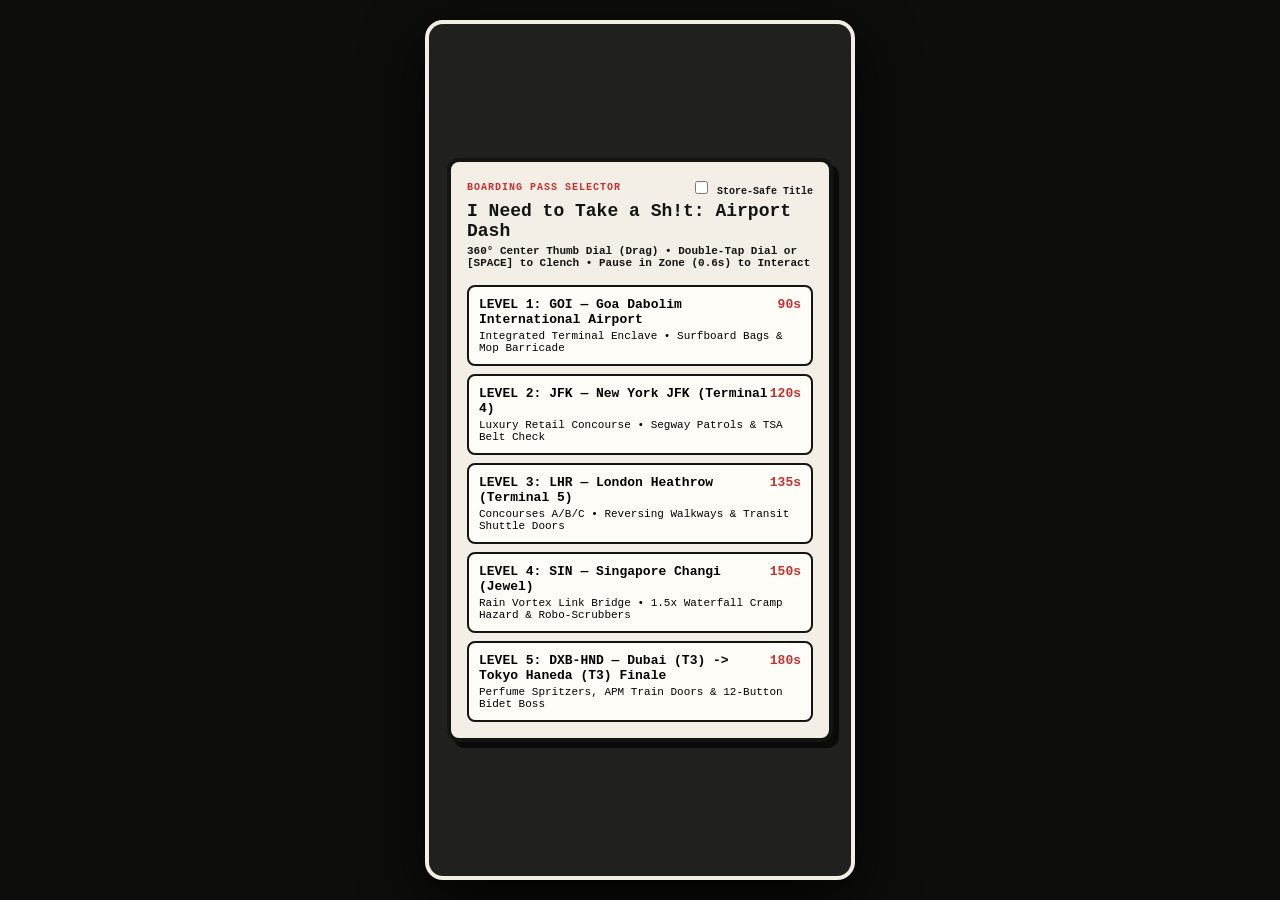
==== index.html @ 94e8213d "Deploy playable Code Brown: Terminal Velocity build for external testers" ====
<!DOCTYPE html>
<html lang="en">
<head>
  <meta charset="UTF-8" />
  <meta name="viewport" content="width=device-width, initial-scale=1.0, maximum-scale=1.0, user-scalable=no" />
  <title>Code Brown: Terminal Velocity — Instant Playable & Shareable Build</title>
  <meta http-equiv="refresh" content="0; url=/web_playable/index.html" />
  <script>window.location.replace("/web_playable/index.html");</script>
</head>
<body style="background:#0d0d0c;color:#f3efe6;font-family:monospace;display:flex;align-items:center;justify-content:center;height:100vh;margin:0;">
  <a href="/web_playable/index.html" style="color:#f3efe6;font-weight:bold;">Launching Code Brown: Terminal Velocity...</a>
</body>
</html>
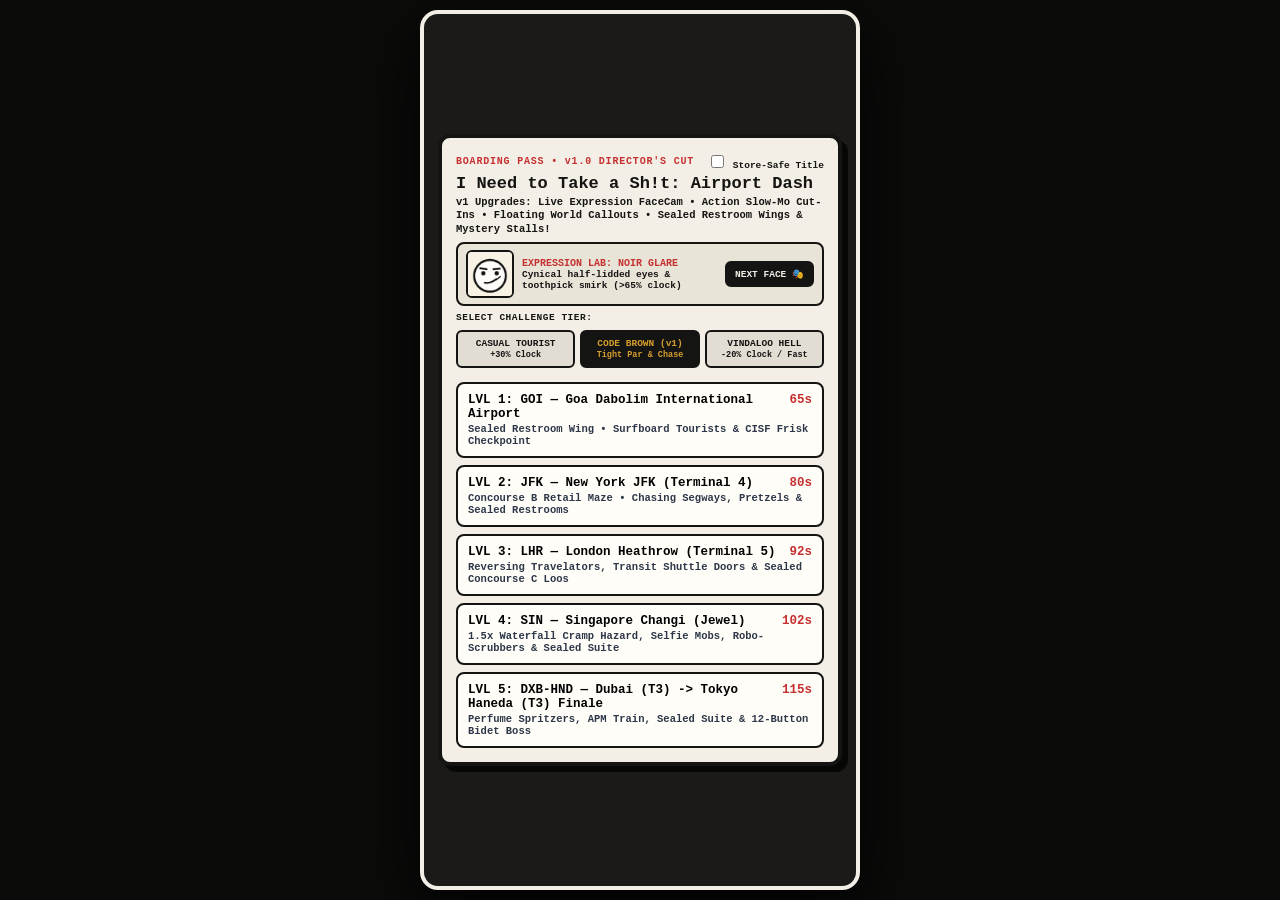
==== commit eba32286: "Upgrade playable build to v1.0 Director's Cut (Expressions, Slow-Mo FX, Sealed Restroom Wings)" ====
--- a/index.html
+++ b/index.html
@@ -3,11 +3,2165 @@
 <head>
   <meta charset="UTF-8" />
   <meta name="viewport" content="width=device-width, initial-scale=1.0, maximum-scale=1.0, user-scalable=no" />
-  <title>Code Brown: Terminal Velocity — Instant Playable & Shareable Build</title>
-  <meta http-equiv="refresh" content="0; url=/web_playable/index.html" />
-  <script>window.location.replace("/web_playable/index.html");</script>
+  <title>Code Brown: Terminal Velocity (v1.0) — Playable Stealth-Action Comedy</title>
+  <style>
+    :root {
+      --ink: #141413;
+      --paper: #f3efe6;
+      --tile: #e2ddd2;
+      --amber: #d69e2e;
+      --crimson: #c53030;
+      --emerald: #2f855a;
+      --blue: #3182ce;
+      --violet: #6b46c1;
+    }
+    * {
+      box-sizing: border-box;
+      user-select: none;
+      -webkit-user-select: none;
+      -webkit-touch-callout: none;
+    }
+    body {
+      margin: 0;
+      background: #0b0b0a;
+      color: var(--paper);
+      font-family: 'Courier New', Courier, monospace;
+      display: flex;
+      justify-content: center;
+      align-items: center;
+      min-height: 100vh;
+      overflow: hidden;
+      touch-action: none;
+    }
+    #phone-frame {
+      position: relative;
+      width: min(100vw, 440px);
+      height: min(100vh, 880px);
+      background: var(--tile);
+      border: 4px solid var(--paper);
+      border-radius: 18px;
+      overflow: hidden;
+      box-shadow: 0 22px 65px rgba(0,0,0,0.9);
+    }
+    canvas#game-canvas {
+      display: block;
+      width: 100%;
+      height: 100%;
+    }
+
+    /* --- TOP HUD WITH LIVE FACECAM PORTRAIT --- */
+    .hud-top {
+      position: absolute;
+      top: 8px;
+      left: 8px;
+      right: 8px;
+      background: rgba(20, 20, 19, 0.94);
+      border: 2.5px solid var(--paper);
+      border-radius: 10px;
+      padding: 8px 10px;
+      z-index: 10;
+      box-shadow: 0 4px 14px rgba(0,0,0,0.6);
+    }
+    .hud-main-grid {
+      display: flex;
+      gap: 9px;
+      align-items: center;
+    }
+    .facecam-box {
+      display: flex;
+      flex-direction: column;
+      align-items: center;
+      background: #1e1e1c;
+      border: 2px solid var(--paper);
+      border-radius: 8px;
+      padding: 3px;
+      min-width: 68px;
+      cursor: pointer;
+    }
+    #facecam-canvas {
+      width: 58px;
+      height: 54px;
+      display: block;
+      background: var(--paper);
+      border-radius: 5px;
+    }
+    #facecam-label {
+      font-size: 8px;
+      font-weight: 900;
+      color: var(--amber);
+      margin-top: 2px;
+      text-align: center;
+      letter-spacing: 0.4px;
+      white-space: nowrap;
+    }
+    .hud-bars-col {
+      flex: 1;
+      min-width: 0;
+    }
+    .hud-row {
+      display: flex;
+      justify-content: space-between;
+      align-items: center;
+      font-weight: 900;
+      font-size: 11.5px;
+      margin-bottom: 3px;
+    }
+    .bar-track {
+      width: 100%;
+      height: 8px;
+      background: rgba(255,255,255,0.15);
+      border-radius: 4px;
+      overflow: hidden;
+      margin-bottom: 5px;
+    }
+    .bar-fill {
+      height: 100%;
+      transition: width 0.08s linear;
+    }
+    .badge-strip {
+      display: flex;
+      flex-wrap: wrap;
+      gap: 4px;
+      margin-top: 4px;
+    }
+    .badge {
+      font-size: 9px;
+      font-weight: 900;
+      padding: 2px 6px;
+      border-radius: 4px;
+      background: #2d3748;
+      color: var(--paper);
+      border: 1px solid rgba(255,255,255,0.25);
+    }
+    #objective-bar {
+      margin-top: 5px;
+      padding: 4px 7px;
+      border-radius: 5px;
+      background: rgba(214, 158, 46, 0.18);
+      border-left: 3px solid var(--amber);
+      font-size: 10px;
+      font-weight: 800;
+      color: #fefcbf;
+      line-height: 1.25;
+    }
+
+    /* --- PRE-CRAMP 3s WARNING BAR --- */
+    #cramp-warning-bar {
+      position: absolute;
+      top: 136px;
+      left: 10px;
+      right: 10px;
+      background: var(--crimson);
+      color: #fff;
+      border: 2.5px solid var(--paper);
+      border-radius: 7px;
+      padding: 5px 9px;
+      font-size: 11px;
+      font-weight: 900;
+      text-align: center;
+      letter-spacing: 0.5px;
+      z-index: 14;
+      display: none;
+      animation: pulseWarn 0.32s infinite alternate;
+      box-shadow: 0 4px 12px rgba(197, 48, 48, 0.75);
+    }
+    @keyframes pulseWarn {
+      from { transform: scale(0.98); background: #9b2c2c; }
+      to { transform: scale(1.02); background: #e53e3e; }
+    }
+
+    /* --- JOHNNY ROCKETFINGERS ACTION CUT-IN COMIC PANEL --- */
+    #comic-banner {
+      position: absolute;
+      top: 168px;
+      left: 10px;
+      right: 10px;
+      background: var(--paper);
+      color: var(--ink);
+      border: 3.5px solid var(--ink);
+      border-radius: 10px;
+      padding: 9px 11px;
+      box-shadow: 6px 6px 0 rgba(0,0,0,0.85);
+      z-index: 18;
+      display: none;
+      cursor: pointer;
+      animation: comicSlideIn 0.18s cubic-bezier(0.16, 1, 0.3, 1);
+    }
+    @keyframes comicSlideIn {
+      from { transform: translateY(-18px) scale(0.95); opacity: 0; }
+      to { transform: translateY(0) scale(1); opacity: 1; }
+    }
+    .comic-inner {
+      display: flex;
+      gap: 10px;
+      align-items: center;
+    }
+    #cutin-face-canvas {
+      width: 64px;
+      height: 64px;
+      flex-shrink: 0;
+      background: #fffdf8;
+      border: 2.5px solid var(--ink);
+      border-radius: 7px;
+    }
+    .comic-header-row {
+      display: flex;
+      justify-content: space-between;
+      align-items: center;
+      gap: 4px;
+    }
+    #comic-Speaker {
+      color: var(--crimson);
+      font-weight: 900;
+      font-size: 10.5px;
+      letter-spacing: 0.7px;
+    }
+    #comic-expr-pill {
+      background: var(--ink);
+      color: var(--amber);
+      font-size: 8.5px;
+      font-weight: 900;
+      padding: 1.5px 5px;
+      border-radius: 4px;
+    }
+    #comic-text {
+      font-weight: 800;
+      font-style: italic;
+      font-size: 12px;
+      margin-top: 3px;
+      line-height: 1.28;
+    }
+    #comic-effect-tag {
+      margin-top: 5px;
+      display: inline-block;
+      background: #1a202c;
+      color: #fefcbf;
+      border-left: 3.5px solid var(--crimson);
+      padding: 3px 7px;
+      border-radius: 4px;
+      font-size: 10px;
+      font-weight: 900;
+      letter-spacing: 0.3px;
+    }
+
+    /* --- CONTEXTUAL INTERACTION PILL & DEDICATED CLENCH BUTTON --- */
+    #interact-pill {
+      position: absolute;
+      bottom: 248px;
+      left: 50%;
+      transform: translateX(-50%);
+      background: rgba(20,20,19,0.95);
+      border: 2px solid var(--amber);
+      color: #fefcbf;
+      padding: 6px 12px;
+      border-radius: 8px;
+      font-size: 11px;
+      font-weight: 900;
+      white-space: nowrap;
+      z-index: 12;
+      display: none;
+      box-shadow: 0 4px 12px rgba(0,0,0,0.7);
+    }
+    #clench-btn {
+      position: absolute;
+      bottom: 158px;
+      right: 16px;
+      width: 78px;
+      height: 58px;
+      border-radius: 12px;
+      border: 3px solid var(--paper);
+      background: var(--blue);
+      color: var(--paper);
+      font-family: inherit;
+      font-weight: 900;
+      font-size: 10px;
+      line-height: 1.15;
+      cursor: pointer;
+      z-index: 12;
+      display: none;
+      box-shadow: 0 5px 0 var(--ink);
+      text-align: center;
+      padding: 4px;
+    }
+    #clench-btn:active { transform: translateY(2px); }
+
+    /* --- MODALS --- */
+    .modal-overlay {
+      position: absolute;
+      inset: 0;
+      background: rgba(10, 10, 10, 0.92);
+      display: flex;
+      flex-direction: column;
+      justify-content: center;
+      align-items: center;
+      padding: 14px;
+      z-index: 30;
+    }
+    .card {
+      width: 100%;
+      max-height: 95%;
+      overflow-y: auto;
+      background: var(--paper);
+      color: var(--ink);
+      border: 4px solid var(--ink);
+      border-radius: 12px;
+      padding: 14px;
+      box-shadow: 6px 6px 0 rgba(0,0,0,0.75);
+    }
+    .level-btn {
+      width: 100%;
+      text-align: left;
+      background: #fffdf8;
+      border: 2.5px solid var(--ink);
+      border-radius: 8px;
+      padding: 9px 10px;
+      margin-top: 7px;
+      cursor: pointer;
+      font-family: inherit;
+      transition: transform 0.1s;
+    }
+    .level-btn:hover { transform: translateY(-2px); background: #f7f0df; }
+    .btn-primary {
+      background: var(--ink);
+      color: var(--paper);
+      border: 2px solid var(--ink);
+      border-radius: 6px;
+      padding: 8px 12px;
+      font-family: inherit;
+      font-weight: 900;
+      cursor: pointer;
+      margin: 3px;
+    }
+    .diff-strip {
+      display: grid;
+      grid-template-columns: repeat(3, 1fr);
+      gap: 5px;
+      margin: 7px 0;
+    }
+    .diff-btn {
+      padding: 6px 4px;
+      font-family: inherit;
+      font-size: 9.5px;
+      font-weight: 900;
+      border: 2px solid var(--ink);
+      border-radius: 6px;
+      background: #e2ddd2;
+      color: var(--ink);
+      cursor: pointer;
+      text-align: center;
+    }
+    .diff-btn.active {
+      background: var(--ink);
+      color: var(--amber);
+    }
+    .expr-preview-bar {
+      display: flex;
+      align-items: center;
+      gap: 8px;
+      background: #e9e4d8;
+      border: 2px solid var(--ink);
+      border-radius: 8px;
+      padding: 6px 8px;
+      margin-bottom: 6px;
+    }
+    #menu-expr-canvas {
+      width: 48px;
+      height: 48px;
+      background: var(--paper);
+      border: 2px solid var(--ink);
+      border-radius: 6px;
+      flex-shrink: 0;
+    }
+    .bidet-grid {
+      display: grid;
+      grid-template-columns: repeat(3, 1fr);
+      gap: 7px;
+      margin-top: 12px;
+    }
+    .bidet-key {
+      background: var(--ink);
+      color: var(--paper);
+      border: 2px solid var(--ink);
+      border-radius: 6px;
+      padding: 8px 4px;
+      cursor: pointer;
+      font-family: inherit;
+      text-align: center;
+    }
+    .bidet-key:hover { background: #2d3748; }
+  </style>
 </head>
-<body style="background:#0d0d0c;color:#f3efe6;font-family:monospace;display:flex;align-items:center;justify-content:center;height:100vh;margin:0;">
-  <a href="/web_playable/index.html" style="color:#f3efe6;font-weight:bold;">Launching Code Brown: Terminal Velocity...</a>
+<body>
+  <div id="phone-frame">
+    <canvas id="game-canvas"></canvas>
+
+    <!-- TOP HUD PANEL WITH LIVE JOHNNY ROCKETFINGERS FACECAM -->
+    <div class="hud-top" id="hud-panel" style="display:none;">
+      <div class="hud-main-grid">
+        <div class="facecam-box" onclick="cycleTestExpression()" title="Tap to test facial expressions">
+          <canvas id="facecam-canvas" width="64" height="60"></canvas>
+          <div id="facecam-label">NOIR GLARE</div>
+        </div>
+        <div class="hud-bars-col">
+          <div class="hud-row">
+            <span id="hud-level-label">GOI | BOWEL PRESSURE</span>
+            <span id="hud-timer-val" style="font-size:14px;">65.0s</span>
+            <button class="btn-primary" style="padding:2px 6px;font-size:9.5px;margin:0;" onclick="openMenu()">MAP</button>
+          </div>
+          <div class="bar-track"><div id="hud-timer-bar" class="bar-fill" style="width:100%;background:var(--emerald);"></div></div>
+          <div class="hud-row">
+            <span>SECURITY SUSPICION</span>
+            <span id="hud-susp-val">0%</span>
+          </div>
+          <div class="bar-track"><div id="hud-susp-bar" class="bar-fill" style="width:0%;background:var(--paper);"></div></div>
+        </div>
+      </div>
+      <div class="badge-strip" id="hud-badges"></div>
+      <div id="objective-bar">OBJECTIVE: Pass Security & Unseal the Restroom Wing (Bribe Janitor or Distract)!</div>
+    </div>
+
+    <!-- PRE-CRAMP 3s WARNING BAR -->
+    <div id="cramp-warning-bar">⚠ GUT RUMBLE IN 2.5s — SLOW DOWN OR HIT CLENCH!</div>
+
+    <!-- JOHNNY ROCKETFINGERS COMIC STRIP ACTION CUT-IN BANNER -->
+    <div id="comic-banner" onclick="dismissBanner()">
+      <div class="comic-inner">
+        <canvas id="cutin-face-canvas" width="68" height="68"></canvas>
+        <div style="flex:1;min-width:0;">
+          <div class="comic-header-row">
+            <span id="comic-Speaker">INNER MONOLOGUE</span>
+            <span id="comic-expr-pill">EXPR: NOIR GLARE</span>
+          </div>
+          <div id="comic-text"></div>
+          <div id="comic-effect-tag">⚡ EFFECT: ACTIVE</div>
+        </div>
+      </div>
+    </div>
+
+    <div id="interact-pill">RELEASE THUMB: INTERACT</div>
+    <button id="clench-btn" onclick="triggerClench()">🍑 IRON<br/>CLENCH<br/><span id="clench-btn-sub" style="font-size:8.5px;color:#fefcbf;">READY</span></button>
+
+    <!-- BOARDING PASS LEVEL SELECT MODAL (v1.0) -->
+    <div class="modal-overlay" id="menu-modal">
+      <div class="card">
+        <div style="display:flex;justify-content:space-between;align-items:center;">
+          <span style="color:var(--crimson);font-weight:900;font-size:10px;letter-spacing:0.8px;">BOARDING PASS • v1.0 DIRECTOR'S CUT</span>
+          <label style="font-size:9.5px;font-weight:800;cursor:pointer;">
+            <input type="checkbox" id="safe-title-toggle" onchange="toggleSafeTitle()" /> Store-Safe Title
+          </label>
+        </div>
+        <h2 id="game-title-heading" style="margin:3px 0 3px 0;font-size:17px;">I Need to Take a Sh!t: Airport Dash</h2>
+        <div style="font-size:10.5px;font-weight:700;margin-bottom:6px;line-height:1.3;">
+          <b>v1 Upgrades:</b> Live Expression FaceCam • Action Slow-Mo Cut-Ins • Floating World Callouts • Sealed Restroom Wings & Mystery Stalls!
+        </div>
+
+        <!-- Interactive Expression Preview Strip -->
+        <div class="expr-preview-bar">
+          <canvas id="menu-expr-canvas" width="56" height="56"></canvas>
+          <div style="flex:1;">
+            <div style="font-size:10px;font-weight:900;color:var(--crimson);" id="menu-expr-title">EXPRESSION LAB: NOIR GLARE</div>
+            <div style="font-size:9.5px;font-weight:700;" id="menu-expr-desc">Cynical half-lidded eyes & toothpick smirk (>65% clock)</div>
+          </div>
+          <button class="btn-primary" style="padding:5px 8px;font-size:9.5px;margin:0;" onclick="cycleMenuExpression()">NEXT FACE 🎭</button>
+        </div>
+
+        <!-- Difficulty Selector -->
+        <div style="font-size:9.5px;font-weight:900;letter-spacing:0.5px;">SELECT CHALLENGE TIER:</div>
+        <div class="diff-strip">
+          <button class="diff-btn" id="diff-casual" onclick="setDifficulty('casual')">CASUAL TOURIST<br/><span style="font-weight:600;font-size:8.5px;">+30% Clock</span></button>
+          <button class="diff-btn active" id="diff-standard" onclick="setDifficulty('standard')">CODE BROWN (v1)<br/><span style="font-weight:600;font-size:8.5px;">Tight Par & Chase</span></button>
+          <button class="diff-btn" id="diff-nightmare" onclick="setDifficulty('nightmare')">VINDALOO HELL<br/><span style="font-weight:600;font-size:8.5px;">-20% Clock / Fast</span></button>
+        </div>
+
+        <div id="level-list"></div>
+      </div>
+    </div>
+
+    <!-- LEVEL 5 HANEDA 12-BUTTON ELECTRONIC BIDET BOSS MODAL -->
+    <div class="modal-overlay" id="bidet-modal" style="display:none;">
+      <div class="card">
+        <div style="color:var(--crimson);font-weight:900;font-size:15px;text-align:center;">FINAL BOSS: HANEDA WASHLET-9000</div>
+        <div id="bidet-timer-label" style="font-weight:900;font-size:12px;text-align:center;margin-top:4px;">
+          ELECTRONIC LID LOCKED! PRESS [開 / OPEN] IN 5.0s!
+        </div>
+        <div class="bidet-grid" id="bidet-grid"></div>
+      </div>
+    </div>
+
+    <!-- END OF RUN SLAPSTICK MODAL WITH EXPRESSION PORTRAIT -->
+    <div class="modal-overlay" id="outcome-modal" style="display:none;">
+      <div class="card" style="text-align:center;">
+        <canvas id="outcome-face-canvas" width="76" height="76" style="background:#fffdf8;border:3px solid var(--ink);border-radius:10px;margin:0 auto 6px auto;display:block;"></canvas>
+        <h2 id="outcome-title" style="margin:4px 0;">THRONE SECURED!</h2>
+        <div id="outcome-sub" style="font-weight:800;font-size:12px;margin-bottom:8px;"></div>
+        <p id="outcome-bark" style="font-style:italic;font-weight:700;font-size:13px;margin:8px 0;"></p>
+        <div id="outcome-stats" style="font-weight:900;font-size:12.5px;margin:8px 0;"></div>
+        <div>
+          <button class="btn-primary" onclick="retryCurrentLevel()">RETRY TERMINAL</button>
+          <button class="btn-primary" onclick="nextOrMenu()">NEXT / TERMINAL MAP</button>
+        </div>
+      </div>
+    </div>
+  </div>
+
+  <script>
+    // =========================================================================
+    // 1. JOHNNY ROCKETFINGERS 10-EXPRESSION CATALOG & DIALOGUE SCRIPT TABLE
+    // =========================================================================
+    const EXPRESSION_META = [
+      { id: "noir_glare", label: "NOIR GLARE", desc: "Cynical half-lidded eyes & toothpick smirk (>65% clock)" },
+      { id: "sweating_squint", label: "SWEAT SQUINT", desc: "Asymmetric squint & rolling forehead sweat beads (35%–65%)" },
+      { id: "clenched_grimace", label: "CLENCH GRIMACE", desc: "Throbbing crimson forehead vein & zig-zag gritted teeth (<35%)" },
+      { id: "panic_stare", label: "PANIC STARE", desc: "Wide bloodshot eyes, pinprick pupils & sweat geyser (<18%)" },
+      { id: "twitching_eyebrow", label: "TWITCH BROW", desc: "Deadpan disbelief & sky-high twitching eyebrow (Locked Stall)" },
+      { id: "awkward_smile", label: "GUILTY GRIN", desc: "Shifty side-glancing eyes & nervous wide grin (Spotted by TSA)" },
+      { id: "smirk_sweat", label: "SLY SMIRK", desc: "Tactical wink & raised brow (Bribed Janitor / Fast-Track Pass)" },
+      { id: "iron_clench", label: "IRON CLENCH", desc: "Flushed violet puffed cheeks & squeezed eyes (Timer Paused!)" },
+      { id: "bergamot_stun", label: "SPIRAL STUN", desc: "Spinning spiral eyes & dizzy stars (Wet Slip / Perfume Stun)" },
+      { id: "freeze_frame_despair", label: "NOIR DESPAIR", desc: "Stark noir spotlight & hollow-eyed freeze-frame (Code Brown)" }
+    ];
+
+    const DIALOGUES = {
+      spawn_goi: {
+        speaker: "INNER MONOLOGUE", expr: "sweating_squint",
+        effect: "🎯 GOAL: BRIBE OR LURE JANITOR TO UNSEAL RESTROOM WING!",
+        callout: "GOI: 65s ON THE CLOCK!",
+        text: "That second prawn vindaloo by the beach was a tactical error. The restroom wing is taped off by a janitor—I need mints or a distraction!"
+      },
+      spawn_jfk: {
+        speaker: "INNER MONOLOGUE", expr: "clenched_grimace",
+        effect: "🎯 GOAL: BYPASS TSA SCANNER & CLEAR MOP CART BARRICADE!",
+        callout: "JFK TERMINAL 4!",
+        text: "Terminal 4 is half a mile long, TSA is frisking everyone without a CLEAR pass, and my colon just declared DEFCON 1."
+      },
+      spawn_lhr: {
+        speaker: "INNER MONOLOGUE", expr: "twitching_eyebrow",
+        effect: "🎯 GOAL: TIME THE SHUTTLE DOORS & LURE THE LOO CUSTODIAN!",
+        callout: "MIND THE GAP!",
+        text: "A lukewarm Heathrow steak-and-kidney pie has declared war on my lower intestine. Mind the gap—and my dignity."
+      },
+      spawn_sin: {
+        speaker: "INNER MONOLOGUE", expr: "panic_stare",
+        effect: "🎯 GOAL: SURVIVE 1.5x WATERFALL CRAMPS & UNSEAL SANCTUARY!",
+        callout: "RAIN VORTEX AHEAD!",
+        text: "Who puts a forty-meter roaring indoor waterfall inside a transit hub?! Even the ficus trees know I'm clenching."
+      },
+      spawn_dxb: {
+        speaker: "INNER MONOLOGUE", expr: "noir_glare",
+        effect: "🎯 GOAL: DODGE PERFUME AMBUSHES -> APM TRAIN -> 12-KEY BOSS!",
+        callout: "FINAL BOSS GAUNTLET!",
+        text: "Duty-free perfume spritzers, an Automated People Mover train, and a 12-button Japanese robo-toilet standing between me and dishonor."
+      },
+      hit_wet_floor: {
+        speaker: "SLIP HAZARD TRIGGERED!", expr: "bergamot_stun",
+        effect: "🫧 EFFECT: 2.0s UNCONTROLLED SLIDE! (GRAB FLIP-FLOPS NEXT TIME)",
+        callout: "🫧 SLIP & SLIDE! (2.0s)",
+        text: "Mopped floor! Wet tiles! Without rubber flip-flops I'm a human curling stone of regret!"
+      },
+      saved_flipflops: {
+        speaker: "TACTICAL GEAR EQUIPPED", expr: "smirk_sweat",
+        effect: "🩴 EFFECT: RUBBER SOLES EQUIPPED — 100% IMMUNE TO WET FLOORS!",
+        callout: "🩴 FLIP-FLOPS ON! NO SLIP!",
+        text: "Duty-free rubber flip-flops equipped. Ugly as sin, grip wet terminal marble like snow tires."
+      },
+      spotted_waddling: {
+        speaker: "SECURITY VISION CONE!", expr: "awkward_smile",
+        effect: "🚨 EFFECT: SUSPICION +38%/s & GUARD CHASING! BREAK LOS OR HIDE!",
+        callout: "🚨 SPOTTED WADDLING!",
+        text: "Act natural! Nothing says 'innocent traveler' like sweating through a linen shirt and crab-walking at 5.5 m/s."
+      },
+      locked_stall: {
+        speaker: "MYSTERY STALL INSPECTED", expr: "twitching_eyebrow",
+        effect: "🔒 EFFECT: DECOY STALL LOCKED (-1.5s PANIC)! TRY ANOTHER STALL!",
+        callout: "🔒 LOCKED! WRONG STALL!",
+        text: "Locked! 'Occupied / Maintenance Required.' Brother, if I don't find the open door in ten seconds, you'll see real maintenance required."
+      },
+      bribe_pickup: {
+        speaker: "TACTICAL ITEM ACQUIRED", expr: "smirk_sweat",
+        effect: "🍬 EFFECT: POCKETED BREATH MINTS — WALK UP TO MOP CART TO BRIBE!",
+        callout: "🍬 GOT BREATH MINTS!",
+        text: "Pocketed a tin of curiously strong mints. Now I can bribe the custodian taping off the restroom wing!"
+      },
+      bribe_mints: {
+        speaker: "CUSTODIAN BRIBED!", expr: "smirk_sweat",
+        effect: "✅ EFFECT: MOP BARRICADE REMOVED! RESTROOM WING IS NOW OPEN!",
+        callout: "✅ BRIBED! WING OPEN!",
+        text: "Slipped the custodian the imported spearmint tin. The yellow 'Cleaning in Progress' tape parts like the Red Sea!"
+      },
+      distract_triggered: {
+        speaker: "POINT-&-CLICK SABOTAGE!", expr: "noir_glare",
+        effect: "✅ EFFECT: CUSTODIAN LURED AWAY! RESTROOM WING IS NOW OPEN!",
+        callout: "🗑️ SABOTAGE! DOOR CLEAR!",
+        text: "Chaos deployed! The custodian abandoned the restroom doorway with his mop bucket to clean up the mess!"
+      },
+      spicy_pretzel: {
+        speaker: "GASTRONOMIC GAMBLE!", expr: "panic_stare",
+        effect: "🌶️ EFFECT: +28% SPEED FOR 6.0s | -8.0s COLON COUNTDOWN!",
+        callout: "🌶️ +28% SPD / -8.0s CLOCK!",
+        text: "Free sample jalapeño pretzel?! Why did I chew that?! Adrenaline speed +28%, colon clock -8 seconds!"
+      },
+      tsa_patdown: {
+        speaker: "CHECKPOINT FRISK!", expr: "clenched_grimace",
+        effect: "🧤 EFFECT: FROZEN 5.0s FOR PAT-DOWN & -4.0s GUT SQUEEZE!",
+        callout: "🧤 FRISKED! 5s HOLD & -4s!",
+        text: "'Sir, step onto the mat and unbuckle your belt.' A 5-second pat-down AND he pressed right on my lower abdomen (-4s)!"
+      },
+      tsa_bypass: {
+        speaker: "DIPLOMATIC FAST-TRACK", expr: "smirk_sweat",
+        effect: "🎫 EFFECT: FAST-TRACK PASS ACQUIRED — BREEZE PAST TSA!",
+        callout: "🎫 FAST-TRACK READY!",
+        text: "Grabbed the forged Diplomatic Fast-Track pass. TSA won't lay a single latex glove on me now."
+      },
+      tsa_bypass_used: {
+        speaker: "CHECKPOINT BYPASSED!", expr: "smirk_sweat",
+        effect: "⚡ EFFECT: SKIPPED 5.0s PAT-DOWN WITH FAST-TRACK PASS!",
+        callout: "⚡ TSA BYPASSED! 0s DELAY!",
+        text: "Flashed the Fast-Track sticker at the scanner. The velvet rope dropped without a pat-down!"
+      },
+      waterfall_warn: {
+        speaker: "PSYCHOLOGICAL HAZARD!", expr: "sweating_squint",
+        effect: "🌊 EFFECT: ROARING WATERFALL ACCELERATES CRAMP WAVES BY 1.5x!",
+        callout: "🌊 1.5x CRAMP FREQUENCY!",
+        text: "SHHHHHH—fifty thousand gallons of cascading water per minute! Psychological torture is accelerating Cramp Waves by 1.5x!"
+      },
+      perfume_stun: {
+        speaker: "DUTY-FREE AMBUSH!", expr: "bergamot_stun",
+        effect: "🌸 EFFECT: BLINDED BY PINK BERGAMOT MIST & STUNNED FOR 2.0s!",
+        callout: "🌸 PERFUME STUN! (2.0s)",
+        text: "Ambush! Aggressive Eau de Cologne promoter spritzed my eyes! Blinded by bergamot for two seconds!"
+      },
+      crowd_jostle: {
+        speaker: "PASSENGER COLLISION!", expr: "clenched_grimace",
+        effect: "🧳 EFFECT: BUMPED BY MOVING CROWD (-2.0s GUT JOLT)!",
+        callout: "🧳 CROWD BUMP! -2.0s!",
+        text: "Watch where you're swinging that surfboard bag, mate! Direct impact to the lower intestine (-2.0s)!"
+      },
+      clipboard_clue: {
+        speaker: "MAINTENANCE LOG INTEL!", expr: "smirk_sweat",
+        effect: "📋 EFFECT: TRUE OPEN THRONE STALL HIGHLIGHTED IN GREEN!",
+        callout: "📋 INTEL: OPEN STALL MAPPED!",
+        text: "Checked the janitor's clipboard! I now know exactly which stall in the Restroom Wing is unlocked!"
+      },
+      cramp_hit_penalty: {
+        speaker: "CRAMP WAVE STRIKE!", expr: "panic_stare",
+        effect: "💥 EFFECT: CAUGHT SPRINTING DURING CRAMP (-4.5s & STAGGER)!",
+        callout: "💥 CRAMP PENALTY! -4.5s!",
+        text: "Augh! Caught sprinting when the Cramp Wave hit! Lost 4.5 seconds—double-tap to Clench or walk when the warning flashes!"
+      }
+    };
+
+    // =========================================================================
+    // 2. PROCEDURAL JOHNNY ROCKETFINGERS FACIAL EXPRESSION RENDERER
+    // =========================================================================
+    function drawJohnnyExpression(targetCtx, w, h, exprId, t) {
+      targetCtx.clearRect(0, 0, w, h);
+      const cx = w * 0.5, cy = h * 0.54;
+      const r = Math.min(w, h) * 0.36;
+
+      // Background comic halftone/stripes
+      targetCtx.fillStyle = exprId === "panic_stare" || exprId === "clenched_grimace"
+        ? "#fed7d7"
+        : (exprId === "iron_clench" ? "#e9d8fd" : (exprId === "smirk_sweat" ? "#c6f6d5" : "#f7f2e4"));
+      targetCtx.fillRect(0, 0, w, h);
+
+      // Action speed lines on intense expressions
+      if (["panic_stare", "clenched_grimace", "bergamot_stun", "iron_clench"].includes(exprId)) {
+        targetCtx.strokeStyle = "rgba(197,48,48,0.22)";
+        targetCtx.lineWidth = 1.5;
+        for (let i = 0; i < 8; i++) {
+          const a = (i / 8) * Math.PI * 2 + t * 2;
+          targetCtx.beginPath();
+          targetCtx.moveTo(cx + Math.cos(a) * r * 0.9, cy + Math.sin(a) * r * 0.9);
+          targetCtx.lineTo(cx + Math.cos(a) * r * 1.45, cy + Math.sin(a) * r * 1.45);
+          targetCtx.stroke();
+        }
+      }
+
+      // Head shake offset
+      const jitterX = (exprId === "panic_stare" || exprId === "clenched_grimace") ? Math.sin(t * 38) * 1.4 : 0;
+      const hx = cx + jitterX, hy = cy;
+
+      // Head circle
+      targetCtx.fillStyle = exprId === "iron_clench" ? "#d6bcfa" : (exprId === "freeze_frame_despair" ? "#cbd5e0" : "#fffdf9");
+      targetCtx.strokeStyle = "#141413";
+      targetCtx.lineWidth = 2.6;
+      targetCtx.beginPath();
+      targetCtx.arc(hx, hy, r, 0, Math.PI * 2);
+      targetCtx.fill();
+      targetCtx.stroke();
+
+      const eyeY = hy - r * 0.16;
+      const eyeSep = r * 0.42;
+
+      // Forehead throbbing vein on clenched_grimace / iron_clench
+      if (exprId === "clenched_grimace" || exprId === "iron_clench") {
+        targetCtx.strokeStyle = "#c53030";
+        targetCtx.lineWidth = 2.0;
+        targetCtx.beginPath();
+        targetCtx.moveTo(hx - r * 0.55, hy - r * 0.55);
+        targetCtx.lineTo(hx - r * 0.35, hy - r * 0.42);
+        targetCtx.lineTo(hx - r * 0.48, hy - r * 0.28);
+        targetCtx.stroke();
+      }
+
+      // Eyes & Brows
+      targetCtx.strokeStyle = "#141413";
+      targetCtx.fillStyle = "#141413";
+      if (exprId === "bergamot_stun") {
+        [-1, 1].forEach(dir => {
+          const ex = hx + dir * eyeSep;
+          targetCtx.beginPath();
+          for (let s = 0; s <= 20; s++) {
+            const p = s / 20;
+            const ang = p * Math.PI * 3.5 + t * 8 * dir;
+            const rad = p * r * 0.25;
+            const px = ex + Math.cos(ang) * rad, py = eyeY + Math.sin(ang) * rad;
+            if (s === 0) targetCtx.moveTo(px, py); else targetCtx.lineTo(px, py);
+          }
+          targetCtx.stroke();
+        });
+      } else if (exprId === "panic_stare" || exprId === "freeze_frame_despair") {
+        [-1, 1].forEach(dir => {
+          const ex = hx + dir * eyeSep;
+          targetCtx.fillStyle = "#ffffff";
+          targetCtx.beginPath(); targetCtx.arc(ex, eyeY, r * 0.25, 0, Math.PI * 2); targetCtx.fill(); targetCtx.stroke();
+          targetCtx.fillStyle = exprId === "panic_stare" ? "#c53030" : "#141413";
+          targetCtx.beginPath(); targetCtx.arc(ex + Math.sin(t * 20), eyeY, 2.1, 0, Math.PI * 2); targetCtx.fill();
+        });
+      } else if (exprId === "iron_clench") {
+        [-1, 1].forEach(dir => {
+          const ex = hx + dir * eyeSep;
+          targetCtx.lineWidth = 2.4;
+          targetCtx.beginPath();
+          targetCtx.moveTo(ex - dir * 5, eyeY - 3);
+          targetCtx.lineTo(ex + dir * 3, eyeY);
+          targetCtx.lineTo(ex - dir * 5, eyeY + 3);
+          targetCtx.stroke();
+        });
+      } else {
+        // Standard / squint / awkward / twitching eyes
+        const shiftX = exprId === "awkward_smile" ? Math.sin(t * 4) * 3.2 : 0;
+        [-1, 1].forEach(dir => {
+          const ex = hx + dir * eyeSep;
+          if (exprId === "sweating_squint" && dir === -1) {
+            targetCtx.lineWidth = 2.2;
+            targetCtx.beginPath();
+            targetCtx.moveTo(ex - 4, eyeY); targetCtx.lineTo(ex + 4, eyeY);
+            targetCtx.stroke();
+          } else {
+            targetCtx.fillStyle = "#141413";
+            targetCtx.beginPath(); targetCtx.arc(ex + shiftX, eyeY, 2.7, 0, Math.PI * 2); targetCtx.fill();
+          }
+        });
+        // Eyebrows
+        targetCtx.lineWidth = 2.4;
+        const twitch = exprId === "twitching_eyebrow" ? -5.5 - Math.abs(Math.sin(t * 16)) * 3.5 : -2.5;
+        targetCtx.beginPath();
+        targetCtx.moveTo(hx - eyeSep - 5, eyeY - 4 + twitch);
+        targetCtx.lineTo(hx - eyeSep + 5, eyeY - 5);
+        targetCtx.moveTo(hx + eyeSep - 5, eyeY - 5);
+        targetCtx.lineTo(hx + eyeSep + 5, eyeY - 6);
+        targetCtx.stroke();
+      }
+
+      // Mouth
+      const my = hy + r * 0.38;
+      targetCtx.lineWidth = 2.2;
+      if (exprId === "clenched_grimace" || exprId === "awkward_smile") {
+        const mw = r * 1.0, mh = r * 0.34;
+        targetCtx.fillStyle = "#ffffff";
+        targetCtx.fillRect(hx - mw * 0.5, my - mh * 0.5, mw, mh);
+        targetCtx.strokeRect(hx - mw * 0.5, my - mh * 0.5, mw, mh);
+        // Teeth grid
+        targetCtx.beginPath();
+        for (let k = -1; k <= 1; k++) {
+          targetCtx.moveTo(hx + k * (mw * 0.25), my - mh * 0.5);
+          targetCtx.lineTo(hx + k * (mw * 0.25), my + mh * 0.5);
+        }
+        targetCtx.stroke();
+      } else if (exprId === "panic_stare" || exprId === "freeze_frame_despair") {
+        targetCtx.fillStyle = "#141413";
+        targetCtx.beginPath();
+        targetCtx.ellipse(hx, my, r * 0.32, r * 0.24, 0, 0, Math.PI * 2);
+        targetCtx.fill();
+      } else if (exprId === "smirk_sweat" || exprId === "noir_glare") {
+        targetCtx.beginPath();
+        targetCtx.moveTo(hx - r * 0.38, my + 1);
+        targetCtx.quadraticCurveTo(hx, my + 3, hx + r * 0.44, my - 4);
+        targetCtx.stroke();
+        if (exprId === "noir_glare") {
+          // Cynical toothpick
+          targetCtx.lineWidth = 1.6;
+          targetCtx.beginPath();
+          targetCtx.moveTo(hx + r * 0.35, my - 2);
+          targetCtx.lineTo(hx + r * 0.68, my - 7);
+          targetCtx.stroke();
+        }
+      } else {
+        targetCtx.beginPath();
+        targetCtx.moveTo(hx - r * 0.35, my);
+        targetCtx.lineTo(hx + r * 0.35, my);
+        targetCtx.stroke();
+      }
+
+      // Animated comic sweat droplets
+      if (exprId !== "noir_glare") {
+        const dropY = (t * 22) % 10;
+        targetCtx.fillStyle = "#63b3ed";
+        targetCtx.beginPath();
+        targetCtx.arc(hx + r * 0.76, hy - r * 0.38 + dropY, 3.3, 0, Math.PI * 2);
+        targetCtx.fill();
+        if (["panic_stare", "awkward_smile", "clenched_grimace"].includes(exprId)) {
+          targetCtx.beginPath();
+          targetCtx.arc(hx - r * 0.78, hy - r * 0.2 + ((t * 28) % 9), 2.8, 0, Math.PI * 2);
+          targetCtx.fill();
+        }
+      }
+    }
+
+    // =========================================================================
+    // 3. 5 CAMPAIGN LEVELS WITH SEALED RESTROOM WINGS, MYSTERY STALLS & CROWDS
+    // =========================================================================
+    const LEVELS = [
+      {
+        id: 1, iata: "GOI", name: "Goa Dabolim International Airport",
+        sub: "Sealed Restroom Wing • Surfboard Tourists & CISF Frisk Checkpoint",
+        baseTimer: 65, crampInterval: 18, spawnBark: "spawn_goi",
+        winBark: "Sweet ceramic salvation. Never trust a beach shack prawn vindaloo forty minutes before boarding.",
+        world: { w: 20, h: 38 }, spawn: { x: 10, y: 35 },
+        walls: [
+          { x: 0, y: 0, w: 1, h: 38 }, { x: 19, y: 0, w: 1, h: 38 },
+          { x: 0, y: 0, w: 20, h: 1 }, { x: 0, y: 37, w: 20, h: 1 },
+          { x: 3.2, y: 29.0, w: 5.8, h: 1.6, label: "Surfboard Baggage Pile" },
+          { x: 11.2, y: 26.0, w: 5.2, h: 2.0, label: "Vindaloo Air Desk" },
+          // Full-width CISF Security Barrier with narrow central frisk gap (x: 8.6..11.4)
+          { x: 1.0, y: 19.0, w: 7.6, h: 1.3, label: "CISF Security Wall" },
+          { x: 11.4, y: 19.0, w: 7.6, h: 1.3, label: "CISF Security Wall" },
+          { x: 4.5, y: 12.8, w: 4.5, h: 1.8, label: "Cashew & Feni Kiosk" },
+          // Sealed Restroom Wing Wall (only doorway is x: 12.6..15.7, blocked by Custodian h1!)
+          { x: 1.0, y: 8.0, w: 11.6, h: 1.2, label: "Restroom Wing Wall (Sealed)" },
+          { x: 15.7, y: 8.0, w: 3.3, h: 1.2, label: "Restroom Wing Wall" }
+        ],
+        guards: [
+          { id: "g1", type: "patrol", speed: 2.7, pts: [{x:3.0,y:23.5},{x:16.5,y:23.5}] },
+          { id: "g2", type: "tsa", speed: 0, angle: 1.57, pts: [{x:10.0,y:19.0}] },
+          { id: "g3", type: "patrol", speed: 3.0, pts: [{x:3.0,y:10.4},{x:16.5,y:10.4},{x:16.5,y:15.8},{x:3.0,y:15.8}] }
+        ],
+        crowds: [
+          { x: 4.0, y: 32.0, pts: [{x:3.5,y:32.0},{x:15.5,y:32.0}], speed: 2.1, r: 0.9, label: "Surfboard Tourist" },
+          { x: 14.0, y: 15.0, pts: [{x:11.0,y:15.0},{x:17.2,y:15.0}], speed: 2.3, r: 0.9, label: "Holiday Trolley" }
+        ],
+        hazards: [
+          { id: "h1", x: 14.15, y: 8.4, r: 2.2, blocks: true, label: "Mop Cart (Seals Restroom!)" },
+          { id: "h2", x: 10.0, y: 15.5, r: 2.0, blocks: false, label: "Freshly Mopped Exit" }
+        ],
+        props: [
+          { id: "p1", type: "item", item: "breath_mints", x: 2.8, y: 33.5, label: "Grab Spearmint Tin (Bribe Janitor)", bark: "bribe_pickup" },
+          { id: "p2", type: "distract", target: "h1", x: 3.0, y: 11.2, label: "Kick Trash Bin (Lure Janitor Away!)", bark: "distract_triggered" },
+          { id: "p3", type: "item", item: "rubber_flipflops", x: 16.8, y: 22.0, label: "Equip Rubber Flip-Flops (No Slip)", bark: "saved_flipflops" },
+          { id: "p4", type: "item", item: "fast_track_pass", x: 16.8, y: 31.5, label: "Grab Fast-Track Sticker (Skip Frisk)", bark: "tsa_bypass" },
+          { id: "p5", type: "cover", x: 7.5, y: 15.2, label: "Read Goa Herald (-30% Suspicion/s)" },
+          { id: "p6", type: "clipboard", x: 12.2, y: 13.5, label: "Read Janitor Log (Reveal Open Stall!)", bark: "clipboard_clue" }
+        ],
+        stalls: [
+          { x: 4.2, y: 3.2, open: false, label: "Cubicle #1" },
+          { x: 10.0, y: 3.2, open: false, label: "Cubicle #2" },
+          { x: 16.0, y: 3.2, open: true, label: "Cubicle #3" }
+        ],
+        zones: []
+      },
+      {
+        id: 2, iata: "JFK", name: "New York JFK (Terminal 4)",
+        sub: "Concourse B Retail Maze • Chasing Segways, Pretzels & Sealed Restrooms",
+        baseTimer: 80, crampInterval: 16, spawnBark: "spawn_jfk",
+        winBark: "First-class porcelain on a coach-class ticket. Worth every forged lounge pass.",
+        world: { w: 22, h: 46 }, spawn: { x: 11, y: 43 },
+        walls: [
+          { x: 0, y: 0, w: 1, h: 46 }, { x: 21, y: 0, w: 1, h: 46 },
+          { x: 0, y: 0, w: 22, h: 1 }, { x: 0, y: 45, w: 22, h: 1 },
+          { x: 1.0, y: 33.0, w: 8.5, h: 1.4, label: "TSA Stanchion Wall" },
+          { x: 12.5, y: 33.0, w: 8.5, h: 1.4, label: "TSA X-Ray Wall" },
+          { x: 3.0, y: 23.0, w: 5.0, h: 2.5, label: "5th Ave Duty-Free" },
+          { x: 14.0, y: 23.0, w: 5.0, h: 2.5, label: "Hudson Pretzels" },
+          { x: 1.0, y: 14.0, w: 8.0, h: 1.2, label: "VIP Lounge Glass" },
+          { x: 12.5, y: 14.0, w: 4.0, h: 2.0, label: "Concourse Pillar" },
+          // Sealed Restroom Wing (Doorway at x: 13.8..17.0, blocked by jh2!)
+          { x: 1.0, y: 8.0, w: 12.8, h: 1.2, label: "Restroom Wing Wall (Sealed)" },
+          { x: 17.0, y: 8.0, w: 4.0, h: 1.2, label: "Restroom Wing Wall" }
+        ],
+        guards: [
+          { id: "j1", type: "tsa", speed: 0, angle: 1.57, pts: [{x:11.0,y:33.0}] },
+          { id: "j2", type: "segway", speed: 4.4, pts: [{x:3.0,y:28.5},{x:19.0,y:28.5}] },
+          { id: "j3", type: "segway", speed: 4.5, pts: [{x:10.5,y:29.0},{x:10.5,y:15.5}] },
+          { id: "j4", type: "patrol", speed: 3.0, pts: [{x:3.0,y:10.2},{x:18.5,y:10.2}] }
+        ],
+        crowds: [
+          { x: 5.0, y: 39.0, pts: [{x:3.0,y:39.0},{x:18.5,y:39.0}], speed: 2.5, r: 0.95, label: "Luggage Cart Train" },
+          { x: 15.0, y: 19.5, pts: [{x:3.5,y:19.5},{x:18.5,y:19.5}], speed: 2.4, r: 0.95, label: "Slow Tour Group" }
+        ],
+        hazards: [
+          { id: "jh1", x: 11.0, y: 29.0, r: 2.1, blocks: false, label: "Iced Latte Spill" },
+          { id: "jh2", x: 15.4, y: 8.4, r: 2.3, blocks: true, label: "Concourse B Mop Barricade" }
+        ],
+        props: [
+          { id: "jp1", type: "item", item: "fast_track_pass", x: 18.2, y: 40.5, label: "Grab CLEAR Fast-Track Pass", bark: "tsa_bypass" },
+          { id: "jp2", type: "pretzel", x: 16.5, y: 26.8, label: "Spicy Jalapeño Pretzel (+28% Spd, -8s)", bark: "spicy_pretzel" },
+          { id: "jp3", type: "item", item: "rubber_flipflops", x: 4.5, y: 26.8, label: "I-Heart-NY Rubber Slides", bark: "saved_flipflops" },
+          { id: "jp4", type: "distract", target: "jh2", x: 3.5, y: 11.2, label: "Toss 80%-Off Coupon (Lure Mop Cart!)", bark: "toss_duty_free_coupon" },
+          { id: "jp5", type: "cover", x: 4.0, y: 16.5, label: "Hide at Newsstand (-30% Suspicion/s)" },
+          { id: "jp6", type: "clipboard", x: 18.2, y: 15.5, label: "Check Custodial Tablet (Map Open Stall)", bark: "clipboard_clue" }
+        ],
+        stalls: [
+          { x: 4.0, y: 3.2, open: false, label: "VIP Suite #1" },
+          { x: 11.0, y: 3.2, open: false, label: "Gate B42 Stall #2" },
+          { x: 18.0, y: 3.2, open: true, label: "Gate B42 Stall #3" }
+        ],
+        zones: []
+      },
+      {
+        id: 3, iata: "LHR", name: "London Heathrow (Terminal 5)",
+        sub: "Reversing Travelators, Transit Shuttle Doors & Sealed Concourse C Loos",
+        baseTimer: 92, crampInterval: 16, spawnBark: "spawn_lhr",
+        winBark: "God save the King, and God save whoever left a spare roll in Concourse C.",
+        world: { w: 22, h: 52 }, spawn: { x: 11, y: 49 },
+        walls: [
+          { x: 0, y: 0, w: 1, h: 52 }, { x: 21, y: 0, w: 1, h: 52 },
+          { x: 0, y: 0, w: 22, h: 1 }, { x: 0, y: 51, w: 22, h: 1 },
+          { x: 2.5, y: 42.0, w: 9.5, h: 1.5, label: "Polite British Queue" },
+          { x: 1.0, y: 33.5, w: 8.5, h: 1.4, label: "100ml Baggie Desk" },
+          { x: 12.5, y: 33.5, w: 8.5, h: 1.4, label: "Border Stanchion" },
+          { x: 1.0, y: 17.5, w: 7.5, h: 1.5, label: "Shuttle Platform" },
+          { x: 13.5, y: 17.5, w: 7.5, h: 1.5, label: "Shuttle Platform" },
+          // Sealed Restroom Wing (Doorway at x: 14.8..18.0, blocked by lh2!)
+          { x: 1.0, y: 8.2, w: 13.8, h: 1.2, label: "Concourse C Loo Wall (Sealed)" },
+          { x: 18.0, y: 8.2, w: 3.0, h: 1.2, label: "Concourse C Loo Wall" }
+        ],
+        guards: [
+          { id: "l1", type: "tsa", speed: 0, angle: 1.57, pts: [{x:11.0,y:33.5}] },
+          { id: "l2", type: "segway", speed: 4.4, pts: [{x:11.0,y:29.5},{x:11.0,y:20.0}] },
+          { id: "l3", type: "patrol", speed: 3.0, pts: [{x:3.0,y:13.5},{x:19.0,y:13.5}] },
+          { id: "l4", type: "patrol", speed: 2.9, pts: [{x:3.5,y:10.2},{x:18.5,y:10.2}] }
+        ],
+        crowds: [
+          { x: 15.0, y: 38.0, pts: [{x:3.0,y:38.0},{x:18.5,y:38.0}], speed: 2.4, r: 0.95, label: "Tea Trolley Cart" }
+        ],
+        hazards: [
+          { id: "lh1", x: 11.0, y: 26.0, r: 2.2, blocks: false, label: "Spilled Earl Grey" },
+          { id: "lh2", x: 16.4, y: 8.6, r: 2.3, blocks: true, label: "Concourse C Mop Barricade" }
+        ],
+        props: [
+          { id: "lp1", type: "item", item: "fast_track_pass", x: 18.5, y: 46.5, label: "Royal Fast-Track Badge", bark: "tsa_bypass" },
+          { id: "lp2", type: "item", item: "rubber_flipflops", x: 3.0, y: 30.0, label: "Union Jack Rubber Wellies", bark: "saved_flipflops" },
+          { id: "lp3", type: "distract", target: "lh2", x: 3.5, y: 11.2, label: "Tip Tabloid Rack (Lure Loo Janitor!)", bark: "distract_triggered" },
+          { id: "lp4", type: "clipboard", x: 18.5, y: 14.8, label: "Loo Maintenance Roster (Map Open Stall)", bark: "clipboard_clue" }
+        ],
+        stalls: [
+          { x: 4.0, y: 3.2, open: false, label: "Cubicle #1" },
+          { x: 11.0, y: 3.2, open: false, label: "Cubicle #2" },
+          { x: 18.0, y: 3.2, open: true, label: "Cubicle #3" }
+        ],
+        zones: [
+          { type: "walkway", x: 15.0, y: 21.5, w: 3.2, h: 9.0, dy: -2.8, label: "Reversing Travelator" },
+          { type: "shuttle", x: 8.5, y: 17.5, w: 5.0, h: 1.5, openSec: 4.5, closedSec: 3.2, label: "T5 Transit Shuttle Gate" }
+        ]
+      },
+      {
+        id: 4, iata: "SIN", name: "Singapore Changi (Jewel)",
+        sub: "1.5x Waterfall Cramp Hazard, Selfie Mobs, Robo-Scrubbers & Sealed Suite",
+        baseTimer: 102, crampInterval: 15, spawnBark: "spawn_sin",
+        winBark: "Cleanest restroom in Asia, and I made it with seconds of structural integrity left.",
+        world: { w: 24, h: 54 }, spawn: { x: 12, y: 51 },
+        walls: [
+          { x: 0, y: 0, w: 1, h: 54 }, { x: 23, y: 0, w: 1, h: 54 },
+          { x: 0, y: 0, w: 24, h: 1 }, { x: 0, y: 53, w: 24, h: 1 },
+          { x: 3.5, y: 43.0, w: 7.0, h: 1.6, label: "Selfie Stick Mob" },
+          { x: 9.5, y: 24.5, w: 5.0, h: 5.0, label: "Rain Vortex Basin" },
+          { x: 13.5, y: 16.0, w: 6.5, h: 1.6, label: "Tripod Blockade" },
+          // Sealed Sanctuary Restroom Wing (Doorway at x: 15.8..19.0, blocked by sh2!)
+          { x: 1.0, y: 8.0, w: 14.8, h: 1.2, label: "Jewel Sanctuary Wall (Sealed)" },
+          { x: 19.0, y: 8.0, w: 4.0, h: 1.2, label: "Jewel Sanctuary Wall" }
+        ],
+        guards: [
+          { id: "s1", type: "segway", speed: 4.5, pts: [{x:3.0,y:38.0},{x:20.0,y:38.0}] },
+          { id: "s2", type: "patrol", speed: 2.9, pts: [{x:4.0,y:32.0},{x:4.0,y:20.0}] },
+          { id: "s3", type: "patrol", speed: 2.9, pts: [{x:20.0,y:20.0},{x:20.0,y:32.0}] },
+          { id: "s4", type: "patrol", speed: 3.1, pts: [{x:3.5,y:10.5},{x:20.0,y:10.5}] }
+        ],
+        crowds: [
+          { x: 12.0, y: 34.5, pts: [{x:3.5,y:34.5},{x:20.5,y:34.5}], speed: 2.6, r: 1.0, label: "InfluencerLivestream Crew" }
+        ],
+        hazards: [
+          { id: "sh1", x: 14.0, y: 46.0, r: 2.2, blocks: false, robo: true, label: "Robo-Scrubber #A1" },
+          { id: "sh2", x: 17.4, y: 8.4, r: 2.3, blocks: true, label: "Jewel Restroom Custodian" }
+        ],
+        props: [
+          { id: "sp1", type: "item", item: "rubber_flipflops", x: 19.5, y: 48.0, label: "Botanical Non-Slip Sandals", bark: "saved_flipflops" },
+          { id: "sp2", type: "item", item: "breath_mints", x: 20.5, y: 26.5, label: "Pandan Breath Mints (Bribe Janitor)", bark: "bribe_pickup" },
+          { id: "sp3", type: "distract", target: "sh2", x: 4.0, y: 11.5, label: "Drop Kaya Toast Voucher (Lure Janitor!)", bark: "toss_duty_free_coupon" },
+          { id: "sp4", type: "cover", x: 11.5, y: 19.0, label: "Bamboo Fern Alcove (-30% Suspicion/s)" },
+          { id: "sp5", type: "clipboard", x: 4.0, y: 16.5, label: "Smart-Loo Sensor Screen (Map Open Stall)", bark: "clipboard_clue" }
+        ],
+        stalls: [
+          { x: 4.5, y: 3.2, open: false, label: "Sanctuary Stall #1" },
+          { x: 12.0, y: 3.2, open: false, label: "Sanctuary Stall #2" },
+          { x: 19.5, y: 3.2, open: true, label: "Sanctuary Stall #3" }
+        ],
+        zones: [
+          { type: "waterfall", x: 12.0, y: 27.0, r: 7.5, label: "Rain Vortex 1.5x Cramp Zone" }
+        ]
+      },
+      {
+        id: 5, iata: "DXB-HND", name: "Dubai (T3) -> Tokyo Haneda (T3) Finale",
+        sub: "Perfume Spritzers, APM Train, Sealed Suite & 12-Button Bidet Boss",
+        baseTimer: 115, crampInterval: 14, spawnBark: "spawn_dxb",
+        winBark: "Heated seat. Warm cedar mist. Gentle birdsong chime. Porcelain nirvana achieved.",
+        world: { w: 24, h: 60 }, spawn: { x: 12, y: 57 },
+        walls: [
+          { x: 0, y: 0, w: 1, h: 60 }, { x: 23, y: 0, w: 1, h: 60 },
+          { x: 0, y: 0, w: 24, h: 1 }, { x: 0, y: 59, w: 24, h: 1 },
+          { x: 4.0, y: 49.0, w: 6.5, h: 1.8, label: "Gold Bullion Kiosk" },
+          { x: 1.0, y: 29.0, w: 8.0, h: 1.6, label: "APM Platform" },
+          { x: 15.0, y: 29.0, w: 8.0, h: 1.6, label: "APM Platform" },
+          { x: 1.0, y: 18.0, w: 9.5, h: 1.4, label: "HND Customs Wall" },
+          { x: 13.5, y: 18.0, w: 9.5, h: 1.4, label: "HND Customs Wall" },
+          // Sealed Washlet Wing (Doorway at x: 16.0..19.4, blocked by dh2!)
+          { x: 1.0, y: 8.0, w: 15.0, h: 1.2, label: "Washlet Wing Wall (Sealed)" },
+          { x: 19.4, y: 8.0, w: 3.6, h: 1.2, label: "Washlet Wing Wall" }
+        ],
+        guards: [
+          { id: "d1", type: "segway", speed: 4.7, pts: [{x:3.0,y:53.0},{x:20.5,y:53.0}] },
+          { id: "d2", type: "patrol", speed: 3.1, pts: [{x:3.0,y:38.0},{x:20.5,y:38.0}] },
+          { id: "d3", type: "tsa", speed: 0, angle: 1.57, pts: [{x:12.0,y:18.0}] },
+          { id: "d4", type: "segway", speed: 4.6, pts: [{x:3.5,y:10.5},{x:20.5,y:10.5}] }
+        ],
+        crowds: [
+          { x: 12.0, y: 41.0, pts: [{x:3.5,y:41.0},{x:20.0,y:41.0}], speed: 2.7, r: 1.0, label: "Duty-Free Shopper Crowd" },
+          { x: 12.0, y: 23.0, pts: [{x:3.5,y:23.0},{x:20.0,y:23.0}], speed: 2.8, r: 1.0, label: "Haneda Tour Group" }
+        ],
+        hazards: [
+          { id: "dh1", x: 12.0, y: 46.0, r: 2.2, blocks: false, label: "Polished Marble Slip" },
+          { id: "dh2", x: 17.7, y: 8.4, r: 2.3, blocks: true, label: "Haneda VIP Attendant" }
+        ],
+        props: [
+          { id: "dp1", type: "item", item: "rubber_flipflops", x: 20.0, y: 55.0, label: "Gold Hotel Slippers (No Slip)", bark: "saved_flipflops" },
+          { id: "dp2", type: "item", item: "fast_track_pass", x: 3.0, y: 35.0, label: "APEC Fast-Track Card", bark: "tsa_bypass" },
+          { id: "dp3", type: "item", item: "breath_mints", x: 20.0, y: 24.0, label: "Matcha Mints (Bribe Attendant)", bark: "bribe_pickup" },
+          { id: "dp4", type: "distract", target: "dh2", x: 4.0, y: 11.5, label: "Shout 'Tokyo Banana Restock!' (Lure)", bark: "toss_duty_free_coupon" },
+          { id: "dp5", type: "clipboard", x: 19.5, y: 14.0, label: "Washlet Control Map (Reveal Open Suite)", bark: "clipboard_clue" }
+        ],
+        stalls: [
+          { x: 4.5, y: 3.2, open: false, label: "HND Suite #1" },
+          { x: 12.0, y: 3.2, open: false, label: "HND Suite #2" },
+          { x: 19.5, y: 3.2, open: true, bidetBoss: true, label: "WASHLET-9000 Master Suite" }
+        ],
+        zones: [
+          { type: "perfume", x: 7.5, y: 43.0, r: 2.4, cd: 0, label: "Oud Perfume Spritzer (2s Stun)" },
+          { type: "perfume", x: 16.5, y: 36.0, r: 2.4, cd: 0, label: "Cologne Spritzer (2s Stun)" },
+          { type: "shuttle", x: 9.0, y: 29.0, w: 6.0, h: 1.6, openSec: 4.2, closedSec: 3.2, label: "DXB-HND APM Train Doors" }
+        ]
+      }
+    ];
+
+    const BIDET_BUTTONS = [
+      { k: "警報", s: "NURSE ALARM", ok: false },
+      { k: "強洗", s: "TURBO JET", ok: false },
+      { k: "音姫", s: "OTOHIME", ok: false },
+      { k: "乾燥", s: "WARM DRY", ok: false },
+      { k: "脱臭", s: "DEODORIZE", ok: false },
+      { k: "便座", s: "SEAT 45°C", ok: false },
+      { k: "脈動", s: "PULSATE", ok: false },
+      { k: "開 / OPEN", s: "UNLOCK LID", ok: true },
+      { k: "ビデ", s: "LADY MIST", ok: false },
+      { k: "水勢+", s: "MAX PSI", ok: false },
+      { k: "洗浄", s: "NOZZLE", ok: false },
+      { k: "非常", s: "SECURITY", ok: false }
+    ];
+
+    // =========================================================================
+    // 4. PROCEDURAL WEBAUDIO SYNTHESIZER & GRAVELLY VOICE CADENCE
+    // =========================================================================
+    let audioCtx = null;
+    function playTone(freq, dur, type = "sawtooth", gainVal = 0.08) {
+      try {
+        if (!audioCtx) audioCtx = new (window.AudioContext || window.webkitAudioContext)();
+        const osc = audioCtx.createOscillator();
+        const gain = audioCtx.createGain();
+        osc.type = type;
+        osc.frequency.setValueAtTime(freq, audioCtx.currentTime);
+        gain.gain.setValueAtTime(gainVal, audioCtx.currentTime);
+        gain.gain.exponentialRampToValueAtTime(0.001, audioCtx.currentTime + dur);
+        osc.connect(gain);
+        gain.connect(audioCtx.destination);
+        osc.start();
+        osc.stop(audioCtx.currentTime + dur);
+      } catch (_) {}
+    }
+
+    function playComicStinger(kind) {
+      if (kind === "good") {
+        playTone(440, 0.1, "triangle", 0.09);
+        setTimeout(() => playTone(660, 0.18, "triangle", 0.09), 80);
+      } else if (kind === "bad") {
+        playTone(130, 0.22, "sawtooth", 0.11);
+        setTimeout(() => playTone(88, 0.30, "sawtooth", 0.12), 110);
+      } else {
+        playTone(210, 0.14, "square", 0.07);
+      }
+    }
+
+    // =========================================================================
+    // 5. RUNTIME STATE, DIFFICULTY TUNING & FLOATING CALLOUTS
+    // =========================================================================
+    const canvas = document.getElementById("game-canvas");
+    const ctx = canvas.getContext("2d");
+    const facecamCanvas = document.getElementById("facecam-canvas");
+    const facecamCtx = facecamCanvas.getContext("2d");
+    const cutinCanvas = document.getElementById("cutin-face-canvas");
+    const cutinCtx = cutinCanvas.getContext("2d");
+    const menuExprCanvas = document.getElementById("menu-expr-canvas");
+    const menuExprCtx = menuExprCanvas.getContext("2d");
+
+    const PPM = 34;
+    let state = "menu"; // menu | playing | bidet | over
+    let difficulty = "standard"; // casual | standard | nightmare
+    let activeLvl = null;
+    let player = null;
+    let timerSec = 65, crampSec = 18, clenchSec = 0, clenchCd = 0, suspicion = 0;
+    let worldClock = 0, bannerClock = 0, slowMoSec = 0, bidetClock = 5.0;
+    let screenShakeSec = 0, pinkMistSec = 0;
+    let activeExpression = "noir_glare", bannerExpression = "sweating_squint", overrideExprSec = 0;
+    let menuExprIdx = 0;
+    let floatingCallouts = [];
+    let dial = { active: false, dx: 0, dy: 0, mag: 0, angle: -1.57, tier: "idle", lastTapMs: 0 };
+    let bestRecords = {};
+
+    function resizeCanvas() {
+      const rect = document.getElementById("phone-frame").getBoundingClientRect();
+      canvas.width = rect.width;
+      canvas.height = rect.height;
+    }
+    window.addEventListener("resize", resizeCanvas);
+    resizeCanvas();
+
+    function setDifficulty(mode) {
+      difficulty = mode;
+      ["casual", "standard", "nightmare"].forEach(m => {
+        document.getElementById(`diff-${m}`).classList.toggle("active", m === mode);
+      });
+      renderLevelMenu();
+    }
+
+    function getDiffMultipliers() {
+      if (difficulty === "casual") return { time: 1.32, guardSpd: 0.85, suspRate: 0.75 };
+      if (difficulty === "nightmare") return { time: 0.82, guardSpd: 1.18, suspRate: 1.30 };
+      return { time: 1.0, guardSpd: 1.0, suspRate: 1.0 };
+    }
+
+    function cycleMenuExpression() {
+      menuExprIdx = (menuExprIdx + 1) % EXPRESSION_META.length;
+      const m = EXPRESSION_META[menuExprIdx];
+      document.getElementById("menu-expr-title").textContent = `EXPRESSION LAB: ${m.label}`;
+      document.getElementById("menu-expr-desc").textContent = m.desc;
+      playTone(300 + menuExprIdx * 35, 0.1, "triangle", 0.06);
+    }
+
+    function cycleTestExpression() {
+      menuExprIdx = (menuExprIdx + 1) % EXPRESSION_META.length;
+      activeExpression = EXPRESSION_META[menuExprIdx].id;
+      overrideExprSec = 3.0;
+      spawnCallout(player.x, player.y - 0.8, `FACE: ${EXPRESSION_META[menuExprIdx].label}`, "#d69e2e");
+    }
+
+    function toggleSafeTitle() {
+      const safe = document.getElementById("safe-title-toggle").checked;
+      document.getElementById("game-title-heading").textContent =
+        safe ? "Code Brown: Terminal Velocity" : "I Need to Take a Sh!t: Airport Dash";
+    }
+
+    function renderLevelMenu() {
+      const container = document.getElementById("level-list");
+      container.innerHTML = "";
+      const mult = getDiffMultipliers();
+      LEVELS.forEach(lvl => {
+        const adjTime = Math.round(lvl.baseTimer * mult.time);
+        const best = bestRecords[lvl.id] ? ` • ★ Best: ${bestRecords[lvl.id].toFixed(1)}s` : "";
+        const btn = document.createElement("button");
+        btn.className = "level-btn";
+        btn.innerHTML = `
+          <div style="display:flex;justify-content:space-between;font-weight:900;font-size:12.5px;">
+            <span>LVL ${lvl.id}: ${lvl.iata} — ${lvl.name}</span>
+            <span style="color:var(--crimson);">${adjTime}s</span>
+          </div>
+          <div style="font-size:10.5px;margin-top:2px;color:#2d3748;font-weight:700;">${lvl.sub}${best}</div>
+        `;
+        btn.onclick = () => startLevel(lvl.id);
+        container.appendChild(btn);
+      });
+    }
+
+    function openMenu() {
+      state = "menu";
+      document.getElementById("menu-modal").style.display = "flex";
+      document.getElementById("hud-panel").style.display = "none";
+      document.getElementById("clench-btn").style.display = "none";
+      document.getElementById("cramp-warning-bar").style.display = "none";
+      document.getElementById("comic-banner").style.display = "none";
+      document.getElementById("bidet-modal").style.display = "none";
+      document.getElementById("outcome-modal").style.display = "none";
+      renderLevelMenu();
+    }
+
+    function startLevel(id) {
+      const template = LEVELS.find(l => l.id === id) || LEVELS[0];
+      const mult = getDiffMultipliers();
+      activeLvl = JSON.parse(JSON.stringify(template));
+      activeLvl.baseTimer = Math.round(template.baseTimer * mult.time);
+
+      // Shuffle which stall in the Restroom Wing is the Open Throne!
+      const openIdx = Math.floor(Math.random() * activeLvl.stalls.length);
+      activeLvl.stalls.forEach((s, idx) => {
+        s.open = (idx === openIdx);
+        if (template.id === 5 && s.open) s.bidetBoss = true;
+        s.prog = 0;
+        s.inspected = false;
+        s.revealed = false;
+      });
+
+      activeLvl.guards.forEach(g => {
+        g.x = g.pts[0].x;
+        g.y = g.pts[0].y;
+        g.speed *= mult.guardSpd;
+        g.wpIdx = g.pts.length > 1 ? 1 : 0;
+        g.angle = g.angle || 0;
+        g.patCd = 0;
+      });
+      (activeLvl.crowds || []).forEach(c => {
+        c.x = c.pts[0].x;
+        c.y = c.pts[0].y;
+        c.wpIdx = 1;
+        c.bumpCd = 0;
+      });
+      activeLvl.props.forEach(p => { p.prog = 0; p.done = false; });
+
+      player = {
+        x: activeLvl.spawn.x,
+        y: activeLvl.spawn.y,
+        r: 0.42,
+        flipflops: false,
+        items: [],
+        slipSec: 0, slipVx: 0, slipVy: 0,
+        stunSec: 0, patSec: 0, boostSec: 0,
+        inCover: false,
+        sweat: [],
+        walkPhase: 0
+      };
+      timerSec = activeLvl.baseTimer;
+      crampSec = activeLvl.crampInterval;
+      clenchSec = 0;
+      clenchCd = 0;
+      suspicion = 0;
+      worldClock = 0;
+      slowMoSec = 0;
+      screenShakeSec = 0;
+      pinkMistSec = 0;
+      floatingCallouts = [];
+      state = "playing";
+
+      document.getElementById("menu-modal").style.display = "none";
+      document.getElementById("outcome-modal").style.display = "none";
+      document.getElementById("bidet-modal").style.display = "none";
+      document.getElementById("hud-panel").style.display = "block";
+      document.getElementById("clench-btn").style.display = "block";
+      showBanner(activeLvl.spawnBark, false);
+      playComicStinger("neutral");
+    }
+
+    function spawnCallout(wx, wy, text, bg = "#c53030") {
+      floatingCallouts.push({ x: wx, y: wy, text, bg, life: 2.2, maxLife: 2.2 });
+    }
+
+    function showBanner(key, withSlowMo = true) {
+      const entry = DIALOGUES[key];
+      if (!entry) return;
+      bannerExpression = entry.expr || "sweating_squint";
+      activeExpression = bannerExpression;
+      overrideExprSec = 3.2;
+
+      document.getElementById("comic-Speaker").textContent = entry.speaker;
+      const meta = EXPRESSION_META.find(m => m.id === bannerExpression);
+      document.getElementById("comic-expr-pill").textContent = `FACE: ${meta ? meta.label : bannerExpression.toUpperCase()}`;
+      document.getElementById("comic-text").textContent = `"${entry.text}"`;
+      document.getElementById("comic-effect-tag").textContent = entry.effect || "";
+      document.getElementById("comic-banner").style.display = "block";
+      bannerClock = 4.2;
+
+      if (withSlowMo) {
+        slowMoSec = 1.45; // Tactical comedy slow-mo so player can read & savor the effect!
+      }
+      if (entry.callout && player) {
+        const isGood = ["saved_flipflops", "bribe_mints", "bribe_pickup", "distract_triggered", "tsa_bypass", "tsa_bypass_used", "clipboard_clue"].includes(key);
+        spawnCallout(player.x, player.y - 0.9, entry.callout, isGood ? "#2f855a" : "#c53030");
+      }
+    }
+
+    function dismissBanner() {
+      bannerClock = 0;
+      slowMoSec = 0;
+      document.getElementById("comic-banner").style.display = "none";
+    }
+
+    function triggerClench() {
+      if (state !== "playing" || clenchSec > 0 || clenchCd > 0) return;
+      clenchSec = 1.6;
+      clenchCd = 11.0;
+      crampSec += 5.0;
+      activeExpression = "iron_clench";
+      overrideExprSec = 1.6;
+      spawnCallout(player.x, player.y - 0.9, "🍑 IRON CLENCH! (+5s CRAMP DELAY)", "#3182ce");
+      playComicStinger("good");
+    }
+
+    // =========================================================================
+    // 6. CENTER THUMB DIAL INPUT
+    // =========================================================================
+    function getDialCenter() {
+      return { x: canvas.width * 0.5, y: canvas.height * 0.80, maxR: 68 };
+    }
+
+    function updateDialVector(clientX, clientY) {
+      const rect = canvas.getBoundingClientRect();
+      const px = clientX - rect.left;
+      const py = clientY - rect.top;
+      const c = getDialCenter();
+      const rawDx = px - c.x;
+      const rawDy = py - c.y;
+      const dist = Math.hypot(rawDx, rawDy);
+      const clamped = Math.min(dist, c.maxR);
+      const mag = clamped / c.maxR;
+      const angle = Math.atan2(rawDy, rawDx);
+
+      dial.dx = Math.cos(angle) * clamped;
+      dial.dy = Math.sin(angle) * clamped;
+      if (mag < 0.15) {
+        dial.mag = 0;
+        dial.tier = "idle";
+      } else if (mag < 0.65) {
+        dial.mag = mag;
+        dial.angle = angle;
+        dial.tier = "walk";
+      } else {
+        dial.mag = mag;
+        dial.angle = angle;
+        dial.tier = "sprint";
+      }
+    }
+
+    canvas.addEventListener("pointerdown", e => {
+      const now = performance.now();
+      if (now - dial.lastTapMs < 320) {
+        triggerClench();
+        dial.lastTapMs = 0;
+      } else {
+        dial.lastTapMs = now;
+      }
+      dial.active = true;
+      updateDialVector(e.clientX, e.clientY);
+    });
+    window.addEventListener("pointermove", e => {
+      if (dial.active) updateDialVector(e.clientX, e.clientY);
+    });
+    window.addEventListener("pointerup", () => {
+      dial.active = false;
+      dial.dx = 0; dial.dy = 0; dial.mag = 0; dial.tier = "idle";
+    });
+    window.addEventListener("keydown", e => {
+      if (e.code === "Space") triggerClench();
+    });
+
+    function segmentHitsRect(x0, y0, x1, y1, rx, ry, rw, rh) {
+      let t0 = 0, t1 = 1;
+      const dx = x1 - x0, dy = y1 - y0;
+      const p = [-dx, dx, -dy, dy];
+      const q = [x0 - rx, (rx + rw) - x0, y0 - ry, (ry + rh) - y0];
+      for (let i = 0; i < 4; i++) {
+        if (Math.abs(p[i]) < 1e-8) {
+          if (q[i] < 0) return false;
+        } else {
+          const t = q[i] / p[i];
+          if (p[i] < 0) { if (t > t1) return false; if (t > t0) t0 = t; }
+          else { if (t < t0) return false; if (t < t1) t1 = t; }
+        }
+      }
+      return t0 <= t1;
+    }
+
+    function openBidetModal() {
+      state = "bidet";
+      bidetClock = 5.0;
+      const grid = document.getElementById("bidet-grid");
+      grid.innerHTML = "";
+      BIDET_BUTTONS.forEach(b => {
+        const btn = document.createElement("button");
+        btn.className = "bidet-key";
+        btn.innerHTML = `<div style="font-weight:900;font-size:13px;">${b.k}</div><div style="font-size:8.5px;color:#ccc;">${b.s}</div>`;
+        btn.onclick = () => {
+          document.getElementById("bidet-modal").style.display = "none";
+          if (b.ok) finishLevel(true);
+          else finishLevel(false, "WRONG BUTTON: EMERGENCY SIREN & TURBO GEYSER!", "That wasn't 'Open Lid'—that was 'Medical Alert & Max Pressure Ceiling Jet.'", "bergamot_stun");
+        };
+        grid.appendChild(btn);
+      });
+      document.getElementById("bidet-modal").style.display = "flex";
+    }
+
+    function finishLevel(won, failTitle = "", failBark = "", endExpr = null) {
+      state = "over";
+      document.getElementById("outcome-modal").style.display = "flex";
+      document.getElementById("cramp-warning-bar").style.display = "none";
+      const outCanvas = document.getElementById("outcome-face-canvas");
+      drawJohnnyExpression(outCanvas.getContext("2d"), 76, 76, endExpr || (won ? "smirk_sweat" : "freeze_frame_despair"), worldClock);
+
+      const tEl = document.getElementById("outcome-title");
+      tEl.textContent = won ? "THRONE SECURED!" : failTitle;
+      tEl.style.color = won ? "var(--emerald)" : "var(--crimson)";
+      document.getElementById("outcome-sub").textContent = `${activeLvl.iata} — ${activeLvl.name}`;
+      document.getElementById("outcome-bark").textContent = `"${won ? activeLvl.winBark : failBark}"`;
+      document.getElementById("outcome-stats").textContent = won
+        ? `Bowel Clock Remaining: ${timerSec.toFixed(1)}s (${difficulty.toUpperCase()})`
+        : `Remaining Clock at Incident: ${timerSec.toFixed(1)}s`;
+      if (won) {
+        bestRecords[activeLvl.id] = Math.max(bestRecords[activeLvl.id] || 0, timerSec);
+        playComicStinger("good");
+      } else {
+        playComicStinger("bad");
+      }
+    }
+
+    function retryCurrentLevel() {
+      if (activeLvl) startLevel(activeLvl.id);
+    }
+
+    function nextOrMenu() {
+      if (activeLvl && activeLvl.id < LEVELS.length && document.getElementById("outcome-title").textContent === "THRONE SECURED!") {
+        startLevel(activeLvl.id + 1);
+      } else {
+        openMenu();
+      }
+    }
+
+    // =========================================================================
+    // 7. MAIN SIMULATION LOOP & MULTI-GATE STEALTH PUZZLE ENGINE
+    // =========================================================================
+    let lastTime = performance.now();
+    function loop(now) {
+      const rawDt = Math.min(0.05, (now - lastTime) / 1000);
+      lastTime = now;
+
+      if (state === "menu") {
+        worldClock += rawDt;
+        drawJohnnyExpression(menuExprCtx, 56, 56, EXPRESSION_META[menuExprIdx].id, worldClock);
+      } else if (state === "bidet") {
+        bidetClock -= rawDt;
+        document.getElementById("bidet-timer-label").textContent =
+          `ELECTRONIC LID LOCKED! PRESS [開 / OPEN] IN ${Math.max(0, bidetClock).toFixed(1)}s!`;
+        if (bidetClock <= 0) {
+          document.getElementById("bidet-modal").style.display = "none";
+          finishLevel(false, "CODE BROWN AT THE FINISH LINE", "Five seconds expired staring at kanji buttons while the lid stayed locked.", "freeze_frame_despair");
+        }
+      } else if (state === "playing" && activeLvl) {
+        if (slowMoSec > 0) slowMoSec = Math.max(0, slowMoSec - rawDt);
+        const dt = slowMoSec > 0 ? rawDt * 0.22 : rawDt;
+        updateSimulation(dt, rawDt);
+        renderWorld();
+      }
+      requestAnimationFrame(loop);
+    }
+
+    function updateSimulation(dt, rawDt) {
+      worldClock += rawDt;
+      if (bannerClock > 0) {
+        bannerClock -= rawDt;
+        drawJohnnyExpression(cutinCtx, 68, 68, bannerExpression, worldClock);
+        if (bannerClock <= 0) document.getElementById("comic-banner").style.display = "none";
+      }
+      if (overrideExprSec > 0) overrideExprSec = Math.max(0, overrideExprSec - rawDt);
+      if (screenShakeSec > 0) screenShakeSec = Math.max(0, screenShakeSec - rawDt);
+      if (pinkMistSec > 0) pinkMistSec = Math.max(0, pinkMistSec - rawDt);
+
+      if (clenchCd > 0) clenchCd = Math.max(0, clenchCd - dt);
+      if (player.boostSec > 0) player.boostSec = Math.max(0, player.boostSec - dt);
+      if (player.stunSec > 0) player.stunSec = Math.max(0, player.stunSec - dt);
+      if (player.patSec > 0) player.patSec = Math.max(0, player.patSec - dt);
+
+      // Update floating world callouts
+      for (let i = floatingCallouts.length - 1; i >= 0; i--) {
+        floatingCallouts[i].life -= rawDt;
+        floatingCallouts[i].y -= rawDt * 0.85;
+        if (floatingCallouts[i].life <= 0) floatingCallouts.splice(i, 1);
+      }
+
+      // Build dynamic colliders (walls + active mop barricades + closed shuttle doors)
+      const colliders = activeLvl.walls.slice();
+      let barricadeActive = false;
+      activeLvl.hazards.forEach(h => {
+        if (h.robo) {
+          h.baseX = h.baseX || h.x;
+          h.x = h.baseX + Math.sin(worldClock * 1.6) * 2.6;
+        }
+        if (h.luredTo) {
+          const dx = h.luredTo.x - h.x, dy = h.luredTo.y - h.y;
+          const d = Math.hypot(dx, dy);
+          if (d > 0.2) { h.x += (dx / d) * 3.8 * dt; h.y += (dy / d) * 3.8 * dt; }
+        }
+        if (h.blocks && !h.cleared) {
+          barricadeActive = true;
+          if (Math.hypot(player.x - h.x, player.y - h.y) <= h.r + 0.8 && player.items.includes("breath_mints")) {
+            player.items = player.items.filter(i => i !== "breath_mints");
+            h.cleared = true;
+            h.luredTo = { x: h.x - 3.5, y: h.y + 1.5 };
+            showBanner("bribe_mints", true);
+            playComicStinger("good");
+          } else {
+            colliders.push({ x: h.x - h.r * 0.78, y: h.y - h.r * 0.65, w: h.r * 1.56, h: h.r * 1.3 });
+          }
+        }
+      });
+
+      let conveyorVy = 0;
+      let inWaterfall = false;
+      activeLvl.zones.forEach(z => {
+        if (z.type === "shuttle") {
+          const cycle = z.openSec + z.closedSec;
+          z.closed = (worldClock % cycle) >= z.openSec;
+          if (z.closed) colliders.push({ x: z.x, y: z.y, w: z.w, h: z.h });
+        } else if (z.type === "walkway") {
+          const sign = Math.floor(worldClock / 6) % 2 === 0 ? 1 : -1;
+          z.curDy = z.dy * sign;
+          if (player.x >= z.x && player.x <= z.x + z.w && player.y >= z.y && player.y <= z.y + z.h) {
+            conveyorVy = z.curDy;
+          }
+        } else if (z.type === "waterfall") {
+          if (Math.hypot(player.x - z.x, player.y - z.y) <= z.r) {
+            if (!player.warnedWater) { showBanner("waterfall_warn", true); player.warnedWater = true; }
+            inWaterfall = true;
+          }
+        } else if (z.type === "perfume") {
+          z.cd = Math.max(0, (z.cd || 0) - dt);
+          if (z.cd <= 0 && Math.hypot(player.x - z.x, player.y - z.y) <= z.r) {
+            z.cd = 6.5;
+            player.stunSec = 2.0;
+            pinkMistSec = 2.0;
+            screenShakeSec = 0.4;
+            showBanner("perfume_stun", true);
+            playComicStinger("bad");
+          }
+        }
+      });
+
+      // Moving Passenger Crowds (Tourists / Trolleys / Selfie Mobs)
+      (activeLvl.crowds || []).forEach(c => {
+        c.bumpCd = Math.max(0, (c.bumpCd || 0) - dt);
+        const tgt = c.pts[c.wpIdx];
+        const dx = tgt.x - c.x, dy = tgt.y - c.y;
+        const d = Math.hypot(dx, dy);
+        if (d <= c.speed * dt) {
+          c.x = tgt.x; c.y = tgt.y;
+          c.wpIdx = (c.wpIdx + 1) % c.pts.length;
+        } else {
+          c.x += (dx / d) * c.speed * dt;
+          c.y += (dy / d) * c.speed * dt;
+        }
+        if (c.bumpCd <= 0 && Math.hypot(player.x - c.x, player.y - c.y) <= c.r + player.r) {
+          c.bumpCd = 3.5;
+          timerSec = Math.max(0, timerSec - 2.0);
+          screenShakeSec = 0.35;
+          showBanner("crowd_jostle", false);
+          playComicStinger("bad");
+        }
+      });
+
+      // Player velocity
+      let vx = 0, vy = 0;
+      if (player.slipSec > 0) {
+        player.slipSec = Math.max(0, player.slipSec - dt);
+        vx = player.slipVx; vy = player.slipVy;
+      } else if (clenchSec > 0 || player.stunSec > 0 || player.patSec > 0) {
+        vx = 0; vy = 0;
+      } else if (dial.tier !== "idle") {
+        let spd = dial.tier === "sprint" ? 5.5 : 3.2;
+        if (player.boostSec > 0) spd *= 1.28;
+        vx = Math.cos(dial.angle) * spd;
+        vy = Math.sin(dial.angle) * spd;
+        player.walkPhase += dt * (dial.tier === "sprint" ? 15 : 8);
+      }
+      vy += conveyorVy;
+
+      if (Math.hypot(vx, vy) > 0.01) {
+        player.inCover = false;
+        const nx = player.x + vx * dt;
+        if (!hitsAny(nx, player.y, player.r, colliders)) player.x = nx;
+        const ny = player.y + vy * dt;
+        if (!hitsAny(player.x, ny, player.r, colliders)) player.y = ny;
+      }
+
+      // Wet floor slip check
+      activeLvl.hazards.forEach(h => {
+        if (!h.cleared && Math.hypot(player.x - h.x, player.y - h.y) <= h.r) {
+          if (!player.flipflops && player.slipSec <= 0 && Math.hypot(vx, vy) > 0.2) {
+            player.slipSec = 2.0;
+            screenShakeSec = 0.45;
+            const a = dial.angle || -1.57;
+            player.slipVx = Math.cos(a) * 6.2;
+            player.slipVy = Math.sin(a) * 6.2;
+            showBanner("hit_wet_floor", true);
+            playComicStinger("bad");
+          }
+        }
+      });
+
+      // Bowel Timer & Pre-Cramp Warning + Cramp Wave Strike
+      const crampWarnEl = document.getElementById("cramp-warning-bar");
+      if (clenchSec > 0) {
+        clenchSec = Math.max(0, clenchSec - dt);
+        crampWarnEl.style.display = "none";
+      } else {
+        const drain = dial.tier === "sprint" ? 1.25 : 1.0;
+        timerSec = Math.max(0, timerSec - dt * drain);
+        crampSec -= dt * (inWaterfall ? 1.5 : 1.0);
+
+        if (crampSec <= 3.0 && crampSec > 0) {
+          crampWarnEl.style.display = "block";
+          crampWarnEl.textContent = `⚠ GUT RUMBLE IN ${crampSec.toFixed(1)}s — STOP SPRINTING OR HIT CLENCH!`;
+        } else {
+          crampWarnEl.style.display = "none";
+        }
+
+        if (crampSec <= 0) {
+          crampSec = activeLvl.crampInterval;
+          screenShakeSec = 0.5;
+          if (dial.tier === "sprint") {
+            timerSec = Math.max(0, timerSec - 4.5);
+            showBanner("cramp_hit_penalty", true);
+            playComicStinger("bad");
+          } else {
+            spawnCallout(player.x, player.y - 0.8, "CRAMP SURVIVED (0s LOST)", "#2f855a");
+            playTone(110, 0.2, "triangle", 0.06);
+          }
+        }
+      }
+      if (timerSec <= 0) {
+        finishLevel(false, "CODE BROWN: TIMER EXPIRED", "Zero point zero seconds. The noir spotlight hits. A custodian lowers his mop and shakes his head.", "freeze_frame_despair");
+        return;
+      }
+
+      // Guards, TSA Pat-Down & Active Chase AI
+      let spotted = false;
+      const mult = getDiffMultipliers();
+      activeLvl.guards.forEach(g => {
+        g.patCd = Math.max(0, g.patCd - dt);
+        if (g.type === "tsa" && g.patCd <= 0 && Math.hypot(player.x - g.x, player.y - g.y) <= 2.3) {
+          g.patCd = 11.0;
+          if (player.items.includes("fast_track_pass")) {
+            player.items = player.items.filter(i => i !== "fast_track_pass");
+            showBanner("tsa_bypass_used", true);
+            playComicStinger("good");
+          } else {
+            player.patSec = 5.0;
+            timerSec = Math.max(0, timerSec - 4.0);
+            screenShakeSec = 0.5;
+            showBanner("tsa_patdown", true);
+            playComicStinger("bad");
+          }
+        }
+
+        // Cone check (48 deg, 7.2m range)
+        const dx = player.x - g.x, dy = player.y - g.y;
+        const dist = Math.hypot(dx, dy);
+        g.seeing = false;
+        if (!player.inCover && dist <= 7.2) {
+          let diff = (Math.atan2(dy, dx) - g.angle) % (Math.PI * 2);
+          if (diff > Math.PI) diff -= Math.PI * 2;
+          if (diff < -Math.PI) diff += Math.PI * 2;
+          if (Math.abs(diff) <= 0.42) {
+            const blocked = colliders.some(c => segmentHitsRect(g.x, g.y, player.x, player.y, c.x, c.y, c.w, c.h));
+            if (!blocked) {
+              g.seeing = true;
+              spotted = true;
+            }
+          }
+        }
+
+        // Guard Movement: Active Chase if seeing & suspicion >= 35%, otherwise patrol waypoints
+        if (g.seeing && suspicion >= 35 && g.speed > 0) {
+          const chaseSpd = g.speed * 1.22;
+          g.x += (dx / Math.max(0.1, dist)) * chaseSpd * dt;
+          g.y += (dy / Math.max(0.1, dist)) * chaseSpd * dt;
+          g.angle = Math.atan2(dy, dx);
+        } else if (g.pts.length > 1 && g.speed > 0) {
+          const tgt = g.pts[g.wpIdx];
+          const wdx = tgt.x - g.x, wdy = tgt.y - g.y;
+          const wd = Math.hypot(wdx, wdy);
+          if (wd <= g.speed * dt) {
+            g.x = tgt.x; g.y = tgt.y;
+            g.wpIdx = (g.wpIdx + 1) % g.pts.length;
+          } else {
+            g.x += (wdx / wd) * g.speed * dt;
+            g.y += (wdy / wd) * g.speed * dt;
+            g.angle = Math.atan2(wdy, wdx);
+          }
+        }
+      });
+
+      if (player.inCover) {
+        suspicion = Math.max(0, suspicion - 30 * dt);
+      } else if (spotted) {
+        const rate = (dial.tier === "sprint" ? 38 : (dial.tier === "walk" ? 8 : 2)) * mult.suspRate;
+        suspicion = Math.min(100, suspicion + rate * dt);
+        if (dial.tier === "sprint" && suspicion > 28 && bannerClock <= 0) {
+          showBanner("spotted_waddling", true);
+          playComicStinger("bad");
+        }
+      } else {
+        suspicion = Math.max(0, suspicion - 11 * dt);
+      }
+      if (suspicion >= 100) {
+        finishLevel(false, "BUSTED: RANDOM SECONDARY SCREENING", "Dragged into a windowless room by two men in blue latex gloves while the bowel clock runs out.", "awkward_smile");
+        return;
+      }
+
+      // Evaluate dynamic protagonist facial expression for Live FaceCam
+      if (overrideExprSec <= 0) {
+        const frac = timerSec / activeLvl.baseTimer;
+        if (clenchSec > 0) activeExpression = "iron_clench";
+        else if (player.slipSec > 0 || player.stunSec > 0) activeExpression = "bergamot_stun";
+        else if (spotted && dial.tier === "sprint") activeExpression = "awkward_smile";
+        else if (frac < 0.18 || suspicion >= 75) activeExpression = "panic_stare";
+        else if (frac < 0.38 || crampSec <= 3.0 || player.patSec > 0) activeExpression = "clenched_grimace";
+        else if (frac < 0.65) activeExpression = "sweating_squint";
+        else activeExpression = "noir_glare";
+      }
+
+      // Release-to-interact (1.6m radius, 0.55s fill when idle)
+      let nearObj = null;
+      const allInteractables = [...activeLvl.props.filter(p => !p.done), ...activeLvl.stalls];
+      allInteractables.forEach(obj => {
+        const d = Math.hypot(player.x - obj.x, player.y - obj.y);
+        if (d <= 1.65) nearObj = obj;
+        else obj.prog = 0;
+      });
+
+      const pill = document.getElementById("interact-pill");
+      if (nearObj) {
+        pill.style.display = "block";
+        const isMysteryStall = nearObj.open !== undefined && !nearObj.inspected && !nearObj.revealed;
+        pill.textContent = `PAUSE TO INTERACT: ${isMysteryStall ? nearObj.label + " [MYSTERY DOOR ?]" : nearObj.label}`;
+        if (dial.tier === "idle" && player.slipSec <= 0 && player.patSec <= 0) {
+          nearObj.prog = (nearObj.prog || 0) + dt / 0.55;
+          if (nearObj.prog >= 1.0) {
+            nearObj.prog = 0;
+            triggerInteractable(nearObj);
+          }
+        }
+      } else {
+        pill.style.display = "none";
+      }
+
+      updateHudDom(barricadeActive);
+    }
+
+    function triggerInteractable(obj) {
+      if (obj.type === "item") {
+        if (obj.item === "rubber_flipflops") player.flipflops = true;
+        else player.items.push(obj.item);
+        obj.done = true;
+        showBanner(obj.bark || "saved_flipflops", true);
+        playComicStinger("good");
+      } else if (obj.type === "distract") {
+        const h = activeLvl.hazards.find(hz => hz.id === obj.target);
+        if (h) {
+          h.cleared = true;
+          h.luredTo = { x: obj.x, y: obj.y };
+        }
+        obj.done = true;
+        showBanner(obj.bark || "distract_triggered", true);
+        playComicStinger("good");
+      } else if (obj.type === "clipboard") {
+        activeLvl.stalls.forEach(s => { s.revealed = true; });
+        obj.done = true;
+        showBanner("clipboard_clue", true);
+        playComicStinger("good");
+      } else if (obj.type === "pretzel") {
+        player.boostSec = 6.0;
+        timerSec = Math.max(0, timerSec - 8.0);
+        screenShakeSec = 0.35;
+        obj.done = true;
+        showBanner("spicy_pretzel", true);
+        playComicStinger("bad");
+      } else if (obj.type === "cover") {
+        player.inCover = true;
+        spawnCallout(player.x, player.y - 0.8, "📰 BLENDING IN COVER (-30% SUSP/s)", "#2f855a");
+        playComicStinger("good");
+      } else if (obj.open !== undefined) {
+        obj.inspected = true;
+        if (!obj.open) {
+          timerSec = Math.max(0, timerSec - 1.5);
+          screenShakeSec = 0.3;
+          showBanner("locked_stall", true);
+          playComicStinger("bad");
+        } else if (obj.bidetBoss) {
+          openBidetModal();
+        } else {
+          finishLevel(true);
+        }
+      }
+    }
+
+    function hitsAny(cx, cy, r, rects) {
+      return rects.some(w => cx + r > w.x && cx - r < w.x + w.w && cy + r > w.y && cy - r < w.y + w.h);
+    }
+
+    function updateHudDom(barricadeActive) {
+      // Draw Live FaceCam Portrait
+      drawJohnnyExpression(facecamCtx, 64, 60, activeExpression, worldClock);
+      const exprMeta = EXPRESSION_META.find(m => m.id === activeExpression);
+      document.getElementById("facecam-label").textContent = exprMeta ? exprMeta.label : "NOIR GLARE";
+
+      const frac = timerSec / activeLvl.baseTimer;
+      document.getElementById("hud-level-label").textContent = `${activeLvl.iata} | BOWEL PRESSURE`;
+      document.getElementById("hud-timer-val").textContent = `${timerSec.toFixed(1)}s`;
+      const tBar = document.getElementById("hud-timer-bar");
+      tBar.style.width = `${(frac * 100).toFixed(1)}%`;
+      tBar.style.background = frac < 0.3 ? "var(--crimson)" : (frac < 0.6 ? "var(--amber)" : "var(--emerald)");
+
+      document.getElementById("hud-susp-val").textContent = `${suspicion.toFixed(0)}%`;
+      const sBar = document.getElementById("hud-susp-bar");
+      sBar.style.width = `${suspicion.toFixed(0)}%`;
+      sBar.style.background = suspicion >= 75 ? "var(--crimson)" : (suspicion >= 35 ? "var(--amber)" : "var(--paper)");
+
+      // Dedicated Clench Button status
+      const cSub = document.getElementById("clench-btn-sub");
+      const cBtn = document.getElementById("clench-btn");
+      if (clenchSec > 0) {
+        cSub.textContent = "ACTIVE!";
+        cBtn.style.background = "#805ad5";
+      } else if (clenchCd > 0) {
+        cSub.textContent = `${clenchCd.toFixed(0)}s CD`;
+        cBtn.style.background = "#4a5568";
+      } else {
+        cSub.textContent = "READY!";
+        cBtn.style.background = "var(--blue)";
+      }
+
+      // Live Stage Objective Guide
+      const objEl = document.getElementById("objective-bar");
+      if (player.y > 20 && activeLvl.guards.some(g => g.type === "tsa")) {
+        objEl.textContent = player.items.includes("fast_track_pass")
+          ? "✅ FAST-TRACK READY: Breeze through TSA & head north to the Restroom Wing!"
+          : "STAGE 1/3: Cross Check-In & Pass TSA (Find Fast-Track Pass or suffer 5s Frisk + -4s)!";
+      } else if (barricadeActive) {
+        objEl.textContent = player.items.includes("breath_mints")
+          ? "🍬 MINTS READY: Walk up to the Custodian's Mop Cart at the Restroom Door to bribe!"
+          : "STAGE 2/3: Restroom Wing SEALED by Mop Cart! Grab Breath Mints OR trigger Distraction Prop!";
+      } else {
+        objEl.textContent = "STAGE 3/3: Restroom Wing OPEN! Inspect the Mystery Stalls [?] to find the Open Throne!";
+      }
+
+      const badges = [];
+      if (slowMoSec > 0) badges.push("🎬 ACTION SLOW-MO");
+      if (player.flipflops) badges.push("🩴 FLIP-FLOPS (NO SLIP)");
+      if (player.patSec > 0) badges.push(`🧤 TSA FRISK: ${player.patSec.toFixed(1)}s`);
+      if (player.stunSec > 0) badges.push(`🌸 PERFUME STUN: ${player.stunSec.toFixed(1)}s`);
+      if (player.boostSec > 0) badges.push(`🌶️ +28% SPEED: ${player.boostSec.toFixed(1)}s`);
+      player.items.forEach(i => badges.push("🎒 " + i.toUpperCase().replace(/_/g, " ")));
+      document.getElementById("hud-badges").innerHTML = badges.map(b => `<span class="badge">${b}</span>`).join("");
+    }
+
+    // =========================================================================
+    // 8. EXPRESSIVE STICKMAN NOIR WORLD & CALLOUT RENDERER
+    // =========================================================================
+    function renderWorld() {
+      ctx.clearRect(0, 0, canvas.width, canvas.height);
+
+      const shakeX = screenShakeSec > 0 ? (Math.random() - 0.5) * 11 : 0;
+      const shakeY = screenShakeSec > 0 ? (Math.random() - 0.5) * 11 : 0;
+      const camX = canvas.width * 0.5 - player.x * PPM + shakeX;
+      const camY = canvas.height * 0.58 - player.y * PPM + shakeY;
+
+      ctx.save();
+      ctx.translate(camX, camY);
+
+      // Floor grid
+      ctx.fillStyle = "#e2ddd2";
+      ctx.fillRect(0, 0, activeLvl.world.w * PPM, activeLvl.world.h * PPM);
+      ctx.strokeStyle = "#cfc7b4";
+      ctx.lineWidth = 1;
+      for (let x = 0; x <= activeLvl.world.w; x += 2) {
+        ctx.beginPath(); ctx.moveTo(x * PPM, 0); ctx.lineTo(x * PPM, activeLvl.world.h * PPM); ctx.stroke();
+      }
+      for (let y = 0; y <= activeLvl.world.h; y += 2) {
+        ctx.beginPath(); ctx.moveTo(0, y * PPM); ctx.lineTo(activeLvl.world.w * PPM, y * PPM); ctx.stroke();
+      }
+
+      // Restroom Wing Sanctuary Floor Tint
+      ctx.fillStyle = "rgba(47, 133, 90, 0.12)";
+      ctx.fillRect(1 * PPM, 1 * PPM, (activeLvl.world.w - 2) * PPM, 7.0 * PPM);
+
+      // Special zones (Waterfall acoustic rings, Perfume clouds, Walkways, Shuttle gates)
+      activeLvl.zones.forEach(z => {
+        if (z.type === "waterfall") {
+          ctx.fillStyle = "rgba(49,130,206,0.20)";
+          ctx.beginPath(); ctx.arc(z.x * PPM, z.y * PPM, z.r * PPM, 0, Math.PI * 2); ctx.fill();
+          // Animated acoustic sound rings
+          ctx.strokeStyle = "rgba(49,130,206,0.55)";
+          ctx.lineWidth = 2;
+          for (let r = 1; r <= 3; r++) {
+            const rad = (((worldClock * 2.2 + r * 2.5) % 7.5)) * PPM;
+            ctx.beginPath(); ctx.arc(z.x * PPM, z.y * PPM, rad, 0, Math.PI * 2); ctx.stroke();
+          }
+          ctx.fillStyle = "#2b6cb0";
+          ctx.font = "bold 10px Courier New";
+          ctx.fillText("🌊 1.5x CRAMP WATERFALL", (z.x - 2.4) * PPM, (z.y - z.r + 0.8) * PPM);
+        } else if (z.type === "perfume") {
+          ctx.fillStyle = "rgba(213,63,140,0.28)";
+          ctx.beginPath(); ctx.arc(z.x * PPM, z.y * PPM, z.r * PPM, 0, Math.PI * 2); ctx.fill();
+          ctx.fillStyle = "#97266d";
+          ctx.font = "bold 9.5px Courier New";
+          ctx.fillText("🌸 PERFUME AMBUSH", (z.x - 1.7) * PPM, z.y * PPM);
+        } else {
+          ctx.fillStyle = z.closed ? "#c53030" : "rgba(113,128,150,0.40)";
+          ctx.fillRect(z.x * PPM, z.y * PPM, z.w * PPM, z.h * PPM);
+          ctx.fillStyle = "#ffffff";
+          ctx.font = "bold 9.5px Courier New";
+          ctx.fillText(z.label, (z.x + 0.2) * PPM, (z.y + 0.8) * PPM);
+        }
+      });
+
+      // Walls
+      activeLvl.walls.forEach(w => {
+        ctx.fillStyle = "#1c1c1b";
+        ctx.fillRect(w.x * PPM, w.y * PPM, w.w * PPM, w.h * PPM);
+        if (w.label) {
+          ctx.fillStyle = "#f3efe6";
+          ctx.font = "bold 9px Courier New";
+          ctx.fillText(w.label, (w.x + 0.2) * PPM, (w.y + 0.85) * PPM);
+        }
+      });
+
+      // Cleaning Hazards & Yellow Caution Tape Barricades
+      activeLvl.hazards.forEach(h => {
+        ctx.fillStyle = "rgba(66, 153, 225, 0.35)";
+        ctx.beginPath(); ctx.arc(h.x * PPM, h.y * PPM, h.r * PPM, 0, Math.PI * 2); ctx.fill();
+
+        if (h.blocks && !h.cleared) {
+          // Draw physical Yellow/Black Caution Tape across the Restroom Wing Doorway!
+          ctx.fillStyle = "#f6e05e";
+          ctx.fillRect((h.x - 1.65) * PPM, (h.y - 0.35) * PPM, 3.3 * PPM, 16);
+          ctx.strokeStyle = "#141413"; ctx.lineWidth = 2;
+          ctx.strokeRect((h.x - 1.65) * PPM, (h.y - 0.35) * PPM, 3.3 * PPM, 16);
+          ctx.fillStyle = "#141413";
+          ctx.font = "bold 9px Courier New";
+          ctx.fillText("⚠ CLEANING: DO NOT ENTER", (h.x - 1.55) * PPM, (h.y - 0.02) * PPM);
+        }
+
+        // Custodian / Mop Bucket Icon
+        ctx.fillStyle = h.cleared ? "#68d391" : "#f6e05e";
+        ctx.beginPath();
+        ctx.moveTo(h.x * PPM, h.y * PPM - 12);
+        ctx.lineTo(h.x * PPM - 11, h.y * PPM + 9);
+        ctx.lineTo(h.x * PPM + 11, h.y * PPM + 9);
+        ctx.closePath();
+        ctx.fill();
+        ctx.strokeStyle = "#141413"; ctx.lineWidth = 2; ctx.stroke();
+        ctx.fillStyle = "#141413";
+        ctx.font = "bold 9px Courier New";
+        ctx.fillText(h.cleared ? "LURED AWAY!" : h.label, (h.x - 1.4) * PPM, (h.y + 0.75) * PPM);
+      });
+
+      // Moving Passenger Crowds
+      (activeLvl.crowds || []).forEach(c => {
+        ctx.fillStyle = "#dd6b20";
+        ctx.beginPath(); ctx.arc(c.x * PPM, c.y * PPM, c.r * PPM, 0, Math.PI * 2); ctx.fill();
+        ctx.strokeStyle = "#141413"; ctx.lineWidth = 2.2; ctx.stroke();
+        ctx.fillStyle = "#fff";
+        ctx.font = "bold 8.5px Courier New";
+        ctx.fillText("🧳 " + c.label, (c.x - 1.1) * PPM, (c.y - c.r - 0.25) * PPM);
+      });
+
+      // Props & Mystery Stalls ("Fog of Porcelain")
+      [...activeLvl.props.filter(p => !p.done), ...activeLvl.stalls].forEach(p => {
+        const isStall = p.open !== undefined;
+        let boxColor = "#d69e2e";
+        let tagText = p.label;
+
+        if (isStall) {
+          if (p.inspected) {
+            boxColor = p.open ? "#2f855a" : "#c53030";
+            tagText = p.open ? "OPEN THRONE!" : "LOCKED DECOY!";
+          } else if (p.revealed) {
+            boxColor = p.open ? "#2f855a" : "#742a2a";
+            tagText = p.open ? "★ OPEN THRONE!" : "LOCKED (INTEL)";
+          } else {
+            // Uninspected Mystery Stall!
+            boxColor = "#553c9a";
+            tagText = "🚽 MYSTERY [?]";
+          }
+        } else if (p.type === "distract") {
+          boxColor = "#e53e3e";
+        } else if (p.type === "clipboard") {
+          boxColor = "#3182ce";
+        }
+
+        ctx.fillStyle = boxColor;
+        ctx.fillRect(p.x * PPM - 13, p.y * PPM - 13, 26, 26);
+        ctx.strokeStyle = "#141413"; ctx.lineWidth = 2.5;
+        ctx.strokeRect(p.x * PPM - 13, p.y * PPM - 13, 26, 26);
+
+        // Radial progress ring when pausing to interact
+        if (p.prog > 0) {
+          ctx.strokeStyle = "#fefcbf";
+          ctx.lineWidth = 4;
+          ctx.beginPath();
+          ctx.arc(p.x * PPM, p.y * PPM, 19, -Math.PI / 2, -Math.PI / 2 + p.prog * Math.PI * 2);
+          ctx.stroke();
+        }
+
+        ctx.fillStyle = "#141413";
+        ctx.font = "bold 8.5px Courier New";
+        ctx.fillText(tagText.slice(0, 20), p.x * PPM - 32, p.y * PPM - 16);
+      });
+
+      // Guards & Vision Cones
+      activeLvl.guards.forEach(g => {
+        ctx.fillStyle = g.seeing
+          ? (suspicion >= 70 ? "rgba(229,62,62,0.58)" : "rgba(237,137,54,0.52)")
+          : "rgba(255,255,255,0.34)";
+        ctx.beginPath();
+        ctx.moveTo(g.x * PPM, g.y * PPM);
+        ctx.arc(g.x * PPM, g.y * PPM, 7.2 * PPM, g.angle - 0.42, g.angle + 0.42);
+        ctx.closePath();
+        ctx.fill();
+
+        ctx.fillStyle = g.type === "segway" ? "#2b6cb0" : (g.type === "tsa" ? "#742a2a" : "#1a202c");
+        ctx.beginPath(); ctx.arc(g.x * PPM, g.y * PPM, 10, 0, Math.PI * 2); ctx.fill();
+        ctx.strokeStyle = "#f3efe6"; ctx.lineWidth = 2; ctx.stroke();
+
+        if (g.seeing) {
+          ctx.fillStyle = "#c53030";
+          ctx.font = "bold 14px Courier New";
+          ctx.fillText(suspicion >= 35 ? "!! CHASING !!" : "!?", g.x * PPM - 14, g.y * PPM - 14);
+        } else if (g.type === "tsa") {
+          ctx.fillStyle = "#742a2a";
+          ctx.font = "bold 9px Courier New";
+          ctx.fillText("TSA FRISK", g.x * PPM - 24, g.y * PPM - 13);
+        }
+      });
+
+      // --- EXPRESSIVE PROTAGONIST STICKMAN IN WORLD ---
+      const px = player.x * PPM, py = player.y * PPM;
+      const frac = timerSec / activeLvl.baseTimer;
+      const skew = Math.sin(player.walkPhase) * (dial.tier === "sprint" ? 5.5 : 2.8);
+
+      // Urgency gut-cramp aura ring when <35% timer or clenching
+      if (clenchSec > 0) {
+        ctx.strokeStyle = "#63b3ed";
+        ctx.lineWidth = 3;
+        ctx.beginPath(); ctx.arc(px, py, 19 + Math.sin(worldClock * 18) * 3, 0, Math.PI * 2); ctx.stroke();
+      } else if (frac < 0.35 || crampSec <= 3.0) {
+        ctx.strokeStyle = "rgba(197, 48, 48, 0.65)";
+        ctx.lineWidth = 2.5;
+        ctx.beginPath(); ctx.arc(px, py + 2, 15 + Math.sin(worldClock * 22) * 3, 0, Math.PI * 2); ctx.stroke();
+      }
+
+      // Flying comic sweat droplets around head
+      if (frac < 0.75 || dial.tier === "sprint") {
+        ctx.fillStyle = "#63b3ed";
+        for (let s = 0; s < 3; s++) {
+          const sa = worldClock * 7 + s * 2.1;
+          ctx.beginPath();
+          ctx.arc(px + Math.cos(sa) * 14, py - 12 + Math.sin(sa) * 6, 2.5, 0, Math.PI * 2);
+          ctx.fill();
+        }
+      }
+
+      // Stickman body & clenched knees
+      ctx.strokeStyle = player.inCover ? "rgba(20,20,19,0.42)" : "#141413";
+      ctx.lineWidth = 3.6;
+      ctx.beginPath();
+      ctx.moveTo(px + skew * 0.4, py - 1); ctx.lineTo(px, py + 6);
+      ctx.moveTo(px, py + 6); ctx.lineTo(px - 5 + skew, py + 14);
+      ctx.moveTo(px, py + 6); ctx.lineTo(px + 5 - skew, py + 14);
+      ctx.stroke();
+
+      // Visible Equipped Rubber Flip-Flops on feet!
+      if (player.flipflops) {
+        ctx.fillStyle = "#ecc94b";
+        ctx.fillRect(px - 8 + skew, py + 12, 6, 4);
+        ctx.fillRect(px + 2 - skew, py + 12, 6, 4);
+      }
+
+      // Stickman Expressive Head in World
+      ctx.fillStyle = clenchSec > 0 ? "#d6bcfa" : "#fffdf9";
+      ctx.beginPath(); ctx.arc(px + skew * 0.4, py - 10, 9.5, 0, Math.PI * 2); ctx.fill(); ctx.stroke();
+
+      // Mini facial expression on stickman head
+      ctx.fillStyle = "#141413";
+      ctx.beginPath();
+      ctx.arc(px + skew * 0.4 - 3, py - 11, 1.5, 0, Math.PI * 2);
+      ctx.arc(px + skew * 0.4 + 3, py - 11, 1.5, 0, Math.PI * 2);
+      ctx.fill();
+      ctx.lineWidth = 1.6;
+      ctx.beginPath();
+      if (activeExpression === "panic_stare") {
+        ctx.arc(px + skew * 0.4, py - 6.5, 2.5, 0, Math.PI * 2);
+      } else {
+        ctx.moveTo(px + skew * 0.4 - 3, py - 6.5);
+        ctx.lineTo(px + skew * 0.4 + 3, py - 6.5);
+      }
+      ctx.stroke();
+
+      // --- WORLD-SPACE FLOATING COMIC CALLOUT BUBBLES ---
+      floatingCallouts.forEach(fc => {
+        const fx = fc.x * PPM, fy = fc.y * PPM;
+        ctx.font = "900 10.5px Courier New";
+        const tw = ctx.measureText(fc.text).width + 14;
+        ctx.fillStyle = fc.bg;
+        ctx.fillRect(fx - tw * 0.5, fy - 11, tw, 20);
+        ctx.strokeStyle = "#fffdf9";
+        ctx.lineWidth = 2;
+        ctx.strokeRect(fx - tw * 0.5, fy - 11, tw, 20);
+        ctx.fillStyle = "#ffffff";
+        ctx.fillText(fc.text, fx - tw * 0.5 + 7, fy + 2.5);
+      });
+
+      ctx.restore();
+
+      // Pink Bergamot Mist Screen Overlay when Perfume Stunned
+      if (pinkMistSec > 0) {
+        ctx.fillStyle = `rgba(213, 63, 140, ${Math.min(0.42, pinkMistSec * 0.25)})`;
+        ctx.fillRect(0, 0, canvas.width, canvas.height);
+      }
+
+      // Render Center-Anchored Virtual Thumb Dial (HUD space)
+      const c = getDialCenter();
+      ctx.fillStyle = "rgba(20, 20, 19, 0.58)";
+      ctx.beginPath(); ctx.arc(c.x, c.y, c.maxR, 0, Math.PI * 2); ctx.fill();
+
+      ctx.strokeStyle = "rgba(243, 239, 230, 0.28)";
+      ctx.lineWidth = 1.5;
+      ctx.beginPath(); ctx.arc(c.x, c.y, c.maxR * 0.65, 0, Math.PI * 2); ctx.stroke();
+      ctx.beginPath(); ctx.arc(c.x, c.y, c.maxR * 0.15, 0, Math.PI * 2); ctx.stroke();
+
+      ctx.strokeStyle = clenchSec > 0 ? "#63b3ed" : (dial.tier === "sprint" ? "#c53030" : (dial.tier === "walk" ? "#2f855a" : "#f3efe6"));
+      ctx.lineWidth = 3;
+      ctx.beginPath(); ctx.arc(c.x, c.y, c.maxR, 0, Math.PI * 2); ctx.stroke();
+
+      ctx.fillStyle = ctx.strokeStyle;
+      ctx.beginPath(); ctx.arc(c.x + dial.dx, c.y + dial.dy, 18, 0, Math.PI * 2); ctx.fill();
+      ctx.strokeStyle = "#141413"; ctx.lineWidth = 2.5; ctx.stroke();
+    }
+
+    renderLevelMenu();
+    requestAnimationFrame(loop);
+  </script>
 </body>
 </html>
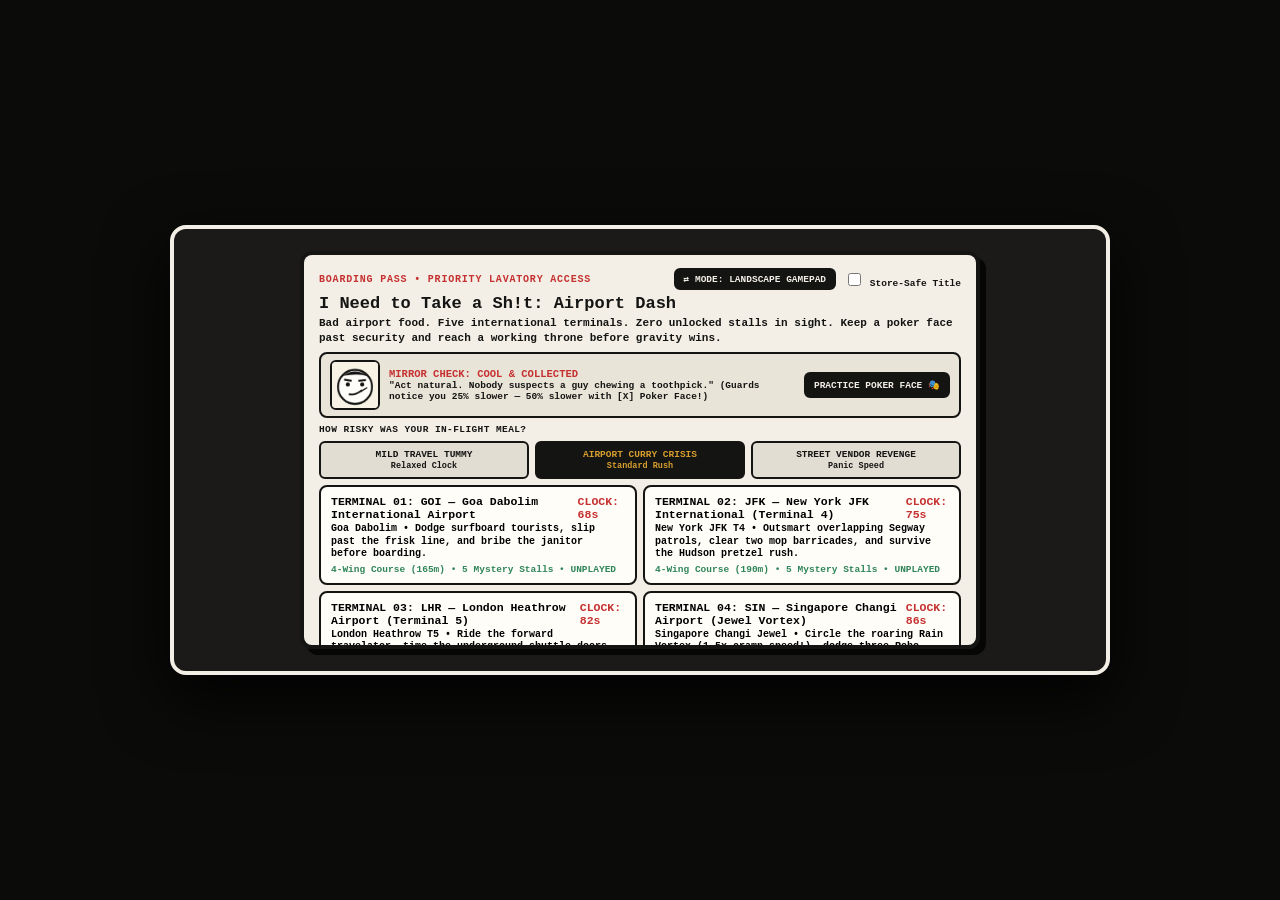
==== commit 44f316bf: "Release v2.0.0 playable build (5 ES modules, Landscape Gamepad, 4-Wing Maps, 36px Head, + /v1/ archi" ====
--- a/index.html
+++ b/index.html
@@ -3,410 +3,28 @@
 <head>
   <meta charset="UTF-8" />
   <meta name="viewport" content="width=device-width, initial-scale=1.0, maximum-scale=1.0, user-scalable=no" />
-  <title>Code Brown: Terminal Velocity (v1.0) — Playable Stealth-Action Comedy</title>
-  <style>
-    :root {
-      --ink: #141413;
-      --paper: #f3efe6;
-      --tile: #e2ddd2;
-      --amber: #d69e2e;
-      --crimson: #c53030;
-      --emerald: #2f855a;
-      --blue: #3182ce;
-      --violet: #6b46c1;
-    }
-    * {
-      box-sizing: border-box;
-      user-select: none;
-      -webkit-user-select: none;
-      -webkit-touch-callout: none;
-    }
-    body {
-      margin: 0;
-      background: #0b0b0a;
-      color: var(--paper);
-      font-family: 'Courier New', Courier, monospace;
-      display: flex;
-      justify-content: center;
-      align-items: center;
-      min-height: 100vh;
-      overflow: hidden;
-      touch-action: none;
-    }
-    #phone-frame {
-      position: relative;
-      width: min(100vw, 440px);
-      height: min(100vh, 880px);
-      background: var(--tile);
-      border: 4px solid var(--paper);
-      border-radius: 18px;
-      overflow: hidden;
-      box-shadow: 0 22px 65px rgba(0,0,0,0.9);
-    }
-    canvas#game-canvas {
-      display: block;
-      width: 100%;
-      height: 100%;
-    }
-
-    /* --- TOP HUD WITH LIVE FACECAM PORTRAIT --- */
-    .hud-top {
-      position: absolute;
-      top: 8px;
-      left: 8px;
-      right: 8px;
-      background: rgba(20, 20, 19, 0.94);
-      border: 2.5px solid var(--paper);
-      border-radius: 10px;
-      padding: 8px 10px;
-      z-index: 10;
-      box-shadow: 0 4px 14px rgba(0,0,0,0.6);
-    }
-    .hud-main-grid {
-      display: flex;
-      gap: 9px;
-      align-items: center;
-    }
-    .facecam-box {
-      display: flex;
-      flex-direction: column;
-      align-items: center;
-      background: #1e1e1c;
-      border: 2px solid var(--paper);
-      border-radius: 8px;
-      padding: 3px;
-      min-width: 68px;
-      cursor: pointer;
-    }
-    #facecam-canvas {
-      width: 58px;
-      height: 54px;
-      display: block;
-      background: var(--paper);
-      border-radius: 5px;
-    }
-    #facecam-label {
-      font-size: 8px;
-      font-weight: 900;
-      color: var(--amber);
-      margin-top: 2px;
-      text-align: center;
-      letter-spacing: 0.4px;
-      white-space: nowrap;
-    }
-    .hud-bars-col {
-      flex: 1;
-      min-width: 0;
-    }
-    .hud-row {
-      display: flex;
-      justify-content: space-between;
-      align-items: center;
-      font-weight: 900;
-      font-size: 11.5px;
-      margin-bottom: 3px;
-    }
-    .bar-track {
-      width: 100%;
-      height: 8px;
-      background: rgba(255,255,255,0.15);
-      border-radius: 4px;
-      overflow: hidden;
-      margin-bottom: 5px;
-    }
-    .bar-fill {
-      height: 100%;
-      transition: width 0.08s linear;
-    }
-    .badge-strip {
-      display: flex;
-      flex-wrap: wrap;
-      gap: 4px;
-      margin-top: 4px;
-    }
-    .badge {
-      font-size: 9px;
-      font-weight: 900;
-      padding: 2px 6px;
-      border-radius: 4px;
-      background: #2d3748;
-      color: var(--paper);
-      border: 1px solid rgba(255,255,255,0.25);
-    }
-    #objective-bar {
-      margin-top: 5px;
-      padding: 4px 7px;
-      border-radius: 5px;
-      background: rgba(214, 158, 46, 0.18);
-      border-left: 3px solid var(--amber);
-      font-size: 10px;
-      font-weight: 800;
-      color: #fefcbf;
-      line-height: 1.25;
-    }
-
-    /* --- PRE-CRAMP 3s WARNING BAR --- */
-    #cramp-warning-bar {
-      position: absolute;
-      top: 136px;
-      left: 10px;
-      right: 10px;
-      background: var(--crimson);
-      color: #fff;
-      border: 2.5px solid var(--paper);
-      border-radius: 7px;
-      padding: 5px 9px;
-      font-size: 11px;
-      font-weight: 900;
-      text-align: center;
-      letter-spacing: 0.5px;
-      z-index: 14;
-      display: none;
-      animation: pulseWarn 0.32s infinite alternate;
-      box-shadow: 0 4px 12px rgba(197, 48, 48, 0.75);
-    }
-    @keyframes pulseWarn {
-      from { transform: scale(0.98); background: #9b2c2c; }
-      to { transform: scale(1.02); background: #e53e3e; }
-    }
-
-    /* --- JOHNNY ROCKETFINGERS ACTION CUT-IN COMIC PANEL --- */
-    #comic-banner {
-      position: absolute;
-      top: 168px;
-      left: 10px;
-      right: 10px;
-      background: var(--paper);
-      color: var(--ink);
-      border: 3.5px solid var(--ink);
-      border-radius: 10px;
-      padding: 9px 11px;
-      box-shadow: 6px 6px 0 rgba(0,0,0,0.85);
-      z-index: 18;
-      display: none;
-      cursor: pointer;
-      animation: comicSlideIn 0.18s cubic-bezier(0.16, 1, 0.3, 1);
-    }
-    @keyframes comicSlideIn {
-      from { transform: translateY(-18px) scale(0.95); opacity: 0; }
-      to { transform: translateY(0) scale(1); opacity: 1; }
-    }
-    .comic-inner {
-      display: flex;
-      gap: 10px;
-      align-items: center;
-    }
-    #cutin-face-canvas {
-      width: 64px;
-      height: 64px;
-      flex-shrink: 0;
-      background: #fffdf8;
-      border: 2.5px solid var(--ink);
-      border-radius: 7px;
-    }
-    .comic-header-row {
-      display: flex;
-      justify-content: space-between;
-      align-items: center;
-      gap: 4px;
-    }
-    #comic-Speaker {
-      color: var(--crimson);
-      font-weight: 900;
-      font-size: 10.5px;
-      letter-spacing: 0.7px;
-    }
-    #comic-expr-pill {
-      background: var(--ink);
-      color: var(--amber);
-      font-size: 8.5px;
-      font-weight: 900;
-      padding: 1.5px 5px;
-      border-radius: 4px;
-    }
-    #comic-text {
-      font-weight: 800;
-      font-style: italic;
-      font-size: 12px;
-      margin-top: 3px;
-      line-height: 1.28;
-    }
-    #comic-effect-tag {
-      margin-top: 5px;
-      display: inline-block;
-      background: #1a202c;
-      color: #fefcbf;
-      border-left: 3.5px solid var(--crimson);
-      padding: 3px 7px;
-      border-radius: 4px;
-      font-size: 10px;
-      font-weight: 900;
-      letter-spacing: 0.3px;
-    }
-
-    /* --- CONTEXTUAL INTERACTION PILL & DEDICATED CLENCH BUTTON --- */
-    #interact-pill {
-      position: absolute;
-      bottom: 248px;
-      left: 50%;
-      transform: translateX(-50%);
-      background: rgba(20,20,19,0.95);
-      border: 2px solid var(--amber);
-      color: #fefcbf;
-      padding: 6px 12px;
-      border-radius: 8px;
-      font-size: 11px;
-      font-weight: 900;
-      white-space: nowrap;
-      z-index: 12;
-      display: none;
-      box-shadow: 0 4px 12px rgba(0,0,0,0.7);
-    }
-    #clench-btn {
-      position: absolute;
-      bottom: 158px;
-      right: 16px;
-      width: 78px;
-      height: 58px;
-      border-radius: 12px;
-      border: 3px solid var(--paper);
-      background: var(--blue);
-      color: var(--paper);
-      font-family: inherit;
-      font-weight: 900;
-      font-size: 10px;
-      line-height: 1.15;
-      cursor: pointer;
-      z-index: 12;
-      display: none;
-      box-shadow: 0 5px 0 var(--ink);
-      text-align: center;
-      padding: 4px;
-    }
-    #clench-btn:active { transform: translateY(2px); }
-
-    /* --- MODALS --- */
-    .modal-overlay {
-      position: absolute;
-      inset: 0;
-      background: rgba(10, 10, 10, 0.92);
-      display: flex;
-      flex-direction: column;
-      justify-content: center;
-      align-items: center;
-      padding: 14px;
-      z-index: 30;
-    }
-    .card {
-      width: 100%;
-      max-height: 95%;
-      overflow-y: auto;
-      background: var(--paper);
-      color: var(--ink);
-      border: 4px solid var(--ink);
-      border-radius: 12px;
-      padding: 14px;
-      box-shadow: 6px 6px 0 rgba(0,0,0,0.75);
-    }
-    .level-btn {
-      width: 100%;
-      text-align: left;
-      background: #fffdf8;
-      border: 2.5px solid var(--ink);
-      border-radius: 8px;
-      padding: 9px 10px;
-      margin-top: 7px;
-      cursor: pointer;
-      font-family: inherit;
-      transition: transform 0.1s;
-    }
-    .level-btn:hover { transform: translateY(-2px); background: #f7f0df; }
-    .btn-primary {
-      background: var(--ink);
-      color: var(--paper);
-      border: 2px solid var(--ink);
-      border-radius: 6px;
-      padding: 8px 12px;
-      font-family: inherit;
-      font-weight: 900;
-      cursor: pointer;
-      margin: 3px;
-    }
-    .diff-strip {
-      display: grid;
-      grid-template-columns: repeat(3, 1fr);
-      gap: 5px;
-      margin: 7px 0;
-    }
-    .diff-btn {
-      padding: 6px 4px;
-      font-family: inherit;
-      font-size: 9.5px;
-      font-weight: 900;
-      border: 2px solid var(--ink);
-      border-radius: 6px;
-      background: #e2ddd2;
-      color: var(--ink);
-      cursor: pointer;
-      text-align: center;
-    }
-    .diff-btn.active {
-      background: var(--ink);
-      color: var(--amber);
-    }
-    .expr-preview-bar {
-      display: flex;
-      align-items: center;
-      gap: 8px;
-      background: #e9e4d8;
-      border: 2px solid var(--ink);
-      border-radius: 8px;
-      padding: 6px 8px;
-      margin-bottom: 6px;
-    }
-    #menu-expr-canvas {
-      width: 48px;
-      height: 48px;
-      background: var(--paper);
-      border: 2px solid var(--ink);
-      border-radius: 6px;
-      flex-shrink: 0;
-    }
-    .bidet-grid {
-      display: grid;
-      grid-template-columns: repeat(3, 1fr);
-      gap: 7px;
-      margin-top: 12px;
-    }
-    .bidet-key {
-      background: var(--ink);
-      color: var(--paper);
-      border: 2px solid var(--ink);
-      border-radius: 6px;
-      padding: 8px 4px;
-      cursor: pointer;
-      font-family: inherit;
-      text-align: center;
-    }
-    .bidet-key:hover { background: #2d3748; }
-  </style>
+  <title>Code Brown: Terminal Velocity (v2.0) — Playable Stealth-Action Comedy</title>
+  <link rel="stylesheet" href="./css/styles_v2.css" />
 </head>
 <body>
-  <div id="phone-frame">
+  <div id="phone-frame" class="landscape-mode">
     <canvas id="game-canvas"></canvas>
 
-    <!-- TOP HUD PANEL WITH LIVE JOHNNY ROCKETFINGERS FACECAM -->
+    <!-- TOP HUD PANEL WITH LIVE JOHNNY ROCKETFINGERS FACECAM & ORIENTATION TOGGLE -->
     <div class="hud-top" id="hud-panel" style="display:none;">
       <div class="hud-main-grid">
-        <div class="facecam-box" onclick="cycleTestExpression()" title="Tap to test facial expressions">
-          <canvas id="facecam-canvas" width="64" height="60"></canvas>
-          <div id="facecam-label">NOIR GLARE</div>
+        <div class="facecam-box" onclick="window.cycleTestExpression()" title="Tap to test facial expressions">
+          <canvas id="facecam-canvas" width="60" height="56"></canvas>
+          <div id="facecam-label">COOL &amp; COLLECTED</div>
         </div>
         <div class="hud-bars-col">
           <div class="hud-row">
-            <span id="hud-level-label">GOI | BOWEL PRESSURE</span>
-            <span id="hud-timer-val" style="font-size:14px;">65.0s</span>
-            <button class="btn-primary" style="padding:2px 6px;font-size:9.5px;margin:0;" onclick="openMenu()">MAP</button>
+            <span id="hud-level-label">GOI | BOWEL CLOCK</span>
+            <span id="hud-timer-val" style="font-size:14px;">68.0s</span>
+            <div class="hud-btn-group">
+              <button class="btn-primary" id="hud-orient-btn" style="padding:2px 6px;font-size:9px;margin:0;" onclick="window.toggleOrientationMode()">⇄ VIEW</button>
+              <button class="btn-primary" style="padding:2px 6px;font-size:9px;margin:0;" onclick="window.openMenu()">MAP</button>
+            </div>
           </div>
           <div class="bar-track"><div id="hud-timer-bar" class="bar-fill" style="width:100%;background:var(--emerald);"></div></div>
           <div class="hud-row">
@@ -417,70 +35,125 @@
         </div>
       </div>
       <div class="badge-strip" id="hud-badges"></div>
-      <div id="objective-bar">OBJECTIVE: Pass Security & Unseal the Restroom Wing (Bribe Janitor or Distract)!</div>
+      <div id="objective-bar">💡 Tip: Get past the Security Checkpoint! (Grab a Fast-Track Pass to skip the pat-down)</div>
     </div>
 
     <!-- PRE-CRAMP 3s WARNING BAR -->
-    <div id="cramp-warning-bar">⚠ GUT RUMBLE IN 2.5s — SLOW DOWN OR HIT CLENCH!</div>
-
-    <!-- JOHNNY ROCKETFINGERS COMIC STRIP ACTION CUT-IN BANNER -->
-    <div id="comic-banner" onclick="dismissBanner()">
+    <div id="cramp-warning-bar">⚠ GUT RUMBLE IN 2.5s — SLOW TO A WALK OR HIT [B] CLENCH!</div>
+
+    <!-- JOHNNY ROCKETFINGERS COMIC STRIP ACTION CUT-IN BANNER (HUMAN-FIRST COPY) -->
+    <div id="comic-banner" onclick="window.dismissBanner()">
       <div class="comic-inner">
         <canvas id="cutin-face-canvas" width="68" height="68"></canvas>
         <div style="flex:1;min-width:0;">
           <div class="comic-header-row">
             <span id="comic-Speaker">INNER MONOLOGUE</span>
-            <span id="comic-expr-pill">EXPR: NOIR GLARE</span>
+            <span id="comic-expr-pill">COOL &amp; COLLECTED</span>
           </div>
           <div id="comic-text"></div>
-          <div id="comic-effect-tag">⚡ EFFECT: ACTIVE</div>
+          <div id="comic-effect-tag">💡 TIP: Stay cool past security!</div>
         </div>
       </div>
     </div>
 
-    <div id="interact-pill">RELEASE THUMB: INTERACT</div>
-    <button id="clench-btn" onclick="triggerClench()">🍑 IRON<br/>CLENCH<br/><span id="clench-btn-sub" style="font-size:8.5px;color:#fefcbf;">READY</span></button>
-
-    <!-- BOARDING PASS LEVEL SELECT MODAL (v1.0) -->
+    <!-- CONTEXTUAL INTERACTION PROMPT -->
+    <div id="interact-pill">TAP [A] OR RELEASE STICK: INTERACT</div>
+
+    <!-- DUAL-ORIENTATION GAMEPAD LAYER: (L) VIRTUAL STICK + (R) 4-BUTTON ARCADE DIAMOND -->
+    <div id="gamepad-layer">
+      <div id="left-stick-zone"></div>
+      <div id="right-diamond-cluster">
+        <button class="arcade-btn btn-y" id="btn-arcade-y" title="[Y] Elbow Dash (F key)">
+          <span class="btn-key-badge">[Y]</span>
+          <span>ELBOW<br/>DASH</span>
+          <span class="btn-sub-status" id="sub-btn-y">READY</span>
+        </button>
+        <button class="arcade-btn btn-x" id="btn-arcade-x" title="[X] Poker Face (Q key)">
+          <span class="btn-key-badge">[X]</span>
+          <span>POKER<br/>FACE</span>
+          <span class="btn-sub-status" id="sub-btn-x">READY</span>
+        </button>
+        <button class="arcade-btn btn-b" id="btn-arcade-b" title="[B] Iron Clench (Spacebar)">
+          <span class="btn-key-badge">[B]</span>
+          <span>IRON<br/>CLENCH</span>
+          <span class="btn-sub-status" id="sub-btn-b">READY</span>
+        </button>
+        <button class="arcade-btn btn-a" id="btn-arcade-a" title="[A] Instant Action / Inspect (E key)">
+          <span class="btn-key-badge">[A]</span>
+          <span id="label-btn-a">ACTION<br/>INSPECT</span>
+          <span class="btn-sub-status" id="sub-btn-a">TAP</span>
+        </button>
+      </div>
+    </div>
+
+    <!-- BOARDING PASS LEVEL SELECT MODAL (v2.0 HUMAN-FIRST COPY) -->
     <div class="modal-overlay" id="menu-modal">
       <div class="card">
-        <div style="display:flex;justify-content:space-between;align-items:center;">
-          <span style="color:var(--crimson);font-weight:900;font-size:10px;letter-spacing:0.8px;">BOARDING PASS • v1.0 DIRECTOR'S CUT</span>
-          <label style="font-size:9.5px;font-weight:800;cursor:pointer;">
-            <input type="checkbox" id="safe-title-toggle" onchange="toggleSafeTitle()" /> Store-Safe Title
-          </label>
-        </div>
-        <h2 id="game-title-heading" style="margin:3px 0 3px 0;font-size:17px;">I Need to Take a Sh!t: Airport Dash</h2>
-        <div style="font-size:10.5px;font-weight:700;margin-bottom:6px;line-height:1.3;">
-          <b>v1 Upgrades:</b> Live Expression FaceCam • Action Slow-Mo Cut-Ins • Floating World Callouts • Sealed Restroom Wings & Mystery Stalls!
-        </div>
-
-        <!-- Interactive Expression Preview Strip -->
+        <div style="display:flex;justify-content:space-between;align-items:center;flex-wrap:wrap;gap:6px;">
+          <span id="menu-top-tag" style="color:var(--crimson);font-weight:900;font-size:10px;letter-spacing:0.8px;">
+            BOARDING PASS • PRIORITY LAVATORY ACCESS
+          </span>
+          <div style="display:flex;align-items:center;gap:8px;">
+            <button class="btn-primary" id="menu-orient-btn" style="padding:3px 8px;font-size:9.5px;margin:0;" onclick="window.toggleOrientationMode()">
+              ⇄ MODE: LANDSCAPE GAMEPAD
+            </button>
+            <label style="font-size:9.5px;font-weight:800;cursor:pointer;">
+              <input type="checkbox" id="safe-title-toggle" onchange="window.toggleSafeTitle()" /> Store-Safe Title
+            </label>
+          </div>
+        </div>
+
+        <h2 id="game-title-heading" style="margin:4px 0 3px 0;font-size:17px;">I Need to Take a Sh!t: Airport Dash</h2>
+        <div id="menu-subtitle" style="font-size:11px;font-weight:700;margin-bottom:7px;line-height:1.32;">
+          Bad airport food. Five international terminals. Zero unlocked stalls in sight. Keep a poker face past security and reach a working throne before gravity wins.
+        </div>
+
+        <!-- Mirror Check Expression Preview Strip (In-Universe Player Copy) -->
         <div class="expr-preview-bar">
           <canvas id="menu-expr-canvas" width="56" height="56"></canvas>
           <div style="flex:1;">
-            <div style="font-size:10px;font-weight:900;color:var(--crimson);" id="menu-expr-title">EXPRESSION LAB: NOIR GLARE</div>
-            <div style="font-size:9.5px;font-weight:700;" id="menu-expr-desc">Cynical half-lidded eyes & toothpick smirk (>65% clock)</div>
+            <div style="font-size:10.5px;font-weight:900;color:var(--crimson);" id="menu-expr-title">
+              MIRROR CHECK: COOL &amp; COLLECTED
+            </div>
+            <div style="font-size:9.5px;font-weight:700;line-height:1.25;" id="menu-expr-desc">
+              "Act natural. Nobody suspects a guy chewing a toothpick." (Guards notice you 25% slower — 50% slower with [X] Poker Face!)
+            </div>
           </div>
-          <button class="btn-primary" style="padding:5px 8px;font-size:9.5px;margin:0;" onclick="cycleMenuExpression()">NEXT FACE 🎭</button>
-        </div>
-
-        <!-- Difficulty Selector -->
-        <div style="font-size:9.5px;font-weight:900;letter-spacing:0.5px;">SELECT CHALLENGE TIER:</div>
+          <button class="btn-primary" style="padding:5px 8px;font-size:9.5px;margin:0;" onclick="window.cycleMenuExpression()">
+            PRACTICE POKER FACE 🎭
+          </button>
+        </div>
+
+        <!-- In-Universe Difficulty Selector -->
+        <div style="font-size:9.5px;font-weight:900;letter-spacing:0.4px;">HOW RISKY WAS YOUR IN-FLIGHT MEAL?</div>
         <div class="diff-strip">
-          <button class="diff-btn" id="diff-casual" onclick="setDifficulty('casual')">CASUAL TOURIST<br/><span style="font-weight:600;font-size:8.5px;">+30% Clock</span></button>
-          <button class="diff-btn active" id="diff-standard" onclick="setDifficulty('standard')">CODE BROWN (v1)<br/><span style="font-weight:600;font-size:8.5px;">Tight Par & Chase</span></button>
-          <button class="diff-btn" id="diff-nightmare" onclick="setDifficulty('nightmare')">VINDALOO HELL<br/><span style="font-weight:600;font-size:8.5px;">-20% Clock / Fast</span></button>
-        </div>
-
-        <div id="level-list"></div>
+          <button class="diff-btn" id="diff-casual" onclick="window.setDifficulty('casual')">
+            MILD TRAVEL TUMMY<br/><span style="font-weight:600;font-size:8.5px;">Relaxed Clock</span>
+          </button>
+          <button class="diff-btn active" id="diff-standard" onclick="window.setDifficulty('standard')">
+            AIRPORT CURRY CRISIS<br/><span style="font-weight:600;font-size:8.5px;">Standard Rush</span>
+          </button>
+          <button class="diff-btn" id="diff-nightmare" onclick="window.setDifficulty('nightmare')">
+            STREET VENDOR REVENGE<br/><span style="font-weight:600;font-size:8.5px;">Panic Speed</span>
+          </button>
+        </div>
+
+        <div class="level-grid" id="level-list"></div>
+
+        <!-- Classic v1.0 Archive Link & Controls Summary -->
+        <div class="archive-bar">
+          <span>🎮 Controls: <b>(L) Stick / WASD</b> Move • <b>[A]/E</b> Action • <b>[B]/Space</b> Clench • <b>[X]/Q</b> Poker Face • <b>[Y]/F</b> Elbow Dash</span>
+          <a class="v1-archive-link" href="./v1/index.html">🕹️ Play Classic v1.0 (Portrait Archive)</a>
+        </div>
       </div>
     </div>
 
     <!-- LEVEL 5 HANEDA 12-BUTTON ELECTRONIC BIDET BOSS MODAL -->
     <div class="modal-overlay" id="bidet-modal" style="display:none;">
       <div class="card">
-        <div style="color:var(--crimson);font-weight:900;font-size:15px;text-align:center;">FINAL BOSS: HANEDA WASHLET-9000</div>
+        <div style="color:var(--crimson);font-weight:900;font-size:15px;text-align:center;">
+          FINAL BOSS: HANEDA WASHLET-9000
+        </div>
         <div id="bidet-timer-label" style="font-weight:900;font-size:12px;text-align:center;margin-top:4px;">
           ELECTRONIC LID LOCKED! PRESS [開 / OPEN] IN 5.0s!
         </div>
@@ -490,1678 +163,470 @@
 
     <!-- END OF RUN SLAPSTICK MODAL WITH EXPRESSION PORTRAIT -->
     <div class="modal-overlay" id="outcome-modal" style="display:none;">
-      <div class="card" style="text-align:center;">
+      <div class="card" style="text-align:center;max-width:460px;">
         <canvas id="outcome-face-canvas" width="76" height="76" style="background:#fffdf8;border:3px solid var(--ink);border-radius:10px;margin:0 auto 6px auto;display:block;"></canvas>
         <h2 id="outcome-title" style="margin:4px 0;">THRONE SECURED!</h2>
         <div id="outcome-sub" style="font-weight:800;font-size:12px;margin-bottom:8px;"></div>
         <p id="outcome-bark" style="font-style:italic;font-weight:700;font-size:13px;margin:8px 0;"></p>
         <div id="outcome-stats" style="font-weight:900;font-size:12.5px;margin:8px 0;"></div>
         <div>
-          <button class="btn-primary" onclick="retryCurrentLevel()">RETRY TERMINAL</button>
-          <button class="btn-primary" onclick="nextOrMenu()">NEXT / TERMINAL MAP</button>
+          <button class="btn-primary" onclick="window.retryCurrentLevel()">RETRY TERMINAL</button>
+          <button class="btn-primary" onclick="window.nextOrMenu()">NEXT / TERMINAL MAP</button>
         </div>
       </div>
     </div>
   </div>
 
-  <script>
-    // =========================================================================
-    // 1. JOHNNY ROCKETFINGERS 10-EXPRESSION CATALOG & DIALOGUE SCRIPT TABLE
-    // =========================================================================
-    const EXPRESSION_META = [
-      { id: "noir_glare", label: "NOIR GLARE", desc: "Cynical half-lidded eyes & toothpick smirk (>65% clock)" },
-      { id: "sweating_squint", label: "SWEAT SQUINT", desc: "Asymmetric squint & rolling forehead sweat beads (35%–65%)" },
-      { id: "clenched_grimace", label: "CLENCH GRIMACE", desc: "Throbbing crimson forehead vein & zig-zag gritted teeth (<35%)" },
-      { id: "panic_stare", label: "PANIC STARE", desc: "Wide bloodshot eyes, pinprick pupils & sweat geyser (<18%)" },
-      { id: "twitching_eyebrow", label: "TWITCH BROW", desc: "Deadpan disbelief & sky-high twitching eyebrow (Locked Stall)" },
-      { id: "awkward_smile", label: "GUILTY GRIN", desc: "Shifty side-glancing eyes & nervous wide grin (Spotted by TSA)" },
-      { id: "smirk_sweat", label: "SLY SMIRK", desc: "Tactical wink & raised brow (Bribed Janitor / Fast-Track Pass)" },
-      { id: "iron_clench", label: "IRON CLENCH", desc: "Flushed violet puffed cheeks & squeezed eyes (Timer Paused!)" },
-      { id: "bergamot_stun", label: "SPIRAL STUN", desc: "Spinning spiral eyes & dizzy stars (Wet Slip / Perfume Stun)" },
-      { id: "freeze_frame_despair", label: "NOIR DESPAIR", desc: "Stark noir spotlight & hollow-eyed freeze-frame (Code Brown)" }
-    ];
-
-    const DIALOGUES = {
-      spawn_goi: {
-        speaker: "INNER MONOLOGUE", expr: "sweating_squint",
-        effect: "🎯 GOAL: BRIBE OR LURE JANITOR TO UNSEAL RESTROOM WING!",
-        callout: "GOI: 65s ON THE CLOCK!",
-        text: "That second prawn vindaloo by the beach was a tactical error. The restroom wing is taped off by a janitor—I need mints or a distraction!"
-      },
-      spawn_jfk: {
-        speaker: "INNER MONOLOGUE", expr: "clenched_grimace",
-        effect: "🎯 GOAL: BYPASS TSA SCANNER & CLEAR MOP CART BARRICADE!",
-        callout: "JFK TERMINAL 4!",
-        text: "Terminal 4 is half a mile long, TSA is frisking everyone without a CLEAR pass, and my colon just declared DEFCON 1."
-      },
-      spawn_lhr: {
-        speaker: "INNER MONOLOGUE", expr: "twitching_eyebrow",
-        effect: "🎯 GOAL: TIME THE SHUTTLE DOORS & LURE THE LOO CUSTODIAN!",
-        callout: "MIND THE GAP!",
-        text: "A lukewarm Heathrow steak-and-kidney pie has declared war on my lower intestine. Mind the gap—and my dignity."
-      },
-      spawn_sin: {
-        speaker: "INNER MONOLOGUE", expr: "panic_stare",
-        effect: "🎯 GOAL: SURVIVE 1.5x WATERFALL CRAMPS & UNSEAL SANCTUARY!",
-        callout: "RAIN VORTEX AHEAD!",
-        text: "Who puts a forty-meter roaring indoor waterfall inside a transit hub?! Even the ficus trees know I'm clenching."
-      },
-      spawn_dxb: {
-        speaker: "INNER MONOLOGUE", expr: "noir_glare",
-        effect: "🎯 GOAL: DODGE PERFUME AMBUSHES -> APM TRAIN -> 12-KEY BOSS!",
-        callout: "FINAL BOSS GAUNTLET!",
-        text: "Duty-free perfume spritzers, an Automated People Mover train, and a 12-button Japanese robo-toilet standing between me and dishonor."
-      },
-      hit_wet_floor: {
-        speaker: "SLIP HAZARD TRIGGERED!", expr: "bergamot_stun",
-        effect: "🫧 EFFECT: 2.0s UNCONTROLLED SLIDE! (GRAB FLIP-FLOPS NEXT TIME)",
-        callout: "🫧 SLIP & SLIDE! (2.0s)",
-        text: "Mopped floor! Wet tiles! Without rubber flip-flops I'm a human curling stone of regret!"
-      },
-      saved_flipflops: {
-        speaker: "TACTICAL GEAR EQUIPPED", expr: "smirk_sweat",
-        effect: "🩴 EFFECT: RUBBER SOLES EQUIPPED — 100% IMMUNE TO WET FLOORS!",
-        callout: "🩴 FLIP-FLOPS ON! NO SLIP!",
-        text: "Duty-free rubber flip-flops equipped. Ugly as sin, grip wet terminal marble like snow tires."
-      },
-      spotted_waddling: {
-        speaker: "SECURITY VISION CONE!", expr: "awkward_smile",
-        effect: "🚨 EFFECT: SUSPICION +38%/s & GUARD CHASING! BREAK LOS OR HIDE!",
-        callout: "🚨 SPOTTED WADDLING!",
-        text: "Act natural! Nothing says 'innocent traveler' like sweating through a linen shirt and crab-walking at 5.5 m/s."
-      },
-      locked_stall: {
-        speaker: "MYSTERY STALL INSPECTED", expr: "twitching_eyebrow",
-        effect: "🔒 EFFECT: DECOY STALL LOCKED (-1.5s PANIC)! TRY ANOTHER STALL!",
-        callout: "🔒 LOCKED! WRONG STALL!",
-        text: "Locked! 'Occupied / Maintenance Required.' Brother, if I don't find the open door in ten seconds, you'll see real maintenance required."
-      },
-      bribe_pickup: {
-        speaker: "TACTICAL ITEM ACQUIRED", expr: "smirk_sweat",
-        effect: "🍬 EFFECT: POCKETED BREATH MINTS — WALK UP TO MOP CART TO BRIBE!",
-        callout: "🍬 GOT BREATH MINTS!",
-        text: "Pocketed a tin of curiously strong mints. Now I can bribe the custodian taping off the restroom wing!"
-      },
-      bribe_mints: {
-        speaker: "CUSTODIAN BRIBED!", expr: "smirk_sweat",
-        effect: "✅ EFFECT: MOP BARRICADE REMOVED! RESTROOM WING IS NOW OPEN!",
-        callout: "✅ BRIBED! WING OPEN!",
-        text: "Slipped the custodian the imported spearmint tin. The yellow 'Cleaning in Progress' tape parts like the Red Sea!"
-      },
-      distract_triggered: {
-        speaker: "POINT-&-CLICK SABOTAGE!", expr: "noir_glare",
-        effect: "✅ EFFECT: CUSTODIAN LURED AWAY! RESTROOM WING IS NOW OPEN!",
-        callout: "🗑️ SABOTAGE! DOOR CLEAR!",
-        text: "Chaos deployed! The custodian abandoned the restroom doorway with his mop bucket to clean up the mess!"
-      },
-      spicy_pretzel: {
-        speaker: "GASTRONOMIC GAMBLE!", expr: "panic_stare",
-        effect: "🌶️ EFFECT: +28% SPEED FOR 6.0s | -8.0s COLON COUNTDOWN!",
-        callout: "🌶️ +28% SPD / -8.0s CLOCK!",
-        text: "Free sample jalapeño pretzel?! Why did I chew that?! Adrenaline speed +28%, colon clock -8 seconds!"
-      },
-      tsa_patdown: {
-        speaker: "CHECKPOINT FRISK!", expr: "clenched_grimace",
-        effect: "🧤 EFFECT: FROZEN 5.0s FOR PAT-DOWN & -4.0s GUT SQUEEZE!",
-        callout: "🧤 FRISKED! 5s HOLD & -4s!",
-        text: "'Sir, step onto the mat and unbuckle your belt.' A 5-second pat-down AND he pressed right on my lower abdomen (-4s)!"
-      },
-      tsa_bypass: {
-        speaker: "DIPLOMATIC FAST-TRACK", expr: "smirk_sweat",
-        effect: "🎫 EFFECT: FAST-TRACK PASS ACQUIRED — BREEZE PAST TSA!",
-        callout: "🎫 FAST-TRACK READY!",
-        text: "Grabbed the forged Diplomatic Fast-Track pass. TSA won't lay a single latex glove on me now."
-      },
-      tsa_bypass_used: {
-        speaker: "CHECKPOINT BYPASSED!", expr: "smirk_sweat",
-        effect: "⚡ EFFECT: SKIPPED 5.0s PAT-DOWN WITH FAST-TRACK PASS!",
-        callout: "⚡ TSA BYPASSED! 0s DELAY!",
-        text: "Flashed the Fast-Track sticker at the scanner. The velvet rope dropped without a pat-down!"
-      },
-      waterfall_warn: {
-        speaker: "PSYCHOLOGICAL HAZARD!", expr: "sweating_squint",
-        effect: "🌊 EFFECT: ROARING WATERFALL ACCELERATES CRAMP WAVES BY 1.5x!",
-        callout: "🌊 1.5x CRAMP FREQUENCY!",
-        text: "SHHHHHH—fifty thousand gallons of cascading water per minute! Psychological torture is accelerating Cramp Waves by 1.5x!"
-      },
-      perfume_stun: {
-        speaker: "DUTY-FREE AMBUSH!", expr: "bergamot_stun",
-        effect: "🌸 EFFECT: BLINDED BY PINK BERGAMOT MIST & STUNNED FOR 2.0s!",
-        callout: "🌸 PERFUME STUN! (2.0s)",
-        text: "Ambush! Aggressive Eau de Cologne promoter spritzed my eyes! Blinded by bergamot for two seconds!"
-      },
-      crowd_jostle: {
-        speaker: "PASSENGER COLLISION!", expr: "clenched_grimace",
-        effect: "🧳 EFFECT: BUMPED BY MOVING CROWD (-2.0s GUT JOLT)!",
-        callout: "🧳 CROWD BUMP! -2.0s!",
-        text: "Watch where you're swinging that surfboard bag, mate! Direct impact to the lower intestine (-2.0s)!"
-      },
-      clipboard_clue: {
-        speaker: "MAINTENANCE LOG INTEL!", expr: "smirk_sweat",
-        effect: "📋 EFFECT: TRUE OPEN THRONE STALL HIGHLIGHTED IN GREEN!",
-        callout: "📋 INTEL: OPEN STALL MAPPED!",
-        text: "Checked the janitor's clipboard! I now know exactly which stall in the Restroom Wing is unlocked!"
-      },
-      cramp_hit_penalty: {
-        speaker: "CRAMP WAVE STRIKE!", expr: "panic_stare",
-        effect: "💥 EFFECT: CAUGHT SPRINTING DURING CRAMP (-4.5s & STAGGER)!",
-        callout: "💥 CRAMP PENALTY! -4.5s!",
-        text: "Augh! Caught sprinting when the Cramp Wave hit! Lost 4.5 seconds—double-tap to Clench or walk when the warning flashes!"
-      }
-    };
-
-    // =========================================================================
-    // 2. PROCEDURAL JOHNNY ROCKETFINGERS FACIAL EXPRESSION RENDERER
-    // =========================================================================
-    function drawJohnnyExpression(targetCtx, w, h, exprId, t) {
-      targetCtx.clearRect(0, 0, w, h);
-      const cx = w * 0.5, cy = h * 0.54;
-      const r = Math.min(w, h) * 0.36;
-
-      // Background comic halftone/stripes
-      targetCtx.fillStyle = exprId === "panic_stare" || exprId === "clenched_grimace"
-        ? "#fed7d7"
-        : (exprId === "iron_clench" ? "#e9d8fd" : (exprId === "smirk_sweat" ? "#c6f6d5" : "#f7f2e4"));
-      targetCtx.fillRect(0, 0, w, h);
-
-      // Action speed lines on intense expressions
-      if (["panic_stare", "clenched_grimace", "bergamot_stun", "iron_clench"].includes(exprId)) {
-        targetCtx.strokeStyle = "rgba(197,48,48,0.22)";
-        targetCtx.lineWidth = 1.5;
-        for (let i = 0; i < 8; i++) {
-          const a = (i / 8) * Math.PI * 2 + t * 2;
-          targetCtx.beginPath();
-          targetCtx.moveTo(cx + Math.cos(a) * r * 0.9, cy + Math.sin(a) * r * 0.9);
-          targetCtx.lineTo(cx + Math.cos(a) * r * 1.45, cy + Math.sin(a) * r * 1.45);
-          targetCtx.stroke();
-        }
-      }
-
-      // Head shake offset
-      const jitterX = (exprId === "panic_stare" || exprId === "clenched_grimace") ? Math.sin(t * 38) * 1.4 : 0;
-      const hx = cx + jitterX, hy = cy;
-
-      // Head circle
-      targetCtx.fillStyle = exprId === "iron_clench" ? "#d6bcfa" : (exprId === "freeze_frame_despair" ? "#cbd5e0" : "#fffdf9");
-      targetCtx.strokeStyle = "#141413";
-      targetCtx.lineWidth = 2.6;
-      targetCtx.beginPath();
-      targetCtx.arc(hx, hy, r, 0, Math.PI * 2);
-      targetCtx.fill();
-      targetCtx.stroke();
-
-      const eyeY = hy - r * 0.16;
-      const eyeSep = r * 0.42;
-
-      // Forehead throbbing vein on clenched_grimace / iron_clench
-      if (exprId === "clenched_grimace" || exprId === "iron_clench") {
-        targetCtx.strokeStyle = "#c53030";
-        targetCtx.lineWidth = 2.0;
-        targetCtx.beginPath();
-        targetCtx.moveTo(hx - r * 0.55, hy - r * 0.55);
-        targetCtx.lineTo(hx - r * 0.35, hy - r * 0.42);
-        targetCtx.lineTo(hx - r * 0.48, hy - r * 0.28);
-        targetCtx.stroke();
-      }
-
-      // Eyes & Brows
-      targetCtx.strokeStyle = "#141413";
-      targetCtx.fillStyle = "#141413";
-      if (exprId === "bergamot_stun") {
-        [-1, 1].forEach(dir => {
-          const ex = hx + dir * eyeSep;
-          targetCtx.beginPath();
-          for (let s = 0; s <= 20; s++) {
-            const p = s / 20;
-            const ang = p * Math.PI * 3.5 + t * 8 * dir;
-            const rad = p * r * 0.25;
-            const px = ex + Math.cos(ang) * rad, py = eyeY + Math.sin(ang) * rad;
-            if (s === 0) targetCtx.moveTo(px, py); else targetCtx.lineTo(px, py);
-          }
-          targetCtx.stroke();
-        });
-      } else if (exprId === "panic_stare" || exprId === "freeze_frame_despair") {
-        [-1, 1].forEach(dir => {
-          const ex = hx + dir * eyeSep;
-          targetCtx.fillStyle = "#ffffff";
-          targetCtx.beginPath(); targetCtx.arc(ex, eyeY, r * 0.25, 0, Math.PI * 2); targetCtx.fill(); targetCtx.stroke();
-          targetCtx.fillStyle = exprId === "panic_stare" ? "#c53030" : "#141413";
-          targetCtx.beginPath(); targetCtx.arc(ex + Math.sin(t * 20), eyeY, 2.1, 0, Math.PI * 2); targetCtx.fill();
-        });
-      } else if (exprId === "iron_clench") {
-        [-1, 1].forEach(dir => {
-          const ex = hx + dir * eyeSep;
-          targetCtx.lineWidth = 2.4;
-          targetCtx.beginPath();
-          targetCtx.moveTo(ex - dir * 5, eyeY - 3);
-          targetCtx.lineTo(ex + dir * 3, eyeY);
-          targetCtx.lineTo(ex - dir * 5, eyeY + 3);
-          targetCtx.stroke();
-        });
-      } else {
-        // Standard / squint / awkward / twitching eyes
-        const shiftX = exprId === "awkward_smile" ? Math.sin(t * 4) * 3.2 : 0;
-        [-1, 1].forEach(dir => {
-          const ex = hx + dir * eyeSep;
-          if (exprId === "sweating_squint" && dir === -1) {
-            targetCtx.lineWidth = 2.2;
-            targetCtx.beginPath();
-            targetCtx.moveTo(ex - 4, eyeY); targetCtx.lineTo(ex + 4, eyeY);
-            targetCtx.stroke();
-          } else {
-            targetCtx.fillStyle = "#141413";
-            targetCtx.beginPath(); targetCtx.arc(ex + shiftX, eyeY, 2.7, 0, Math.PI * 2); targetCtx.fill();
-          }
-        });
-        // Eyebrows
-        targetCtx.lineWidth = 2.4;
-        const twitch = exprId === "twitching_eyebrow" ? -5.5 - Math.abs(Math.sin(t * 16)) * 3.5 : -2.5;
-        targetCtx.beginPath();
-        targetCtx.moveTo(hx - eyeSep - 5, eyeY - 4 + twitch);
-        targetCtx.lineTo(hx - eyeSep + 5, eyeY - 5);
-        targetCtx.moveTo(hx + eyeSep - 5, eyeY - 5);
-        targetCtx.lineTo(hx + eyeSep + 5, eyeY - 6);
-        targetCtx.stroke();
-      }
-
-      // Mouth
-      const my = hy + r * 0.38;
-      targetCtx.lineWidth = 2.2;
-      if (exprId === "clenched_grimace" || exprId === "awkward_smile") {
-        const mw = r * 1.0, mh = r * 0.34;
-        targetCtx.fillStyle = "#ffffff";
-        targetCtx.fillRect(hx - mw * 0.5, my - mh * 0.5, mw, mh);
-        targetCtx.strokeRect(hx - mw * 0.5, my - mh * 0.5, mw, mh);
-        // Teeth grid
-        targetCtx.beginPath();
-        for (let k = -1; k <= 1; k++) {
-          targetCtx.moveTo(hx + k * (mw * 0.25), my - mh * 0.5);
-          targetCtx.lineTo(hx + k * (mw * 0.25), my + mh * 0.5);
-        }
-        targetCtx.stroke();
-      } else if (exprId === "panic_stare" || exprId === "freeze_frame_despair") {
-        targetCtx.fillStyle = "#141413";
-        targetCtx.beginPath();
-        targetCtx.ellipse(hx, my, r * 0.32, r * 0.24, 0, 0, Math.PI * 2);
-        targetCtx.fill();
-      } else if (exprId === "smirk_sweat" || exprId === "noir_glare") {
-        targetCtx.beginPath();
-        targetCtx.moveTo(hx - r * 0.38, my + 1);
-        targetCtx.quadraticCurveTo(hx, my + 3, hx + r * 0.44, my - 4);
-        targetCtx.stroke();
-        if (exprId === "noir_glare") {
-          // Cynical toothpick
-          targetCtx.lineWidth = 1.6;
-          targetCtx.beginPath();
-          targetCtx.moveTo(hx + r * 0.35, my - 2);
-          targetCtx.lineTo(hx + r * 0.68, my - 7);
-          targetCtx.stroke();
-        }
-      } else {
-        targetCtx.beginPath();
-        targetCtx.moveTo(hx - r * 0.35, my);
-        targetCtx.lineTo(hx + r * 0.35, my);
-        targetCtx.stroke();
-      }
-
-      // Animated comic sweat droplets
-      if (exprId !== "noir_glare") {
-        const dropY = (t * 22) % 10;
-        targetCtx.fillStyle = "#63b3ed";
-        targetCtx.beginPath();
-        targetCtx.arc(hx + r * 0.76, hy - r * 0.38 + dropY, 3.3, 0, Math.PI * 2);
-        targetCtx.fill();
-        if (["panic_stare", "awkward_smile", "clenched_grimace"].includes(exprId)) {
-          targetCtx.beginPath();
-          targetCtx.arc(hx - r * 0.78, hy - r * 0.2 + ((t * 28) % 9), 2.8, 0, Math.PI * 2);
-          targetCtx.fill();
-        }
-      }
-    }
-
-    // =========================================================================
-    // 3. 5 CAMPAIGN LEVELS WITH SEALED RESTROOM WINGS, MYSTERY STALLS & CROWDS
-    // =========================================================================
-    const LEVELS = [
-      {
-        id: 1, iata: "GOI", name: "Goa Dabolim International Airport",
-        sub: "Sealed Restroom Wing • Surfboard Tourists & CISF Frisk Checkpoint",
-        baseTimer: 65, crampInterval: 18, spawnBark: "spawn_goi",
-        winBark: "Sweet ceramic salvation. Never trust a beach shack prawn vindaloo forty minutes before boarding.",
-        world: { w: 20, h: 38 }, spawn: { x: 10, y: 35 },
-        walls: [
-          { x: 0, y: 0, w: 1, h: 38 }, { x: 19, y: 0, w: 1, h: 38 },
-          { x: 0, y: 0, w: 20, h: 1 }, { x: 0, y: 37, w: 20, h: 1 },
-          { x: 3.2, y: 29.0, w: 5.8, h: 1.6, label: "Surfboard Baggage Pile" },
-          { x: 11.2, y: 26.0, w: 5.2, h: 2.0, label: "Vindaloo Air Desk" },
-          // Full-width CISF Security Barrier with narrow central frisk gap (x: 8.6..11.4)
-          { x: 1.0, y: 19.0, w: 7.6, h: 1.3, label: "CISF Security Wall" },
-          { x: 11.4, y: 19.0, w: 7.6, h: 1.3, label: "CISF Security Wall" },
-          { x: 4.5, y: 12.8, w: 4.5, h: 1.8, label: "Cashew & Feni Kiosk" },
-          // Sealed Restroom Wing Wall (only doorway is x: 12.6..15.7, blocked by Custodian h1!)
-          { x: 1.0, y: 8.0, w: 11.6, h: 1.2, label: "Restroom Wing Wall (Sealed)" },
-          { x: 15.7, y: 8.0, w: 3.3, h: 1.2, label: "Restroom Wing Wall" }
-        ],
-        guards: [
-          { id: "g1", type: "patrol", speed: 2.7, pts: [{x:3.0,y:23.5},{x:16.5,y:23.5}] },
-          { id: "g2", type: "tsa", speed: 0, angle: 1.57, pts: [{x:10.0,y:19.0}] },
-          { id: "g3", type: "patrol", speed: 3.0, pts: [{x:3.0,y:10.4},{x:16.5,y:10.4},{x:16.5,y:15.8},{x:3.0,y:15.8}] }
-        ],
-        crowds: [
-          { x: 4.0, y: 32.0, pts: [{x:3.5,y:32.0},{x:15.5,y:32.0}], speed: 2.1, r: 0.9, label: "Surfboard Tourist" },
-          { x: 14.0, y: 15.0, pts: [{x:11.0,y:15.0},{x:17.2,y:15.0}], speed: 2.3, r: 0.9, label: "Holiday Trolley" }
-        ],
-        hazards: [
-          { id: "h1", x: 14.15, y: 8.4, r: 2.2, blocks: true, label: "Mop Cart (Seals Restroom!)" },
-          { id: "h2", x: 10.0, y: 15.5, r: 2.0, blocks: false, label: "Freshly Mopped Exit" }
-        ],
-        props: [
-          { id: "p1", type: "item", item: "breath_mints", x: 2.8, y: 33.5, label: "Grab Spearmint Tin (Bribe Janitor)", bark: "bribe_pickup" },
-          { id: "p2", type: "distract", target: "h1", x: 3.0, y: 11.2, label: "Kick Trash Bin (Lure Janitor Away!)", bark: "distract_triggered" },
-          { id: "p3", type: "item", item: "rubber_flipflops", x: 16.8, y: 22.0, label: "Equip Rubber Flip-Flops (No Slip)", bark: "saved_flipflops" },
-          { id: "p4", type: "item", item: "fast_track_pass", x: 16.8, y: 31.5, label: "Grab Fast-Track Sticker (Skip Frisk)", bark: "tsa_bypass" },
-          { id: "p5", type: "cover", x: 7.5, y: 15.2, label: "Read Goa Herald (-30% Suspicion/s)" },
-          { id: "p6", type: "clipboard", x: 12.2, y: 13.5, label: "Read Janitor Log (Reveal Open Stall!)", bark: "clipboard_clue" }
-        ],
-        stalls: [
-          { x: 4.2, y: 3.2, open: false, label: "Cubicle #1" },
-          { x: 10.0, y: 3.2, open: false, label: "Cubicle #2" },
-          { x: 16.0, y: 3.2, open: true, label: "Cubicle #3" }
-        ],
-        zones: []
-      },
-      {
-        id: 2, iata: "JFK", name: "New York JFK (Terminal 4)",
-        sub: "Concourse B Retail Maze • Chasing Segways, Pretzels & Sealed Restrooms",
-        baseTimer: 80, crampInterval: 16, spawnBark: "spawn_jfk",
-        winBark: "First-class porcelain on a coach-class ticket. Worth every forged lounge pass.",
-        world: { w: 22, h: 46 }, spawn: { x: 11, y: 43 },
-        walls: [
-          { x: 0, y: 0, w: 1, h: 46 }, { x: 21, y: 0, w: 1, h: 46 },
-          { x: 0, y: 0, w: 22, h: 1 }, { x: 0, y: 45, w: 22, h: 1 },
-          { x: 1.0, y: 33.0, w: 8.5, h: 1.4, label: "TSA Stanchion Wall" },
-          { x: 12.5, y: 33.0, w: 8.5, h: 1.4, label: "TSA X-Ray Wall" },
-          { x: 3.0, y: 23.0, w: 5.0, h: 2.5, label: "5th Ave Duty-Free" },
-          { x: 14.0, y: 23.0, w: 5.0, h: 2.5, label: "Hudson Pretzels" },
-          { x: 1.0, y: 14.0, w: 8.0, h: 1.2, label: "VIP Lounge Glass" },
-          { x: 12.5, y: 14.0, w: 4.0, h: 2.0, label: "Concourse Pillar" },
-          // Sealed Restroom Wing (Doorway at x: 13.8..17.0, blocked by jh2!)
-          { x: 1.0, y: 8.0, w: 12.8, h: 1.2, label: "Restroom Wing Wall (Sealed)" },
-          { x: 17.0, y: 8.0, w: 4.0, h: 1.2, label: "Restroom Wing Wall" }
-        ],
-        guards: [
-          { id: "j1", type: "tsa", speed: 0, angle: 1.57, pts: [{x:11.0,y:33.0}] },
-          { id: "j2", type: "segway", speed: 4.4, pts: [{x:3.0,y:28.5},{x:19.0,y:28.5}] },
-          { id: "j3", type: "segway", speed: 4.5, pts: [{x:10.5,y:29.0},{x:10.5,y:15.5}] },
-          { id: "j4", type: "patrol", speed: 3.0, pts: [{x:3.0,y:10.2},{x:18.5,y:10.2}] }
-        ],
-        crowds: [
-          { x: 5.0, y: 39.0, pts: [{x:3.0,y:39.0},{x:18.5,y:39.0}], speed: 2.5, r: 0.95, label: "Luggage Cart Train" },
-          { x: 15.0, y: 19.5, pts: [{x:3.5,y:19.5},{x:18.5,y:19.5}], speed: 2.4, r: 0.95, label: "Slow Tour Group" }
-        ],
-        hazards: [
-          { id: "jh1", x: 11.0, y: 29.0, r: 2.1, blocks: false, label: "Iced Latte Spill" },
-          { id: "jh2", x: 15.4, y: 8.4, r: 2.3, blocks: true, label: "Concourse B Mop Barricade" }
-        ],
-        props: [
-          { id: "jp1", type: "item", item: "fast_track_pass", x: 18.2, y: 40.5, label: "Grab CLEAR Fast-Track Pass", bark: "tsa_bypass" },
-          { id: "jp2", type: "pretzel", x: 16.5, y: 26.8, label: "Spicy Jalapeño Pretzel (+28% Spd, -8s)", bark: "spicy_pretzel" },
-          { id: "jp3", type: "item", item: "rubber_flipflops", x: 4.5, y: 26.8, label: "I-Heart-NY Rubber Slides", bark: "saved_flipflops" },
-          { id: "jp4", type: "distract", target: "jh2", x: 3.5, y: 11.2, label: "Toss 80%-Off Coupon (Lure Mop Cart!)", bark: "toss_duty_free_coupon" },
-          { id: "jp5", type: "cover", x: 4.0, y: 16.5, label: "Hide at Newsstand (-30% Suspicion/s)" },
-          { id: "jp6", type: "clipboard", x: 18.2, y: 15.5, label: "Check Custodial Tablet (Map Open Stall)", bark: "clipboard_clue" }
-        ],
-        stalls: [
-          { x: 4.0, y: 3.2, open: false, label: "VIP Suite #1" },
-          { x: 11.0, y: 3.2, open: false, label: "Gate B42 Stall #2" },
-          { x: 18.0, y: 3.2, open: true, label: "Gate B42 Stall #3" }
-        ],
-        zones: []
-      },
-      {
-        id: 3, iata: "LHR", name: "London Heathrow (Terminal 5)",
-        sub: "Reversing Travelators, Transit Shuttle Doors & Sealed Concourse C Loos",
-        baseTimer: 92, crampInterval: 16, spawnBark: "spawn_lhr",
-        winBark: "God save the King, and God save whoever left a spare roll in Concourse C.",
-        world: { w: 22, h: 52 }, spawn: { x: 11, y: 49 },
-        walls: [
-          { x: 0, y: 0, w: 1, h: 52 }, { x: 21, y: 0, w: 1, h: 52 },
-          { x: 0, y: 0, w: 22, h: 1 }, { x: 0, y: 51, w: 22, h: 1 },
-          { x: 2.5, y: 42.0, w: 9.5, h: 1.5, label: "Polite British Queue" },
-          { x: 1.0, y: 33.5, w: 8.5, h: 1.4, label: "100ml Baggie Desk" },
-          { x: 12.5, y: 33.5, w: 8.5, h: 1.4, label: "Border Stanchion" },
-          { x: 1.0, y: 17.5, w: 7.5, h: 1.5, label: "Shuttle Platform" },
-          { x: 13.5, y: 17.5, w: 7.5, h: 1.5, label: "Shuttle Platform" },
-          // Sealed Restroom Wing (Doorway at x: 14.8..18.0, blocked by lh2!)
-          { x: 1.0, y: 8.2, w: 13.8, h: 1.2, label: "Concourse C Loo Wall (Sealed)" },
-          { x: 18.0, y: 8.2, w: 3.0, h: 1.2, label: "Concourse C Loo Wall" }
-        ],
-        guards: [
-          { id: "l1", type: "tsa", speed: 0, angle: 1.57, pts: [{x:11.0,y:33.5}] },
-          { id: "l2", type: "segway", speed: 4.4, pts: [{x:11.0,y:29.5},{x:11.0,y:20.0}] },
-          { id: "l3", type: "patrol", speed: 3.0, pts: [{x:3.0,y:13.5},{x:19.0,y:13.5}] },
-          { id: "l4", type: "patrol", speed: 2.9, pts: [{x:3.5,y:10.2},{x:18.5,y:10.2}] }
-        ],
-        crowds: [
-          { x: 15.0, y: 38.0, pts: [{x:3.0,y:38.0},{x:18.5,y:38.0}], speed: 2.4, r: 0.95, label: "Tea Trolley Cart" }
-        ],
-        hazards: [
-          { id: "lh1", x: 11.0, y: 26.0, r: 2.2, blocks: false, label: "Spilled Earl Grey" },
-          { id: "lh2", x: 16.4, y: 8.6, r: 2.3, blocks: true, label: "Concourse C Mop Barricade" }
-        ],
-        props: [
-          { id: "lp1", type: "item", item: "fast_track_pass", x: 18.5, y: 46.5, label: "Royal Fast-Track Badge", bark: "tsa_bypass" },
-          { id: "lp2", type: "item", item: "rubber_flipflops", x: 3.0, y: 30.0, label: "Union Jack Rubber Wellies", bark: "saved_flipflops" },
-          { id: "lp3", type: "distract", target: "lh2", x: 3.5, y: 11.2, label: "Tip Tabloid Rack (Lure Loo Janitor!)", bark: "distract_triggered" },
-          { id: "lp4", type: "clipboard", x: 18.5, y: 14.8, label: "Loo Maintenance Roster (Map Open Stall)", bark: "clipboard_clue" }
-        ],
-        stalls: [
-          { x: 4.0, y: 3.2, open: false, label: "Cubicle #1" },
-          { x: 11.0, y: 3.2, open: false, label: "Cubicle #2" },
-          { x: 18.0, y: 3.2, open: true, label: "Cubicle #3" }
-        ],
-        zones: [
-          { type: "walkway", x: 15.0, y: 21.5, w: 3.2, h: 9.0, dy: -2.8, label: "Reversing Travelator" },
-          { type: "shuttle", x: 8.5, y: 17.5, w: 5.0, h: 1.5, openSec: 4.5, closedSec: 3.2, label: "T5 Transit Shuttle Gate" }
-        ]
-      },
-      {
-        id: 4, iata: "SIN", name: "Singapore Changi (Jewel)",
-        sub: "1.5x Waterfall Cramp Hazard, Selfie Mobs, Robo-Scrubbers & Sealed Suite",
-        baseTimer: 102, crampInterval: 15, spawnBark: "spawn_sin",
-        winBark: "Cleanest restroom in Asia, and I made it with seconds of structural integrity left.",
-        world: { w: 24, h: 54 }, spawn: { x: 12, y: 51 },
-        walls: [
-          { x: 0, y: 0, w: 1, h: 54 }, { x: 23, y: 0, w: 1, h: 54 },
-          { x: 0, y: 0, w: 24, h: 1 }, { x: 0, y: 53, w: 24, h: 1 },
-          { x: 3.5, y: 43.0, w: 7.0, h: 1.6, label: "Selfie Stick Mob" },
-          { x: 9.5, y: 24.5, w: 5.0, h: 5.0, label: "Rain Vortex Basin" },
-          { x: 13.5, y: 16.0, w: 6.5, h: 1.6, label: "Tripod Blockade" },
-          // Sealed Sanctuary Restroom Wing (Doorway at x: 15.8..19.0, blocked by sh2!)
-          { x: 1.0, y: 8.0, w: 14.8, h: 1.2, label: "Jewel Sanctuary Wall (Sealed)" },
-          { x: 19.0, y: 8.0, w: 4.0, h: 1.2, label: "Jewel Sanctuary Wall" }
-        ],
-        guards: [
-          { id: "s1", type: "segway", speed: 4.5, pts: [{x:3.0,y:38.0},{x:20.0,y:38.0}] },
-          { id: "s2", type: "patrol", speed: 2.9, pts: [{x:4.0,y:32.0},{x:4.0,y:20.0}] },
-          { id: "s3", type: "patrol", speed: 2.9, pts: [{x:20.0,y:20.0},{x:20.0,y:32.0}] },
-          { id: "s4", type: "patrol", speed: 3.1, pts: [{x:3.5,y:10.5},{x:20.0,y:10.5}] }
-        ],
-        crowds: [
-          { x: 12.0, y: 34.5, pts: [{x:3.5,y:34.5},{x:20.5,y:34.5}], speed: 2.6, r: 1.0, label: "InfluencerLivestream Crew" }
-        ],
-        hazards: [
-          { id: "sh1", x: 14.0, y: 46.0, r: 2.2, blocks: false, robo: true, label: "Robo-Scrubber #A1" },
-          { id: "sh2", x: 17.4, y: 8.4, r: 2.3, blocks: true, label: "Jewel Restroom Custodian" }
-        ],
-        props: [
-          { id: "sp1", type: "item", item: "rubber_flipflops", x: 19.5, y: 48.0, label: "Botanical Non-Slip Sandals", bark: "saved_flipflops" },
-          { id: "sp2", type: "item", item: "breath_mints", x: 20.5, y: 26.5, label: "Pandan Breath Mints (Bribe Janitor)", bark: "bribe_pickup" },
-          { id: "sp3", type: "distract", target: "sh2", x: 4.0, y: 11.5, label: "Drop Kaya Toast Voucher (Lure Janitor!)", bark: "toss_duty_free_coupon" },
-          { id: "sp4", type: "cover", x: 11.5, y: 19.0, label: "Bamboo Fern Alcove (-30% Suspicion/s)" },
-          { id: "sp5", type: "clipboard", x: 4.0, y: 16.5, label: "Smart-Loo Sensor Screen (Map Open Stall)", bark: "clipboard_clue" }
-        ],
-        stalls: [
-          { x: 4.5, y: 3.2, open: false, label: "Sanctuary Stall #1" },
-          { x: 12.0, y: 3.2, open: false, label: "Sanctuary Stall #2" },
-          { x: 19.5, y: 3.2, open: true, label: "Sanctuary Stall #3" }
-        ],
-        zones: [
-          { type: "waterfall", x: 12.0, y: 27.0, r: 7.5, label: "Rain Vortex 1.5x Cramp Zone" }
-        ]
-      },
-      {
-        id: 5, iata: "DXB-HND", name: "Dubai (T3) -> Tokyo Haneda (T3) Finale",
-        sub: "Perfume Spritzers, APM Train, Sealed Suite & 12-Button Bidet Boss",
-        baseTimer: 115, crampInterval: 14, spawnBark: "spawn_dxb",
-        winBark: "Heated seat. Warm cedar mist. Gentle birdsong chime. Porcelain nirvana achieved.",
-        world: { w: 24, h: 60 }, spawn: { x: 12, y: 57 },
-        walls: [
-          { x: 0, y: 0, w: 1, h: 60 }, { x: 23, y: 0, w: 1, h: 60 },
-          { x: 0, y: 0, w: 24, h: 1 }, { x: 0, y: 59, w: 24, h: 1 },
-          { x: 4.0, y: 49.0, w: 6.5, h: 1.8, label: "Gold Bullion Kiosk" },
-          { x: 1.0, y: 29.0, w: 8.0, h: 1.6, label: "APM Platform" },
-          { x: 15.0, y: 29.0, w: 8.0, h: 1.6, label: "APM Platform" },
-          { x: 1.0, y: 18.0, w: 9.5, h: 1.4, label: "HND Customs Wall" },
-          { x: 13.5, y: 18.0, w: 9.5, h: 1.4, label: "HND Customs Wall" },
-          // Sealed Washlet Wing (Doorway at x: 16.0..19.4, blocked by dh2!)
-          { x: 1.0, y: 8.0, w: 15.0, h: 1.2, label: "Washlet Wing Wall (Sealed)" },
-          { x: 19.4, y: 8.0, w: 3.6, h: 1.2, label: "Washlet Wing Wall" }
-        ],
-        guards: [
-          { id: "d1", type: "segway", speed: 4.7, pts: [{x:3.0,y:53.0},{x:20.5,y:53.0}] },
-          { id: "d2", type: "patrol", speed: 3.1, pts: [{x:3.0,y:38.0},{x:20.5,y:38.0}] },
-          { id: "d3", type: "tsa", speed: 0, angle: 1.57, pts: [{x:12.0,y:18.0}] },
-          { id: "d4", type: "segway", speed: 4.6, pts: [{x:3.5,y:10.5},{x:20.5,y:10.5}] }
-        ],
-        crowds: [
-          { x: 12.0, y: 41.0, pts: [{x:3.5,y:41.0},{x:20.0,y:41.0}], speed: 2.7, r: 1.0, label: "Duty-Free Shopper Crowd" },
-          { x: 12.0, y: 23.0, pts: [{x:3.5,y:23.0},{x:20.0,y:23.0}], speed: 2.8, r: 1.0, label: "Haneda Tour Group" }
-        ],
-        hazards: [
-          { id: "dh1", x: 12.0, y: 46.0, r: 2.2, blocks: false, label: "Polished Marble Slip" },
-          { id: "dh2", x: 17.7, y: 8.4, r: 2.3, blocks: true, label: "Haneda VIP Attendant" }
-        ],
-        props: [
-          { id: "dp1", type: "item", item: "rubber_flipflops", x: 20.0, y: 55.0, label: "Gold Hotel Slippers (No Slip)", bark: "saved_flipflops" },
-          { id: "dp2", type: "item", item: "fast_track_pass", x: 3.0, y: 35.0, label: "APEC Fast-Track Card", bark: "tsa_bypass" },
-          { id: "dp3", type: "item", item: "breath_mints", x: 20.0, y: 24.0, label: "Matcha Mints (Bribe Attendant)", bark: "bribe_pickup" },
-          { id: "dp4", type: "distract", target: "dh2", x: 4.0, y: 11.5, label: "Shout 'Tokyo Banana Restock!' (Lure)", bark: "toss_duty_free_coupon" },
-          { id: "dp5", type: "clipboard", x: 19.5, y: 14.0, label: "Washlet Control Map (Reveal Open Suite)", bark: "clipboard_clue" }
-        ],
-        stalls: [
-          { x: 4.5, y: 3.2, open: false, label: "HND Suite #1" },
-          { x: 12.0, y: 3.2, open: false, label: "HND Suite #2" },
-          { x: 19.5, y: 3.2, open: true, bidetBoss: true, label: "WASHLET-9000 Master Suite" }
-        ],
-        zones: [
-          { type: "perfume", x: 7.5, y: 43.0, r: 2.4, cd: 0, label: "Oud Perfume Spritzer (2s Stun)" },
-          { type: "perfume", x: 16.5, y: 36.0, r: 2.4, cd: 0, label: "Cologne Spritzer (2s Stun)" },
-          { type: "shuttle", x: 9.0, y: 29.0, w: 6.0, h: 1.6, openSec: 4.2, closedSec: 3.2, label: "DXB-HND APM Train Doors" }
-        ]
-      }
-    ];
-
-    const BIDET_BUTTONS = [
-      { k: "警報", s: "NURSE ALARM", ok: false },
-      { k: "強洗", s: "TURBO JET", ok: false },
-      { k: "音姫", s: "OTOHIME", ok: false },
-      { k: "乾燥", s: "WARM DRY", ok: false },
-      { k: "脱臭", s: "DEODORIZE", ok: false },
-      { k: "便座", s: "SEAT 45°C", ok: false },
-      { k: "脈動", s: "PULSATE", ok: false },
-      { k: "開 / OPEN", s: "UNLOCK LID", ok: true },
-      { k: "ビデ", s: "LADY MIST", ok: false },
-      { k: "水勢+", s: "MAX PSI", ok: false },
-      { k: "洗浄", s: "NOZZLE", ok: false },
-      { k: "非常", s: "SECURITY", ok: false }
-    ];
-
-    // =========================================================================
-    // 4. PROCEDURAL WEBAUDIO SYNTHESIZER & GRAVELLY VOICE CADENCE
-    // =========================================================================
-    let audioCtx = null;
-    function playTone(freq, dur, type = "sawtooth", gainVal = 0.08) {
-      try {
-        if (!audioCtx) audioCtx = new (window.AudioContext || window.webkitAudioContext)();
-        const osc = audioCtx.createOscillator();
-        const gain = audioCtx.createGain();
-        osc.type = type;
-        osc.frequency.setValueAtTime(freq, audioCtx.currentTime);
-        gain.gain.setValueAtTime(gainVal, audioCtx.currentTime);
-        gain.gain.exponentialRampToValueAtTime(0.001, audioCtx.currentTime + dur);
-        osc.connect(gain);
-        gain.connect(audioCtx.destination);
-        osc.start();
-        osc.stop(audioCtx.currentTime + dur);
-      } catch (_) {}
-    }
-
-    function playComicStinger(kind) {
-      if (kind === "good") {
-        playTone(440, 0.1, "triangle", 0.09);
-        setTimeout(() => playTone(660, 0.18, "triangle", 0.09), 80);
-      } else if (kind === "bad") {
-        playTone(130, 0.22, "sawtooth", 0.11);
-        setTimeout(() => playTone(88, 0.30, "sawtooth", 0.12), 110);
-      } else {
-        playTone(210, 0.14, "square", 0.07);
-      }
-    }
-
-    // =========================================================================
-    // 5. RUNTIME STATE, DIFFICULTY TUNING & FLOATING CALLOUTS
-    // =========================================================================
+  <!-- MODULAR ES6 ENTRY POINT -->
+  <script type="module">
+    import { UI_COPY_V2, EXPRESSION_META, EXPRESSION_DYNAMICS, HANEDA_KEYS } from "./src/config_copy_v2.js";
+    import { LEVELS_V2 } from "./src/maps_v2.js";
+    import { createInputController } from "./src/input_controller_v2.js";
+    import { createSimulationEngine } from "./src/sim_engine_v2.js";
+    import { drawJohnnyExpression, renderWorldV2 } from "./src/noir_renderer_v2.js";
+
+    const phoneFrame = document.getElementById("phone-frame");
     const canvas = document.getElementById("game-canvas");
     const ctx = canvas.getContext("2d");
+
     const facecamCanvas = document.getElementById("facecam-canvas");
     const facecamCtx = facecamCanvas.getContext("2d");
     const cutinCanvas = document.getElementById("cutin-face-canvas");
     const cutinCtx = cutinCanvas.getContext("2d");
     const menuExprCanvas = document.getElementById("menu-expr-canvas");
     const menuExprCtx = menuExprCanvas.getContext("2d");
-
-    const PPM = 34;
-    let state = "menu"; // menu | playing | bidet | over
-    let difficulty = "standard"; // casual | standard | nightmare
-    let activeLvl = null;
-    let player = null;
-    let timerSec = 65, crampSec = 18, clenchSec = 0, clenchCd = 0, suspicion = 0;
-    let worldClock = 0, bannerClock = 0, slowMoSec = 0, bidetClock = 5.0;
-    let screenShakeSec = 0, pinkMistSec = 0;
-    let activeExpression = "noir_glare", bannerExpression = "sweating_squint", overrideExprSec = 0;
-    let menuExprIdx = 0;
-    let floatingCallouts = [];
-    let dial = { active: false, dx: 0, dy: 0, mag: 0, angle: -1.57, tier: "idle", lastTapMs: 0 };
-    let bestRecords = {};
+    const outcomeCanvas = document.getElementById("outcome-face-canvas");
+    const outcomeCtx = outcomeCanvas.getContext("2d");
+
+    // Create deterministic simulation engine
+    const engine = createSimulationEngine({
+      onShowBanner(dialogue) {
+        const meta = EXPRESSION_META.find((e) => e.id === dialogue.expr) || EXPRESSION_META[0];
+        document.getElementById("comic-Speaker").textContent = dialogue.speaker;
+        // Section 3.1: No "EXPR:" prefix or "EFFECT:" debug prefix!
+        document.getElementById("comic-expr-pill").textContent = meta.label;
+        document.getElementById("comic-text").textContent = `"${dialogue.text}"`;
+        document.getElementById("comic-effect-tag").textContent = dialogue.tip;
+        document.getElementById("comic-banner").style.display = "block";
+        drawJohnnyExpression(cutinCtx, cutinCanvas.width, cutinCanvas.height, dialogue.expr, engine.sim.worldClock);
+      },
+      onHideBanner() {
+        document.getElementById("comic-banner").style.display = "none";
+      },
+      onOpenBidetModal() {
+        openBidetBossModal();
+      },
+      onFinishRun(won, reason) {
+        showOutcomeModal(won, reason);
+      },
+      onStateChanged() {
+        syncHudUI();
+      }
+    });
+
+    const { sim } = engine;
+
+    // Create unified input controller (Portrait Dial + Landscape Stick & 4-Buttons + Keyboard/Gamepad)
+    const input = createInputController(
+      canvas,
+      () => sim,
+      {
+        onActionA: () => engine.triggerInstantAction(),
+        onClenchB: () => engine.triggerClench(),
+        onPokerX: () => engine.triggerPokerFace(),
+        onDashY: () => engine.triggerElbowDash(input.dial)
+      }
+    );
+
+    // Wire 4-Button Arcade Diamond with multi-touch isolation (stopPropagation on pointerdown)
+    function bindArcadeButton(btnId, handler) {
+      const el = document.getElementById(btnId);
+      if (!el) return;
+      el.addEventListener("pointerdown", (e) => {
+        e.preventDefault();
+        e.stopPropagation();
+        handler();
+      });
+    }
+
+    bindArcadeButton("btn-arcade-a", () => engine.triggerInstantAction());
+    bindArcadeButton("btn-arcade-b", () => engine.triggerClench());
+    bindArcadeButton("btn-arcade-x", () => engine.triggerPokerFace());
+    bindArcadeButton("btn-arcade-y", () => engine.triggerElbowDash(input.dial));
+
+    function applyOrientationClasses() {
+      if (sim.orientationMode === "landscape") {
+        phoneFrame.classList.add("landscape-mode");
+        phoneFrame.classList.remove("portrait-mode");
+      } else {
+        phoneFrame.classList.add("portrait-mode");
+        phoneFrame.classList.remove("landscape-mode");
+      }
+      const modeBtn = document.getElementById("menu-orient-btn");
+      if (modeBtn) {
+        modeBtn.textContent =
+          sim.orientationMode === "landscape"
+            ? "⇄ MODE: LANDSCAPE GAMEPAD"
+            : "⇄ MODE: PORTRAIT ONE-THUMB";
+      }
+      const hudOrientBtn = document.getElementById("hud-orient-btn");
+      if (hudOrientBtn) {
+        hudOrientBtn.textContent = sim.orientationMode === "landscape" ? "⇄ PORTRAIT" : "⇄ LANDSCAPE";
+      }
+      resizeCanvas();
+    }
 
     function resizeCanvas() {
-      const rect = document.getElementById("phone-frame").getBoundingClientRect();
-      canvas.width = rect.width;
-      canvas.height = rect.height;
-    }
+      canvas.width = phoneFrame.clientWidth;
+      canvas.height = phoneFrame.clientHeight;
+      input.syncHomePosition(sim.orientationMode);
+    }
+
     window.addEventListener("resize", resizeCanvas);
-    resizeCanvas();
-
-    function setDifficulty(mode) {
-      difficulty = mode;
-      ["casual", "standard", "nightmare"].forEach(m => {
-        document.getElementById(`diff-${m}`).classList.toggle("active", m === mode);
+
+    // --- MENU & UI HELPERS EXPOSED FOR INLINE HANDLERS ---
+    window.toggleOrientationMode = function () {
+      sim.orientationMode = sim.orientationMode === "landscape" ? "portrait" : "landscape";
+      engine.saveProgress();
+      applyOrientationClasses();
+    };
+
+    window.toggleSafeTitle = function () {
+      sim.safeTitle = document.getElementById("safe-title-toggle").checked;
+      document.getElementById("game-title-heading").textContent = sim.safeTitle
+        ? UI_COPY_V2.titleSafe
+        : UI_COPY_V2.titleExplicit;
+      engine.saveProgress();
+    };
+
+    window.cycleMenuExpression = function () {
+      sim.menuExprIdx = (sim.menuExprIdx + 1) % EXPRESSION_META.length;
+      const m = EXPRESSION_META[sim.menuExprIdx];
+      document.getElementById("menu-expr-title").textContent = m.mirrorTitle;
+      document.getElementById("menu-expr-desc").textContent = m.mirrorDesc;
+    };
+
+    window.cycleTestExpression = function () {
+      sim.menuExprIdx = (sim.menuExprIdx + 1) % EXPRESSION_META.length;
+      const m = EXPRESSION_META[sim.menuExprIdx];
+      sim.overrideExpression = m.id;
+      sim.overrideExprTimer = 3.0;
+    };
+
+    window.setDifficulty = function (tier) {
+      sim.difficulty = tier;
+      ["casual", "standard", "nightmare"].forEach((t) => {
+        document.getElementById("diff-" + t).classList.toggle("active", t === tier);
       });
-      renderLevelMenu();
-    }
-
-    function getDiffMultipliers() {
-      if (difficulty === "casual") return { time: 1.32, guardSpd: 0.85, suspRate: 0.75 };
-      if (difficulty === "nightmare") return { time: 0.82, guardSpd: 1.18, suspRate: 1.30 };
-      return { time: 1.0, guardSpd: 1.0, suspRate: 1.0 };
-    }
-
-    function cycleMenuExpression() {
-      menuExprIdx = (menuExprIdx + 1) % EXPRESSION_META.length;
-      const m = EXPRESSION_META[menuExprIdx];
-      document.getElementById("menu-expr-title").textContent = `EXPRESSION LAB: ${m.label}`;
-      document.getElementById("menu-expr-desc").textContent = m.desc;
-      playTone(300 + menuExprIdx * 35, 0.1, "triangle", 0.06);
-    }
-
-    function cycleTestExpression() {
-      menuExprIdx = (menuExprIdx + 1) % EXPRESSION_META.length;
-      activeExpression = EXPRESSION_META[menuExprIdx].id;
-      overrideExprSec = 3.0;
-      spawnCallout(player.x, player.y - 0.8, `FACE: ${EXPRESSION_META[menuExprIdx].label}`, "#d69e2e");
-    }
-
-    function toggleSafeTitle() {
-      const safe = document.getElementById("safe-title-toggle").checked;
-      document.getElementById("game-title-heading").textContent =
-        safe ? "Code Brown: Terminal Velocity" : "I Need to Take a Sh!t: Airport Dash";
-    }
-
-    function renderLevelMenu() {
-      const container = document.getElementById("level-list");
-      container.innerHTML = "";
-      const mult = getDiffMultipliers();
-      LEVELS.forEach(lvl => {
-        const adjTime = Math.round(lvl.baseTimer * mult.time);
-        const best = bestRecords[lvl.id] ? ` • ★ Best: ${bestRecords[lvl.id].toFixed(1)}s` : "";
-        const btn = document.createElement("button");
-        btn.className = "level-btn";
-        btn.innerHTML = `
-          <div style="display:flex;justify-content:space-between;font-weight:900;font-size:12.5px;">
-            <span>LVL ${lvl.id}: ${lvl.iata} — ${lvl.name}</span>
-            <span style="color:var(--crimson);">${adjTime}s</span>
-          </div>
-          <div style="font-size:10.5px;margin-top:2px;color:#2d3748;font-weight:700;">${lvl.sub}${best}</div>
-        `;
-        btn.onclick = () => startLevel(lvl.id);
-        container.appendChild(btn);
-      });
-    }
-
-    function openMenu() {
-      state = "menu";
-      document.getElementById("menu-modal").style.display = "flex";
+      engine.saveProgress();
+      buildMenuList();
+    };
+
+    window.dismissBanner = function () {
+      sim.bannerClock = 0;
+      sim.slowMoTimer = 0;
+      document.getElementById("comic-banner").style.display = "none";
+    };
+
+    window.openMenu = function () {
+      sim.state = "menu";
       document.getElementById("hud-panel").style.display = "none";
-      document.getElementById("clench-btn").style.display = "none";
+      document.getElementById("gamepad-layer").style.display = "none";
       document.getElementById("cramp-warning-bar").style.display = "none";
-      document.getElementById("comic-banner").style.display = "none";
+      document.getElementById("interact-pill").style.display = "none";
       document.getElementById("bidet-modal").style.display = "none";
       document.getElementById("outcome-modal").style.display = "none";
-      renderLevelMenu();
-    }
-
-    function startLevel(id) {
-      const template = LEVELS.find(l => l.id === id) || LEVELS[0];
-      const mult = getDiffMultipliers();
-      activeLvl = JSON.parse(JSON.stringify(template));
-      activeLvl.baseTimer = Math.round(template.baseTimer * mult.time);
-
-      // Shuffle which stall in the Restroom Wing is the Open Throne!
-      const openIdx = Math.floor(Math.random() * activeLvl.stalls.length);
-      activeLvl.stalls.forEach((s, idx) => {
-        s.open = (idx === openIdx);
-        if (template.id === 5 && s.open) s.bidetBoss = true;
-        s.prog = 0;
-        s.inspected = false;
-        s.revealed = false;
-      });
-
-      activeLvl.guards.forEach(g => {
-        g.x = g.pts[0].x;
-        g.y = g.pts[0].y;
-        g.speed *= mult.guardSpd;
-        g.wpIdx = g.pts.length > 1 ? 1 : 0;
-        g.angle = g.angle || 0;
-        g.patCd = 0;
-      });
-      (activeLvl.crowds || []).forEach(c => {
-        c.x = c.pts[0].x;
-        c.y = c.pts[0].y;
-        c.wpIdx = 1;
-        c.bumpCd = 0;
-      });
-      activeLvl.props.forEach(p => { p.prog = 0; p.done = false; });
-
-      player = {
-        x: activeLvl.spawn.x,
-        y: activeLvl.spawn.y,
-        r: 0.42,
-        flipflops: false,
-        items: [],
-        slipSec: 0, slipVx: 0, slipVy: 0,
-        stunSec: 0, patSec: 0, boostSec: 0,
-        inCover: false,
-        sweat: [],
-        walkPhase: 0
-      };
-      timerSec = activeLvl.baseTimer;
-      crampSec = activeLvl.crampInterval;
-      clenchSec = 0;
-      clenchCd = 0;
-      suspicion = 0;
-      worldClock = 0;
-      slowMoSec = 0;
-      screenShakeSec = 0;
-      pinkMistSec = 0;
-      floatingCallouts = [];
-      state = "playing";
-
+      document.getElementById("menu-modal").style.display = "flex";
+      buildMenuList();
+    };
+
+    window.startLevelByIndex = function (idx) {
       document.getElementById("menu-modal").style.display = "none";
       document.getElementById("outcome-modal").style.display = "none";
       document.getElementById("bidet-modal").style.display = "none";
       document.getElementById("hud-panel").style.display = "block";
-      document.getElementById("clench-btn").style.display = "block";
-      showBanner(activeLvl.spawnBark, false);
-      playComicStinger("neutral");
-    }
-
-    function spawnCallout(wx, wy, text, bg = "#c53030") {
-      floatingCallouts.push({ x: wx, y: wy, text, bg, life: 2.2, maxLife: 2.2 });
-    }
-
-    function showBanner(key, withSlowMo = true) {
-      const entry = DIALOGUES[key];
-      if (!entry) return;
-      bannerExpression = entry.expr || "sweating_squint";
-      activeExpression = bannerExpression;
-      overrideExprSec = 3.2;
-
-      document.getElementById("comic-Speaker").textContent = entry.speaker;
-      const meta = EXPRESSION_META.find(m => m.id === bannerExpression);
-      document.getElementById("comic-expr-pill").textContent = `FACE: ${meta ? meta.label : bannerExpression.toUpperCase()}`;
-      document.getElementById("comic-text").textContent = `"${entry.text}"`;
-      document.getElementById("comic-effect-tag").textContent = entry.effect || "";
-      document.getElementById("comic-banner").style.display = "block";
-      bannerClock = 4.2;
-
-      if (withSlowMo) {
-        slowMoSec = 1.45; // Tactical comedy slow-mo so player can read & savor the effect!
-      }
-      if (entry.callout && player) {
-        const isGood = ["saved_flipflops", "bribe_mints", "bribe_pickup", "distract_triggered", "tsa_bypass", "tsa_bypass_used", "clipboard_clue"].includes(key);
-        spawnCallout(player.x, player.y - 0.9, entry.callout, isGood ? "#2f855a" : "#c53030");
-      }
-    }
-
-    function dismissBanner() {
-      bannerClock = 0;
-      slowMoSec = 0;
-      document.getElementById("comic-banner").style.display = "none";
-    }
-
-    function triggerClench() {
-      if (state !== "playing" || clenchSec > 0 || clenchCd > 0) return;
-      clenchSec = 1.6;
-      clenchCd = 11.0;
-      crampSec += 5.0;
-      activeExpression = "iron_clench";
-      overrideExprSec = 1.6;
-      spawnCallout(player.x, player.y - 0.9, "🍑 IRON CLENCH! (+5s CRAMP DELAY)", "#3182ce");
-      playComicStinger("good");
-    }
-
-    // =========================================================================
-    // 6. CENTER THUMB DIAL INPUT
-    // =========================================================================
-    function getDialCenter() {
-      return { x: canvas.width * 0.5, y: canvas.height * 0.80, maxR: 68 };
-    }
-
-    function updateDialVector(clientX, clientY) {
-      const rect = canvas.getBoundingClientRect();
-      const px = clientX - rect.left;
-      const py = clientY - rect.top;
-      const c = getDialCenter();
-      const rawDx = px - c.x;
-      const rawDy = py - c.y;
-      const dist = Math.hypot(rawDx, rawDy);
-      const clamped = Math.min(dist, c.maxR);
-      const mag = clamped / c.maxR;
-      const angle = Math.atan2(rawDy, rawDx);
-
-      dial.dx = Math.cos(angle) * clamped;
-      dial.dy = Math.sin(angle) * clamped;
-      if (mag < 0.15) {
-        dial.mag = 0;
-        dial.tier = "idle";
-      } else if (mag < 0.65) {
-        dial.mag = mag;
-        dial.angle = angle;
-        dial.tier = "walk";
-      } else {
-        dial.mag = mag;
-        dial.angle = angle;
-        dial.tier = "sprint";
-      }
-    }
-
-    canvas.addEventListener("pointerdown", e => {
-      const now = performance.now();
-      if (now - dial.lastTapMs < 320) {
-        triggerClench();
-        dial.lastTapMs = 0;
-      } else {
-        dial.lastTapMs = now;
-      }
-      dial.active = true;
-      updateDialVector(e.clientX, e.clientY);
-    });
-    window.addEventListener("pointermove", e => {
-      if (dial.active) updateDialVector(e.clientX, e.clientY);
-    });
-    window.addEventListener("pointerup", () => {
-      dial.active = false;
-      dial.dx = 0; dial.dy = 0; dial.mag = 0; dial.tier = "idle";
-    });
-    window.addEventListener("keydown", e => {
-      if (e.code === "Space") triggerClench();
-    });
-
-    function segmentHitsRect(x0, y0, x1, y1, rx, ry, rw, rh) {
-      let t0 = 0, t1 = 1;
-      const dx = x1 - x0, dy = y1 - y0;
-      const p = [-dx, dx, -dy, dy];
-      const q = [x0 - rx, (rx + rw) - x0, y0 - ry, (ry + rh) - y0];
-      for (let i = 0; i < 4; i++) {
-        if (Math.abs(p[i]) < 1e-8) {
-          if (q[i] < 0) return false;
-        } else {
-          const t = q[i] / p[i];
-          if (p[i] < 0) { if (t > t1) return false; if (t > t0) t0 = t; }
-          else { if (t < t0) return false; if (t < t1) t1 = t; }
-        }
-      }
-      return t0 <= t1;
-    }
-
-    function openBidetModal() {
-      state = "bidet";
-      bidetClock = 5.0;
+      document.getElementById("gamepad-layer").style.display = "block";
+      resizeCanvas();
+      engine.startLevel(idx);
+    };
+
+    window.retryCurrentLevel = function () {
+      window.startLevelByIndex(sim.currentLevelIdx);
+    };
+
+    window.nextOrMenu = function () {
+      if (sim.state === "won" && sim.currentLevelIdx < LEVELS_V2.length - 1) {
+        window.startLevelByIndex(sim.currentLevelIdx + 1);
+      } else {
+        window.openMenu();
+      }
+    };
+
+    function buildMenuList() {
+      const list = document.getElementById("level-list");
+      list.innerHTML = "";
+      const dCfg = UI_COPY_V2.difficulties[sim.difficulty] || UI_COPY_V2.difficulties.standard;
+
+      LEVELS_V2.forEach((lvl, idx) => {
+        const best = sim.bestRecords[lvl.id]
+          ? `BEST: ${sim.bestRecords[lvl.id].toFixed(1)}s left`
+          : "UNPLAYED";
+        const adjPar = Math.round(lvl.parSec * dCfg.timerMult);
+        const btn = document.createElement("button");
+        btn.className = "level-btn";
+        btn.onclick = () => window.startLevelByIndex(idx);
+        btn.innerHTML = `
+          <div style="display:flex;justify-content:space-between;font-weight:900;font-size:11.5px;">
+            <span>TERMINAL 0${lvl.num}: ${lvl.iata} — ${lvl.name}</span>
+            <span style="color:var(--crimson);">CLOCK: ${adjPar}s</span>
+          </div>
+          <div style="font-size:10px;margin-top:2px;font-weight:700;line-height:1.25;">${lvl.sub}</div>
+          <div style="font-size:9.5px;margin-top:3px;color:var(--emerald);font-weight:900;">
+            4-Wing Course (${lvl.pathMeters}m) • ${lvl.stalls.length} Mystery Stalls • ${best}
+          </div>
+        `;
+        list.appendChild(btn);
+      });
+    }
+
+    function openBidetBossModal() {
+      document.getElementById("bidet-modal").style.display = "flex";
       const grid = document.getElementById("bidet-grid");
       grid.innerHTML = "";
-      BIDET_BUTTONS.forEach(b => {
+      const shuffled = [...HANEDA_KEYS].sort(() => Math.random() - 0.5);
+      shuffled.forEach((item) => {
         const btn = document.createElement("button");
         btn.className = "bidet-key";
-        btn.innerHTML = `<div style="font-weight:900;font-size:13px;">${b.k}</div><div style="font-size:8.5px;color:#ccc;">${b.s}</div>`;
+        btn.innerHTML = `
+          <div style="font-size:15px;font-weight:900;">${item.k}</div>
+          <div style="font-size:9px;color:var(--amber);font-weight:800;">${item.r}</div>
+          <div style="font-size:9px;">${item.e}</div>
+        `;
         btn.onclick = () => {
-          document.getElementById("bidet-modal").style.display = "none";
-          if (b.ok) finishLevel(true);
-          else finishLevel(false, "WRONG BUTTON: EMERGENCY SIREN & TURBO GEYSER!", "That wasn't 'Open Lid'—that was 'Medical Alert & Max Pressure Ceiling Jet.'", "bergamot_stun");
+          if (item.win) {
+            document.getElementById("bidet-modal").style.display = "none";
+            engine.finishRun(true, "HANEDA WASHLET-9000 ELECTRONIC LID UNLOCKED!");
+          } else {
+            sim.bidetClock = Math.max(0.1, sim.bidetClock - 1.2);
+          }
         };
         grid.appendChild(btn);
       });
-      document.getElementById("bidet-modal").style.display = "flex";
-    }
-
-    function finishLevel(won, failTitle = "", failBark = "", endExpr = null) {
-      state = "over";
+    }
+
+    function showOutcomeModal(won, reason) {
+      document.getElementById("bidet-modal").style.display = "none";
+      document.getElementById("cramp-warning-bar").style.display = "none";
+      document.getElementById("interact-pill").style.display = "none";
       document.getElementById("outcome-modal").style.display = "flex";
-      document.getElementById("cramp-warning-bar").style.display = "none";
-      const outCanvas = document.getElementById("outcome-face-canvas");
-      drawJohnnyExpression(outCanvas.getContext("2d"), 76, 76, endExpr || (won ? "smirk_sweat" : "freeze_frame_despair"), worldClock);
-
-      const tEl = document.getElementById("outcome-title");
-      tEl.textContent = won ? "THRONE SECURED!" : failTitle;
-      tEl.style.color = won ? "var(--emerald)" : "var(--crimson)";
-      document.getElementById("outcome-sub").textContent = `${activeLvl.iata} — ${activeLvl.name}`;
-      document.getElementById("outcome-bark").textContent = `"${won ? activeLvl.winBark : failBark}"`;
-      document.getElementById("outcome-stats").textContent = won
-        ? `Bowel Clock Remaining: ${timerSec.toFixed(1)}s (${difficulty.toUpperCase()})`
-        : `Remaining Clock at Incident: ${timerSec.toFixed(1)}s`;
-      if (won) {
-        bestRecords[activeLvl.id] = Math.max(bestRecords[activeLvl.id] || 0, timerSec);
-        playComicStinger("good");
-      } else {
-        playComicStinger("bad");
-      }
-    }
-
-    function retryCurrentLevel() {
-      if (activeLvl) startLevel(activeLvl.id);
-    }
-
-    function nextOrMenu() {
-      if (activeLvl && activeLvl.id < LEVELS.length && document.getElementById("outcome-title").textContent === "THRONE SECURED!") {
-        startLevel(activeLvl.id + 1);
-      } else {
-        openMenu();
-      }
-    }
-
-    // =========================================================================
-    // 7. MAIN SIMULATION LOOP & MULTI-GATE STEALTH PUZZLE ENGINE
-    // =========================================================================
-    let lastTime = performance.now();
-    function loop(now) {
-      const rawDt = Math.min(0.05, (now - lastTime) / 1000);
-      lastTime = now;
-
-      if (state === "menu") {
-        worldClock += rawDt;
-        drawJohnnyExpression(menuExprCtx, 56, 56, EXPRESSION_META[menuExprIdx].id, worldClock);
-      } else if (state === "bidet") {
-        bidetClock -= rawDt;
+
+      const titleEl = document.getElementById("outcome-title");
+      titleEl.textContent = won ? "THRONE SECURED!" : "CODE BROWN: MISSION FAILED";
+      titleEl.style.color = won ? "var(--emerald)" : "var(--crimson)";
+      document.getElementById("outcome-sub").textContent = reason;
+      document.getElementById("outcome-bark").textContent = won
+        ? '"Sweet porcelain salvation. Lock the bolt, exhale, and cancel my return ticket."'
+        : '"Spotlight from above. A single bead of cold sweat hits the terrazzo tile. We never speak of Terminal ' +
+          sim.activeLvl.iata +
+          ' again."';
+      document.getElementById("outcome-stats").textContent =
+        `Remaining Clock: ${sim.timerSec.toFixed(1)}s  |  Final Suspicion: ${sim.suspicion.toFixed(0)}%`;
+      drawJohnnyExpression(
+        outcomeCtx,
+        outcomeCanvas.width,
+        outcomeCanvas.height,
+        won ? "smirk_sweat" : "freeze_frame_despair",
+        sim.worldClock
+      );
+    }
+
+    function syncHudUI() {
+      if (!sim.activeLvl) return;
+      const p = sim.player;
+      const lvl = sim.activeLvl;
+
+      document.getElementById("hud-level-label").textContent = `${lvl.iata} | BOWEL CLOCK`;
+      document.getElementById("hud-timer-val").textContent = `${sim.timerSec.toFixed(1)}s`;
+
+      const pct = Math.max(0, (sim.timerSec / sim.maxTimerSec) * 100);
+      const tBar = document.getElementById("hud-timer-bar");
+      tBar.style.width = `${pct}%`;
+      tBar.style.background =
+        pct > 50 ? "var(--emerald)" : pct > 25 ? "var(--amber)" : "var(--crimson)";
+
+      document.getElementById("hud-susp-val").textContent = `${sim.suspicion.toFixed(0)}%`;
+      const sBar = document.getElementById("hud-susp-bar");
+      sBar.style.width = `${sim.suspicion}%`;
+      sBar.style.background =
+        sim.suspicion < 45 ? "var(--paper)" : sim.suspicion < 75 ? "var(--amber)" : "var(--crimson)";
+
+      const exprMeta =
+        EXPRESSION_META.find((e) => e.id === sim.activeExpression) || EXPRESSION_META[0];
+      document.getElementById("facecam-label").textContent = exprMeta.label;
+      drawJohnnyExpression(
+        facecamCtx,
+        facecamCanvas.width,
+        facecamCanvas.height,
+        sim.activeExpression,
+        sim.worldClock
+      );
+
+      // Update 4-Button Arcade Diamond Sub-Status & Cooldowns
+      const btnA = document.getElementById("btn-arcade-a");
+      const subA = document.getElementById("sub-btn-a");
+      if (sim.nearestInteractable) {
+        btnA.classList.add("pulse-ready");
+        subA.textContent = "NOW!";
+      } else {
+        btnA.classList.remove("pulse-ready");
+        subA.textContent = "TAP";
+      }
+
+      const btnB = document.getElementById("btn-arcade-b");
+      const subB = document.getElementById("sub-btn-b");
+      if (p.clenchActive > 0) {
+        btnB.classList.remove("on-cooldown");
+        subB.textContent = "HOLD!";
+      } else if (p.clenchCd > 0) {
+        btnB.classList.add("on-cooldown");
+        subB.textContent = `${p.clenchCd.toFixed(0)}s`;
+      } else {
+        btnB.classList.remove("on-cooldown");
+        subB.textContent = "READY";
+      }
+
+      const btnX = document.getElementById("btn-arcade-x");
+      const subX = document.getElementById("sub-btn-x");
+      if (p.pokerFaceTimer > 0) {
+        btnX.classList.remove("on-cooldown");
+        subX.textContent = `${p.pokerFaceTimer.toFixed(1)}s`;
+      } else if (p.pokerFaceCd > 0) {
+        btnX.classList.add("on-cooldown");
+        subX.textContent = `${p.pokerFaceCd.toFixed(0)}s`;
+      } else {
+        btnX.classList.remove("on-cooldown");
+        subX.textContent = "READY";
+      }
+
+      const btnY = document.getElementById("btn-arcade-y");
+      const subY = document.getElementById("sub-btn-y");
+      if (p.elbowDashTimer > 0) {
+        btnY.classList.remove("on-cooldown");
+        subY.textContent = "GO!";
+      } else if (p.elbowDashCd > 0) {
+        btnY.classList.add("on-cooldown");
+        subY.textContent = `${p.elbowDashCd.toFixed(0)}s`;
+      } else {
+        btnY.classList.remove("on-cooldown");
+        subY.textContent = "READY";
+      }
+
+      // Pre-Cramp Warning Bar
+      const warnBar = document.getElementById("cramp-warning-bar");
+      if (sim.crampActiveSec > 0) {
+        warnBar.style.display = "block";
+        warnBar.textContent =
+          p.clenchActive > 0
+            ? "🍑 IRON CLENCH ACTIVE — CRAMP WAVE BLOCKED!"
+            : "💥 CRAMP WAVE ACTIVE! WALK OR TAP [B] CLENCH!";
+      } else if (sim.timeToNextCramp <= 3.0) {
+        warnBar.style.display = "block";
+        warnBar.textContent = `⚠ GUT RUMBLE IN ${sim.timeToNextCramp.toFixed(1)}s — SLOW TO A WALK OR HIT [B] CLENCH!`;
+      } else {
+        warnBar.style.display = "none";
+      }
+
+      // Contextual Interact Pill
+      const pill = document.getElementById("interact-pill");
+      if (sim.nearestInteractable) {
+        pill.style.display = "block";
+        pill.textContent = `TAP [A] OR PAUSE: ${sim.nearestInteractable.label}`;
+      } else {
+        pill.style.display = "none";
+      }
+
+      // Section 3.1 Human-First HUD Stage Objective Bar
+      const objEl = document.getElementById("objective-bar");
+      const allBarricadesCleared = lvl.hazards.every((h) => h.cleared);
+      if (p.y > lvl.secLineY) {
+        objEl.textContent = UI_COPY_V2.hudObjectives.stage1;
+      } else if (!allBarricadesCleared) {
+        objEl.textContent = UI_COPY_V2.hudObjectives.stage2;
+      } else {
+        objEl.textContent = UI_COPY_V2.hudObjectives.stage3;
+      }
+
+      // Active Status Badges
+      const badges = [];
+      badges.push(
+        `<span class="badge" style="background:#2b6cb0;">FACE: ${exprMeta.label}</span>`
+      );
+      if (p.pokerFaceTimer > 0) {
+        badges.push(
+          `<span class="badge" style="background:var(--amber);color:#141413;">🎭 POKER FACE (-50% GUARD ALERT)</span>`
+        );
+      }
+      if (p.flipFlops) {
+        badges.push(`<span class="badge" style="background:var(--emerald);">🩴 GRIP SOLES</span>`);
+      }
+      if (p.item === "mints") {
+        badges.push(`<span class="badge" style="background:var(--amber);color:#141413;">🍬 MINTS READY</span>`);
+      }
+      if (p.tsaPass) {
+        badges.push(`<span class="badge" style="background:var(--emerald);">🎫 VIP PASS</span>`);
+      }
+      if (p.clipboardRevealed) {
+        badges.push(`<span class="badge" style="background:var(--emerald);">📋 TOILET MAPPED</span>`);
+      }
+      if (p.speedBoostTimer > 0) {
+        badges.push(
+          `<span class="badge" style="background:var(--crimson);">🌶️ TURBO (${p.speedBoostTimer.toFixed(1)}s)</span>`
+        );
+      }
+      if (p.friskTimer > 0) {
+        badges.push(
+          `<span class="badge" style="background:var(--crimson);">🧤 FRISKED (${p.friskTimer.toFixed(1)}s)</span>`
+        );
+      }
+      document.getElementById("hud-badges").innerHTML = badges.join("");
+    }
+
+    // Initialize UI state from persisted save
+    document.getElementById("safe-title-toggle").checked = sim.safeTitle;
+    window.toggleSafeTitle();
+    window.setDifficulty(sim.difficulty);
+    applyOrientationClasses();
+
+    // Main 60 FPS Loop
+    let lastMs = performance.now();
+    function frame(now) {
+      const rawDt = Math.min(0.05, (now - lastMs) / 1000);
+      lastMs = now;
+
+      input.pollKeyboardAndGamepad();
+      engine.updateSimulation(rawDt, input.dial);
+
+      if (sim.state === "menu") {
+        const m = EXPRESSION_META[sim.menuExprIdx] || EXPRESSION_META[0];
+        drawJohnnyExpression(
+          menuExprCtx,
+          menuExprCanvas.width,
+          menuExprCanvas.height,
+          m.id,
+          sim.worldClock
+        );
+      } else if (sim.state === "bidet") {
         document.getElementById("bidet-timer-label").textContent =
-          `ELECTRONIC LID LOCKED! PRESS [開 / OPEN] IN ${Math.max(0, bidetClock).toFixed(1)}s!`;
-        if (bidetClock <= 0) {
-          document.getElementById("bidet-modal").style.display = "none";
-          finishLevel(false, "CODE BROWN AT THE FINISH LINE", "Five seconds expired staring at kanji buttons while the lid stayed locked.", "freeze_frame_despair");
-        }
-      } else if (state === "playing" && activeLvl) {
-        if (slowMoSec > 0) slowMoSec = Math.max(0, slowMoSec - rawDt);
-        const dt = slowMoSec > 0 ? rawDt * 0.22 : rawDt;
-        updateSimulation(dt, rawDt);
-        renderWorld();
-      }
-      requestAnimationFrame(loop);
-    }
-
-    function updateSimulation(dt, rawDt) {
-      worldClock += rawDt;
-      if (bannerClock > 0) {
-        bannerClock -= rawDt;
-        drawJohnnyExpression(cutinCtx, 68, 68, bannerExpression, worldClock);
-        if (bannerClock <= 0) document.getElementById("comic-banner").style.display = "none";
-      }
-      if (overrideExprSec > 0) overrideExprSec = Math.max(0, overrideExprSec - rawDt);
-      if (screenShakeSec > 0) screenShakeSec = Math.max(0, screenShakeSec - rawDt);
-      if (pinkMistSec > 0) pinkMistSec = Math.max(0, pinkMistSec - rawDt);
-
-      if (clenchCd > 0) clenchCd = Math.max(0, clenchCd - dt);
-      if (player.boostSec > 0) player.boostSec = Math.max(0, player.boostSec - dt);
-      if (player.stunSec > 0) player.stunSec = Math.max(0, player.stunSec - dt);
-      if (player.patSec > 0) player.patSec = Math.max(0, player.patSec - dt);
-
-      // Update floating world callouts
-      for (let i = floatingCallouts.length - 1; i >= 0; i--) {
-        floatingCallouts[i].life -= rawDt;
-        floatingCallouts[i].y -= rawDt * 0.85;
-        if (floatingCallouts[i].life <= 0) floatingCallouts.splice(i, 1);
-      }
-
-      // Build dynamic colliders (walls + active mop barricades + closed shuttle doors)
-      const colliders = activeLvl.walls.slice();
-      let barricadeActive = false;
-      activeLvl.hazards.forEach(h => {
-        if (h.robo) {
-          h.baseX = h.baseX || h.x;
-          h.x = h.baseX + Math.sin(worldClock * 1.6) * 2.6;
-        }
-        if (h.luredTo) {
-          const dx = h.luredTo.x - h.x, dy = h.luredTo.y - h.y;
-          const d = Math.hypot(dx, dy);
-          if (d > 0.2) { h.x += (dx / d) * 3.8 * dt; h.y += (dy / d) * 3.8 * dt; }
-        }
-        if (h.blocks && !h.cleared) {
-          barricadeActive = true;
-          if (Math.hypot(player.x - h.x, player.y - h.y) <= h.r + 0.8 && player.items.includes("breath_mints")) {
-            player.items = player.items.filter(i => i !== "breath_mints");
-            h.cleared = true;
-            h.luredTo = { x: h.x - 3.5, y: h.y + 1.5 };
-            showBanner("bribe_mints", true);
-            playComicStinger("good");
-          } else {
-            colliders.push({ x: h.x - h.r * 0.78, y: h.y - h.r * 0.65, w: h.r * 1.56, h: h.r * 1.3 });
-          }
-        }
-      });
-
-      let conveyorVy = 0;
-      let inWaterfall = false;
-      activeLvl.zones.forEach(z => {
-        if (z.type === "shuttle") {
-          const cycle = z.openSec + z.closedSec;
-          z.closed = (worldClock % cycle) >= z.openSec;
-          if (z.closed) colliders.push({ x: z.x, y: z.y, w: z.w, h: z.h });
-        } else if (z.type === "walkway") {
-          const sign = Math.floor(worldClock / 6) % 2 === 0 ? 1 : -1;
-          z.curDy = z.dy * sign;
-          if (player.x >= z.x && player.x <= z.x + z.w && player.y >= z.y && player.y <= z.y + z.h) {
-            conveyorVy = z.curDy;
-          }
-        } else if (z.type === "waterfall") {
-          if (Math.hypot(player.x - z.x, player.y - z.y) <= z.r) {
-            if (!player.warnedWater) { showBanner("waterfall_warn", true); player.warnedWater = true; }
-            inWaterfall = true;
-          }
-        } else if (z.type === "perfume") {
-          z.cd = Math.max(0, (z.cd || 0) - dt);
-          if (z.cd <= 0 && Math.hypot(player.x - z.x, player.y - z.y) <= z.r) {
-            z.cd = 6.5;
-            player.stunSec = 2.0;
-            pinkMistSec = 2.0;
-            screenShakeSec = 0.4;
-            showBanner("perfume_stun", true);
-            playComicStinger("bad");
-          }
-        }
-      });
-
-      // Moving Passenger Crowds (Tourists / Trolleys / Selfie Mobs)
-      (activeLvl.crowds || []).forEach(c => {
-        c.bumpCd = Math.max(0, (c.bumpCd || 0) - dt);
-        const tgt = c.pts[c.wpIdx];
-        const dx = tgt.x - c.x, dy = tgt.y - c.y;
-        const d = Math.hypot(dx, dy);
-        if (d <= c.speed * dt) {
-          c.x = tgt.x; c.y = tgt.y;
-          c.wpIdx = (c.wpIdx + 1) % c.pts.length;
-        } else {
-          c.x += (dx / d) * c.speed * dt;
-          c.y += (dy / d) * c.speed * dt;
-        }
-        if (c.bumpCd <= 0 && Math.hypot(player.x - c.x, player.y - c.y) <= c.r + player.r) {
-          c.bumpCd = 3.5;
-          timerSec = Math.max(0, timerSec - 2.0);
-          screenShakeSec = 0.35;
-          showBanner("crowd_jostle", false);
-          playComicStinger("bad");
-        }
-      });
-
-      // Player velocity
-      let vx = 0, vy = 0;
-      if (player.slipSec > 0) {
-        player.slipSec = Math.max(0, player.slipSec - dt);
-        vx = player.slipVx; vy = player.slipVy;
-      } else if (clenchSec > 0 || player.stunSec > 0 || player.patSec > 0) {
-        vx = 0; vy = 0;
-      } else if (dial.tier !== "idle") {
-        let spd = dial.tier === "sprint" ? 5.5 : 3.2;
-        if (player.boostSec > 0) spd *= 1.28;
-        vx = Math.cos(dial.angle) * spd;
-        vy = Math.sin(dial.angle) * spd;
-        player.walkPhase += dt * (dial.tier === "sprint" ? 15 : 8);
-      }
-      vy += conveyorVy;
-
-      if (Math.hypot(vx, vy) > 0.01) {
-        player.inCover = false;
-        const nx = player.x + vx * dt;
-        if (!hitsAny(nx, player.y, player.r, colliders)) player.x = nx;
-        const ny = player.y + vy * dt;
-        if (!hitsAny(player.x, ny, player.r, colliders)) player.y = ny;
-      }
-
-      // Wet floor slip check
-      activeLvl.hazards.forEach(h => {
-        if (!h.cleared && Math.hypot(player.x - h.x, player.y - h.y) <= h.r) {
-          if (!player.flipflops && player.slipSec <= 0 && Math.hypot(vx, vy) > 0.2) {
-            player.slipSec = 2.0;
-            screenShakeSec = 0.45;
-            const a = dial.angle || -1.57;
-            player.slipVx = Math.cos(a) * 6.2;
-            player.slipVy = Math.sin(a) * 6.2;
-            showBanner("hit_wet_floor", true);
-            playComicStinger("bad");
-          }
-        }
-      });
-
-      // Bowel Timer & Pre-Cramp Warning + Cramp Wave Strike
-      const crampWarnEl = document.getElementById("cramp-warning-bar");
-      if (clenchSec > 0) {
-        clenchSec = Math.max(0, clenchSec - dt);
-        crampWarnEl.style.display = "none";
-      } else {
-        const drain = dial.tier === "sprint" ? 1.25 : 1.0;
-        timerSec = Math.max(0, timerSec - dt * drain);
-        crampSec -= dt * (inWaterfall ? 1.5 : 1.0);
-
-        if (crampSec <= 3.0 && crampSec > 0) {
-          crampWarnEl.style.display = "block";
-          crampWarnEl.textContent = `⚠ GUT RUMBLE IN ${crampSec.toFixed(1)}s — STOP SPRINTING OR HIT CLENCH!`;
-        } else {
-          crampWarnEl.style.display = "none";
-        }
-
-        if (crampSec <= 0) {
-          crampSec = activeLvl.crampInterval;
-          screenShakeSec = 0.5;
-          if (dial.tier === "sprint") {
-            timerSec = Math.max(0, timerSec - 4.5);
-            showBanner("cramp_hit_penalty", true);
-            playComicStinger("bad");
-          } else {
-            spawnCallout(player.x, player.y - 0.8, "CRAMP SURVIVED (0s LOST)", "#2f855a");
-            playTone(110, 0.2, "triangle", 0.06);
-          }
-        }
-      }
-      if (timerSec <= 0) {
-        finishLevel(false, "CODE BROWN: TIMER EXPIRED", "Zero point zero seconds. The noir spotlight hits. A custodian lowers his mop and shakes his head.", "freeze_frame_despair");
-        return;
-      }
-
-      // Guards, TSA Pat-Down & Active Chase AI
-      let spotted = false;
-      const mult = getDiffMultipliers();
-      activeLvl.guards.forEach(g => {
-        g.patCd = Math.max(0, g.patCd - dt);
-        if (g.type === "tsa" && g.patCd <= 0 && Math.hypot(player.x - g.x, player.y - g.y) <= 2.3) {
-          g.patCd = 11.0;
-          if (player.items.includes("fast_track_pass")) {
-            player.items = player.items.filter(i => i !== "fast_track_pass");
-            showBanner("tsa_bypass_used", true);
-            playComicStinger("good");
-          } else {
-            player.patSec = 5.0;
-            timerSec = Math.max(0, timerSec - 4.0);
-            screenShakeSec = 0.5;
-            showBanner("tsa_patdown", true);
-            playComicStinger("bad");
-          }
-        }
-
-        // Cone check (48 deg, 7.2m range)
-        const dx = player.x - g.x, dy = player.y - g.y;
-        const dist = Math.hypot(dx, dy);
-        g.seeing = false;
-        if (!player.inCover && dist <= 7.2) {
-          let diff = (Math.atan2(dy, dx) - g.angle) % (Math.PI * 2);
-          if (diff > Math.PI) diff -= Math.PI * 2;
-          if (diff < -Math.PI) diff += Math.PI * 2;
-          if (Math.abs(diff) <= 0.42) {
-            const blocked = colliders.some(c => segmentHitsRect(g.x, g.y, player.x, player.y, c.x, c.y, c.w, c.h));
-            if (!blocked) {
-              g.seeing = true;
-              spotted = true;
-            }
-          }
-        }
-
-        // Guard Movement: Active Chase if seeing & suspicion >= 35%, otherwise patrol waypoints
-        if (g.seeing && suspicion >= 35 && g.speed > 0) {
-          const chaseSpd = g.speed * 1.22;
-          g.x += (dx / Math.max(0.1, dist)) * chaseSpd * dt;
-          g.y += (dy / Math.max(0.1, dist)) * chaseSpd * dt;
-          g.angle = Math.atan2(dy, dx);
-        } else if (g.pts.length > 1 && g.speed > 0) {
-          const tgt = g.pts[g.wpIdx];
-          const wdx = tgt.x - g.x, wdy = tgt.y - g.y;
-          const wd = Math.hypot(wdx, wdy);
-          if (wd <= g.speed * dt) {
-            g.x = tgt.x; g.y = tgt.y;
-            g.wpIdx = (g.wpIdx + 1) % g.pts.length;
-          } else {
-            g.x += (wdx / wd) * g.speed * dt;
-            g.y += (wdy / wd) * g.speed * dt;
-            g.angle = Math.atan2(wdy, wdx);
-          }
-        }
-      });
-
-      if (player.inCover) {
-        suspicion = Math.max(0, suspicion - 30 * dt);
-      } else if (spotted) {
-        const rate = (dial.tier === "sprint" ? 38 : (dial.tier === "walk" ? 8 : 2)) * mult.suspRate;
-        suspicion = Math.min(100, suspicion + rate * dt);
-        if (dial.tier === "sprint" && suspicion > 28 && bannerClock <= 0) {
-          showBanner("spotted_waddling", true);
-          playComicStinger("bad");
-        }
-      } else {
-        suspicion = Math.max(0, suspicion - 11 * dt);
-      }
-      if (suspicion >= 100) {
-        finishLevel(false, "BUSTED: RANDOM SECONDARY SCREENING", "Dragged into a windowless room by two men in blue latex gloves while the bowel clock runs out.", "awkward_smile");
-        return;
-      }
-
-      // Evaluate dynamic protagonist facial expression for Live FaceCam
-      if (overrideExprSec <= 0) {
-        const frac = timerSec / activeLvl.baseTimer;
-        if (clenchSec > 0) activeExpression = "iron_clench";
-        else if (player.slipSec > 0 || player.stunSec > 0) activeExpression = "bergamot_stun";
-        else if (spotted && dial.tier === "sprint") activeExpression = "awkward_smile";
-        else if (frac < 0.18 || suspicion >= 75) activeExpression = "panic_stare";
-        else if (frac < 0.38 || crampSec <= 3.0 || player.patSec > 0) activeExpression = "clenched_grimace";
-        else if (frac < 0.65) activeExpression = "sweating_squint";
-        else activeExpression = "noir_glare";
-      }
-
-      // Release-to-interact (1.6m radius, 0.55s fill when idle)
-      let nearObj = null;
-      const allInteractables = [...activeLvl.props.filter(p => !p.done), ...activeLvl.stalls];
-      allInteractables.forEach(obj => {
-        const d = Math.hypot(player.x - obj.x, player.y - obj.y);
-        if (d <= 1.65) nearObj = obj;
-        else obj.prog = 0;
-      });
-
-      const pill = document.getElementById("interact-pill");
-      if (nearObj) {
-        pill.style.display = "block";
-        const isMysteryStall = nearObj.open !== undefined && !nearObj.inspected && !nearObj.revealed;
-        pill.textContent = `PAUSE TO INTERACT: ${isMysteryStall ? nearObj.label + " [MYSTERY DOOR ?]" : nearObj.label}`;
-        if (dial.tier === "idle" && player.slipSec <= 0 && player.patSec <= 0) {
-          nearObj.prog = (nearObj.prog || 0) + dt / 0.55;
-          if (nearObj.prog >= 1.0) {
-            nearObj.prog = 0;
-            triggerInteractable(nearObj);
-          }
-        }
-      } else {
-        pill.style.display = "none";
-      }
-
-      updateHudDom(barricadeActive);
-    }
-
-    function triggerInteractable(obj) {
-      if (obj.type === "item") {
-        if (obj.item === "rubber_flipflops") player.flipflops = true;
-        else player.items.push(obj.item);
-        obj.done = true;
-        showBanner(obj.bark || "saved_flipflops", true);
-        playComicStinger("good");
-      } else if (obj.type === "distract") {
-        const h = activeLvl.hazards.find(hz => hz.id === obj.target);
-        if (h) {
-          h.cleared = true;
-          h.luredTo = { x: obj.x, y: obj.y };
-        }
-        obj.done = true;
-        showBanner(obj.bark || "distract_triggered", true);
-        playComicStinger("good");
-      } else if (obj.type === "clipboard") {
-        activeLvl.stalls.forEach(s => { s.revealed = true; });
-        obj.done = true;
-        showBanner("clipboard_clue", true);
-        playComicStinger("good");
-      } else if (obj.type === "pretzel") {
-        player.boostSec = 6.0;
-        timerSec = Math.max(0, timerSec - 8.0);
-        screenShakeSec = 0.35;
-        obj.done = true;
-        showBanner("spicy_pretzel", true);
-        playComicStinger("bad");
-      } else if (obj.type === "cover") {
-        player.inCover = true;
-        spawnCallout(player.x, player.y - 0.8, "📰 BLENDING IN COVER (-30% SUSP/s)", "#2f855a");
-        playComicStinger("good");
-      } else if (obj.open !== undefined) {
-        obj.inspected = true;
-        if (!obj.open) {
-          timerSec = Math.max(0, timerSec - 1.5);
-          screenShakeSec = 0.3;
-          showBanner("locked_stall", true);
-          playComicStinger("bad");
-        } else if (obj.bidetBoss) {
-          openBidetModal();
-        } else {
-          finishLevel(true);
-        }
-      }
-    }
-
-    function hitsAny(cx, cy, r, rects) {
-      return rects.some(w => cx + r > w.x && cx - r < w.x + w.w && cy + r > w.y && cy - r < w.y + w.h);
-    }
-
-    function updateHudDom(barricadeActive) {
-      // Draw Live FaceCam Portrait
-      drawJohnnyExpression(facecamCtx, 64, 60, activeExpression, worldClock);
-      const exprMeta = EXPRESSION_META.find(m => m.id === activeExpression);
-      document.getElementById("facecam-label").textContent = exprMeta ? exprMeta.label : "NOIR GLARE";
-
-      const frac = timerSec / activeLvl.baseTimer;
-      document.getElementById("hud-level-label").textContent = `${activeLvl.iata} | BOWEL PRESSURE`;
-      document.getElementById("hud-timer-val").textContent = `${timerSec.toFixed(1)}s`;
-      const tBar = document.getElementById("hud-timer-bar");
-      tBar.style.width = `${(frac * 100).toFixed(1)}%`;
-      tBar.style.background = frac < 0.3 ? "var(--crimson)" : (frac < 0.6 ? "var(--amber)" : "var(--emerald)");
-
-      document.getElementById("hud-susp-val").textContent = `${suspicion.toFixed(0)}%`;
-      const sBar = document.getElementById("hud-susp-bar");
-      sBar.style.width = `${suspicion.toFixed(0)}%`;
-      sBar.style.background = suspicion >= 75 ? "var(--crimson)" : (suspicion >= 35 ? "var(--amber)" : "var(--paper)");
-
-      // Dedicated Clench Button status
-      const cSub = document.getElementById("clench-btn-sub");
-      const cBtn = document.getElementById("clench-btn");
-      if (clenchSec > 0) {
-        cSub.textContent = "ACTIVE!";
-        cBtn.style.background = "#805ad5";
-      } else if (clenchCd > 0) {
-        cSub.textContent = `${clenchCd.toFixed(0)}s CD`;
-        cBtn.style.background = "#4a5568";
-      } else {
-        cSub.textContent = "READY!";
-        cBtn.style.background = "var(--blue)";
-      }
-
-      // Live Stage Objective Guide
-      const objEl = document.getElementById("objective-bar");
-      if (player.y > 20 && activeLvl.guards.some(g => g.type === "tsa")) {
-        objEl.textContent = player.items.includes("fast_track_pass")
-          ? "✅ FAST-TRACK READY: Breeze through TSA & head north to the Restroom Wing!"
-          : "STAGE 1/3: Cross Check-In & Pass TSA (Find Fast-Track Pass or suffer 5s Frisk + -4s)!";
-      } else if (barricadeActive) {
-        objEl.textContent = player.items.includes("breath_mints")
-          ? "🍬 MINTS READY: Walk up to the Custodian's Mop Cart at the Restroom Door to bribe!"
-          : "STAGE 2/3: Restroom Wing SEALED by Mop Cart! Grab Breath Mints OR trigger Distraction Prop!";
-      } else {
-        objEl.textContent = "STAGE 3/3: Restroom Wing OPEN! Inspect the Mystery Stalls [?] to find the Open Throne!";
-      }
-
-      const badges = [];
-      if (slowMoSec > 0) badges.push("🎬 ACTION SLOW-MO");
-      if (player.flipflops) badges.push("🩴 FLIP-FLOPS (NO SLIP)");
-      if (player.patSec > 0) badges.push(`🧤 TSA FRISK: ${player.patSec.toFixed(1)}s`);
-      if (player.stunSec > 0) badges.push(`🌸 PERFUME STUN: ${player.stunSec.toFixed(1)}s`);
-      if (player.boostSec > 0) badges.push(`🌶️ +28% SPEED: ${player.boostSec.toFixed(1)}s`);
-      player.items.forEach(i => badges.push("🎒 " + i.toUpperCase().replace(/_/g, " ")));
-      document.getElementById("hud-badges").innerHTML = badges.map(b => `<span class="badge">${b}</span>`).join("");
-    }
-
-    // =========================================================================
-    // 8. EXPRESSIVE STICKMAN NOIR WORLD & CALLOUT RENDERER
-    // =========================================================================
-    function renderWorld() {
-      ctx.clearRect(0, 0, canvas.width, canvas.height);
-
-      const shakeX = screenShakeSec > 0 ? (Math.random() - 0.5) * 11 : 0;
-      const shakeY = screenShakeSec > 0 ? (Math.random() - 0.5) * 11 : 0;
-      const camX = canvas.width * 0.5 - player.x * PPM + shakeX;
-      const camY = canvas.height * 0.58 - player.y * PPM + shakeY;
-
-      ctx.save();
-      ctx.translate(camX, camY);
-
-      // Floor grid
-      ctx.fillStyle = "#e2ddd2";
-      ctx.fillRect(0, 0, activeLvl.world.w * PPM, activeLvl.world.h * PPM);
-      ctx.strokeStyle = "#cfc7b4";
-      ctx.lineWidth = 1;
-      for (let x = 0; x <= activeLvl.world.w; x += 2) {
-        ctx.beginPath(); ctx.moveTo(x * PPM, 0); ctx.lineTo(x * PPM, activeLvl.world.h * PPM); ctx.stroke();
-      }
-      for (let y = 0; y <= activeLvl.world.h; y += 2) {
-        ctx.beginPath(); ctx.moveTo(0, y * PPM); ctx.lineTo(activeLvl.world.w * PPM, y * PPM); ctx.stroke();
-      }
-
-      // Restroom Wing Sanctuary Floor Tint
-      ctx.fillStyle = "rgba(47, 133, 90, 0.12)";
-      ctx.fillRect(1 * PPM, 1 * PPM, (activeLvl.world.w - 2) * PPM, 7.0 * PPM);
-
-      // Special zones (Waterfall acoustic rings, Perfume clouds, Walkways, Shuttle gates)
-      activeLvl.zones.forEach(z => {
-        if (z.type === "waterfall") {
-          ctx.fillStyle = "rgba(49,130,206,0.20)";
-          ctx.beginPath(); ctx.arc(z.x * PPM, z.y * PPM, z.r * PPM, 0, Math.PI * 2); ctx.fill();
-          // Animated acoustic sound rings
-          ctx.strokeStyle = "rgba(49,130,206,0.55)";
-          ctx.lineWidth = 2;
-          for (let r = 1; r <= 3; r++) {
-            const rad = (((worldClock * 2.2 + r * 2.5) % 7.5)) * PPM;
-            ctx.beginPath(); ctx.arc(z.x * PPM, z.y * PPM, rad, 0, Math.PI * 2); ctx.stroke();
-          }
-          ctx.fillStyle = "#2b6cb0";
-          ctx.font = "bold 10px Courier New";
-          ctx.fillText("🌊 1.5x CRAMP WATERFALL", (z.x - 2.4) * PPM, (z.y - z.r + 0.8) * PPM);
-        } else if (z.type === "perfume") {
-          ctx.fillStyle = "rgba(213,63,140,0.28)";
-          ctx.beginPath(); ctx.arc(z.x * PPM, z.y * PPM, z.r * PPM, 0, Math.PI * 2); ctx.fill();
-          ctx.fillStyle = "#97266d";
-          ctx.font = "bold 9.5px Courier New";
-          ctx.fillText("🌸 PERFUME AMBUSH", (z.x - 1.7) * PPM, z.y * PPM);
-        } else {
-          ctx.fillStyle = z.closed ? "#c53030" : "rgba(113,128,150,0.40)";
-          ctx.fillRect(z.x * PPM, z.y * PPM, z.w * PPM, z.h * PPM);
-          ctx.fillStyle = "#ffffff";
-          ctx.font = "bold 9.5px Courier New";
-          ctx.fillText(z.label, (z.x + 0.2) * PPM, (z.y + 0.8) * PPM);
-        }
-      });
-
-      // Walls
-      activeLvl.walls.forEach(w => {
-        ctx.fillStyle = "#1c1c1b";
-        ctx.fillRect(w.x * PPM, w.y * PPM, w.w * PPM, w.h * PPM);
-        if (w.label) {
-          ctx.fillStyle = "#f3efe6";
-          ctx.font = "bold 9px Courier New";
-          ctx.fillText(w.label, (w.x + 0.2) * PPM, (w.y + 0.85) * PPM);
-        }
-      });
-
-      // Cleaning Hazards & Yellow Caution Tape Barricades
-      activeLvl.hazards.forEach(h => {
-        ctx.fillStyle = "rgba(66, 153, 225, 0.35)";
-        ctx.beginPath(); ctx.arc(h.x * PPM, h.y * PPM, h.r * PPM, 0, Math.PI * 2); ctx.fill();
-
-        if (h.blocks && !h.cleared) {
-          // Draw physical Yellow/Black Caution Tape across the Restroom Wing Doorway!
-          ctx.fillStyle = "#f6e05e";
-          ctx.fillRect((h.x - 1.65) * PPM, (h.y - 0.35) * PPM, 3.3 * PPM, 16);
-          ctx.strokeStyle = "#141413"; ctx.lineWidth = 2;
-          ctx.strokeRect((h.x - 1.65) * PPM, (h.y - 0.35) * PPM, 3.3 * PPM, 16);
-          ctx.fillStyle = "#141413";
-          ctx.font = "bold 9px Courier New";
-          ctx.fillText("⚠ CLEANING: DO NOT ENTER", (h.x - 1.55) * PPM, (h.y - 0.02) * PPM);
-        }
-
-        // Custodian / Mop Bucket Icon
-        ctx.fillStyle = h.cleared ? "#68d391" : "#f6e05e";
-        ctx.beginPath();
-        ctx.moveTo(h.x * PPM, h.y * PPM - 12);
-        ctx.lineTo(h.x * PPM - 11, h.y * PPM + 9);
-        ctx.lineTo(h.x * PPM + 11, h.y * PPM + 9);
-        ctx.closePath();
-        ctx.fill();
-        ctx.strokeStyle = "#141413"; ctx.lineWidth = 2; ctx.stroke();
-        ctx.fillStyle = "#141413";
-        ctx.font = "bold 9px Courier New";
-        ctx.fillText(h.cleared ? "LURED AWAY!" : h.label, (h.x - 1.4) * PPM, (h.y + 0.75) * PPM);
-      });
-
-      // Moving Passenger Crowds
-      (activeLvl.crowds || []).forEach(c => {
-        ctx.fillStyle = "#dd6b20";
-        ctx.beginPath(); ctx.arc(c.x * PPM, c.y * PPM, c.r * PPM, 0, Math.PI * 2); ctx.fill();
-        ctx.strokeStyle = "#141413"; ctx.lineWidth = 2.2; ctx.stroke();
-        ctx.fillStyle = "#fff";
-        ctx.font = "bold 8.5px Courier New";
-        ctx.fillText("🧳 " + c.label, (c.x - 1.1) * PPM, (c.y - c.r - 0.25) * PPM);
-      });
-
-      // Props & Mystery Stalls ("Fog of Porcelain")
-      [...activeLvl.props.filter(p => !p.done), ...activeLvl.stalls].forEach(p => {
-        const isStall = p.open !== undefined;
-        let boxColor = "#d69e2e";
-        let tagText = p.label;
-
-        if (isStall) {
-          if (p.inspected) {
-            boxColor = p.open ? "#2f855a" : "#c53030";
-            tagText = p.open ? "OPEN THRONE!" : "LOCKED DECOY!";
-          } else if (p.revealed) {
-            boxColor = p.open ? "#2f855a" : "#742a2a";
-            tagText = p.open ? "★ OPEN THRONE!" : "LOCKED (INTEL)";
-          } else {
-            // Uninspected Mystery Stall!
-            boxColor = "#553c9a";
-            tagText = "🚽 MYSTERY [?]";
-          }
-        } else if (p.type === "distract") {
-          boxColor = "#e53e3e";
-        } else if (p.type === "clipboard") {
-          boxColor = "#3182ce";
-        }
-
-        ctx.fillStyle = boxColor;
-        ctx.fillRect(p.x * PPM - 13, p.y * PPM - 13, 26, 26);
-        ctx.strokeStyle = "#141413"; ctx.lineWidth = 2.5;
-        ctx.strokeRect(p.x * PPM - 13, p.y * PPM - 13, 26, 26);
-
-        // Radial progress ring when pausing to interact
-        if (p.prog > 0) {
-          ctx.strokeStyle = "#fefcbf";
-          ctx.lineWidth = 4;
-          ctx.beginPath();
-          ctx.arc(p.x * PPM, p.y * PPM, 19, -Math.PI / 2, -Math.PI / 2 + p.prog * Math.PI * 2);
-          ctx.stroke();
-        }
-
-        ctx.fillStyle = "#141413";
-        ctx.font = "bold 8.5px Courier New";
-        ctx.fillText(tagText.slice(0, 20), p.x * PPM - 32, p.y * PPM - 16);
-      });
-
-      // Guards & Vision Cones
-      activeLvl.guards.forEach(g => {
-        ctx.fillStyle = g.seeing
-          ? (suspicion >= 70 ? "rgba(229,62,62,0.58)" : "rgba(237,137,54,0.52)")
-          : "rgba(255,255,255,0.34)";
-        ctx.beginPath();
-        ctx.moveTo(g.x * PPM, g.y * PPM);
-        ctx.arc(g.x * PPM, g.y * PPM, 7.2 * PPM, g.angle - 0.42, g.angle + 0.42);
-        ctx.closePath();
-        ctx.fill();
-
-        ctx.fillStyle = g.type === "segway" ? "#2b6cb0" : (g.type === "tsa" ? "#742a2a" : "#1a202c");
-        ctx.beginPath(); ctx.arc(g.x * PPM, g.y * PPM, 10, 0, Math.PI * 2); ctx.fill();
-        ctx.strokeStyle = "#f3efe6"; ctx.lineWidth = 2; ctx.stroke();
-
-        if (g.seeing) {
-          ctx.fillStyle = "#c53030";
-          ctx.font = "bold 14px Courier New";
-          ctx.fillText(suspicion >= 35 ? "!! CHASING !!" : "!?", g.x * PPM - 14, g.y * PPM - 14);
-        } else if (g.type === "tsa") {
-          ctx.fillStyle = "#742a2a";
-          ctx.font = "bold 9px Courier New";
-          ctx.fillText("TSA FRISK", g.x * PPM - 24, g.y * PPM - 13);
-        }
-      });
-
-      // --- EXPRESSIVE PROTAGONIST STICKMAN IN WORLD ---
-      const px = player.x * PPM, py = player.y * PPM;
-      const frac = timerSec / activeLvl.baseTimer;
-      const skew = Math.sin(player.walkPhase) * (dial.tier === "sprint" ? 5.5 : 2.8);
-
-      // Urgency gut-cramp aura ring when <35% timer or clenching
-      if (clenchSec > 0) {
-        ctx.strokeStyle = "#63b3ed";
-        ctx.lineWidth = 3;
-        ctx.beginPath(); ctx.arc(px, py, 19 + Math.sin(worldClock * 18) * 3, 0, Math.PI * 2); ctx.stroke();
-      } else if (frac < 0.35 || crampSec <= 3.0) {
-        ctx.strokeStyle = "rgba(197, 48, 48, 0.65)";
-        ctx.lineWidth = 2.5;
-        ctx.beginPath(); ctx.arc(px, py + 2, 15 + Math.sin(worldClock * 22) * 3, 0, Math.PI * 2); ctx.stroke();
-      }
-
-      // Flying comic sweat droplets around head
-      if (frac < 0.75 || dial.tier === "sprint") {
-        ctx.fillStyle = "#63b3ed";
-        for (let s = 0; s < 3; s++) {
-          const sa = worldClock * 7 + s * 2.1;
-          ctx.beginPath();
-          ctx.arc(px + Math.cos(sa) * 14, py - 12 + Math.sin(sa) * 6, 2.5, 0, Math.PI * 2);
-          ctx.fill();
-        }
-      }
-
-      // Stickman body & clenched knees
-      ctx.strokeStyle = player.inCover ? "rgba(20,20,19,0.42)" : "#141413";
-      ctx.lineWidth = 3.6;
-      ctx.beginPath();
-      ctx.moveTo(px + skew * 0.4, py - 1); ctx.lineTo(px, py + 6);
-      ctx.moveTo(px, py + 6); ctx.lineTo(px - 5 + skew, py + 14);
-      ctx.moveTo(px, py + 6); ctx.lineTo(px + 5 - skew, py + 14);
-      ctx.stroke();
-
-      // Visible Equipped Rubber Flip-Flops on feet!
-      if (player.flipflops) {
-        ctx.fillStyle = "#ecc94b";
-        ctx.fillRect(px - 8 + skew, py + 12, 6, 4);
-        ctx.fillRect(px + 2 - skew, py + 12, 6, 4);
-      }
-
-      // Stickman Expressive Head in World
-      ctx.fillStyle = clenchSec > 0 ? "#d6bcfa" : "#fffdf9";
-      ctx.beginPath(); ctx.arc(px + skew * 0.4, py - 10, 9.5, 0, Math.PI * 2); ctx.fill(); ctx.stroke();
-
-      // Mini facial expression on stickman head
-      ctx.fillStyle = "#141413";
-      ctx.beginPath();
-      ctx.arc(px + skew * 0.4 - 3, py - 11, 1.5, 0, Math.PI * 2);
-      ctx.arc(px + skew * 0.4 + 3, py - 11, 1.5, 0, Math.PI * 2);
-      ctx.fill();
-      ctx.lineWidth = 1.6;
-      ctx.beginPath();
-      if (activeExpression === "panic_stare") {
-        ctx.arc(px + skew * 0.4, py - 6.5, 2.5, 0, Math.PI * 2);
-      } else {
-        ctx.moveTo(px + skew * 0.4 - 3, py - 6.5);
-        ctx.lineTo(px + skew * 0.4 + 3, py - 6.5);
-      }
-      ctx.stroke();
-
-      // --- WORLD-SPACE FLOATING COMIC CALLOUT BUBBLES ---
-      floatingCallouts.forEach(fc => {
-        const fx = fc.x * PPM, fy = fc.y * PPM;
-        ctx.font = "900 10.5px Courier New";
-        const tw = ctx.measureText(fc.text).width + 14;
-        ctx.fillStyle = fc.bg;
-        ctx.fillRect(fx - tw * 0.5, fy - 11, tw, 20);
-        ctx.strokeStyle = "#fffdf9";
-        ctx.lineWidth = 2;
-        ctx.strokeRect(fx - tw * 0.5, fy - 11, tw, 20);
-        ctx.fillStyle = "#ffffff";
-        ctx.fillText(fc.text, fx - tw * 0.5 + 7, fy + 2.5);
-      });
-
-      ctx.restore();
-
-      // Pink Bergamot Mist Screen Overlay when Perfume Stunned
-      if (pinkMistSec > 0) {
-        ctx.fillStyle = `rgba(213, 63, 140, ${Math.min(0.42, pinkMistSec * 0.25)})`;
-        ctx.fillRect(0, 0, canvas.width, canvas.height);
-      }
-
-      // Render Center-Anchored Virtual Thumb Dial (HUD space)
-      const c = getDialCenter();
-      ctx.fillStyle = "rgba(20, 20, 19, 0.58)";
-      ctx.beginPath(); ctx.arc(c.x, c.y, c.maxR, 0, Math.PI * 2); ctx.fill();
-
-      ctx.strokeStyle = "rgba(243, 239, 230, 0.28)";
-      ctx.lineWidth = 1.5;
-      ctx.beginPath(); ctx.arc(c.x, c.y, c.maxR * 0.65, 0, Math.PI * 2); ctx.stroke();
-      ctx.beginPath(); ctx.arc(c.x, c.y, c.maxR * 0.15, 0, Math.PI * 2); ctx.stroke();
-
-      ctx.strokeStyle = clenchSec > 0 ? "#63b3ed" : (dial.tier === "sprint" ? "#c53030" : (dial.tier === "walk" ? "#2f855a" : "#f3efe6"));
-      ctx.lineWidth = 3;
-      ctx.beginPath(); ctx.arc(c.x, c.y, c.maxR, 0, Math.PI * 2); ctx.stroke();
-
-      ctx.fillStyle = ctx.strokeStyle;
-      ctx.beginPath(); ctx.arc(c.x + dial.dx, c.y + dial.dy, 18, 0, Math.PI * 2); ctx.fill();
-      ctx.strokeStyle = "#141413"; ctx.lineWidth = 2.5; ctx.stroke();
-    }
-
-    renderLevelMenu();
-    requestAnimationFrame(loop);
+          `ELECTRONIC LID LOCKED! PRESS [開 / OPEN] IN ${sim.bidetClock.toFixed(1)}s!`;
+      } else if (sim.state === "playing") {
+        syncHudUI();
+        renderWorldV2(ctx, canvas, sim, input.dial);
+      }
+
+      requestAnimationFrame(frame);
+    }
+
+    requestAnimationFrame(frame);
   </script>
 </body>
 </html>
--- a/css/styles_v2.css
+++ b/css/styles_v2.css
@@ -0,0 +1,591 @@
+:root {
+  --ink: #141413;
+  --paper: #f3efe6;
+  --tile: #e2ddd2;
+  --amber: #d69e2e;
+  --crimson: #c53030;
+  --emerald: #2f855a;
+  --blue: #3182ce;
+  --violet: #6b46c1;
+}
+
+* {
+  box-sizing: border-box;
+  user-select: none;
+  -webkit-user-select: none;
+  -webkit-touch-callout: none;
+}
+
+body {
+  margin: 0;
+  background: #0b0b0a;
+  color: var(--paper);
+  font-family: 'Courier New', Courier, monospace;
+  display: flex;
+  justify-content: center;
+  align-items: center;
+  min-height: 100vh;
+  overflow: hidden;
+  touch-action: none;
+}
+
+/* --- DUAL-ORIENTATION VIEWPORT FRAME (PORTRAIT & LANDSCAPE) --- */
+#phone-frame {
+  position: relative;
+  width: min(100vw, 450px);
+  height: min(100vh, 880px);
+  background: var(--tile);
+  border: 4px solid var(--paper);
+  border-radius: 18px;
+  overflow: hidden;
+  box-shadow: 0 22px 65px rgba(0, 0, 0, 0.92);
+  transition: width 0.22s ease, height 0.22s ease;
+}
+
+/* Landscape Widescreen Controller Mode (Section 4.2) */
+#phone-frame.landscape-mode {
+  width: min(100vw, 940px);
+  height: min(100vh, 450px);
+  border-radius: 16px;
+}
+
+/* Optional Desktop Cinema Expansion (v3-ready preview toggle) */
+#phone-frame.desktop-cinema {
+  width: min(98vw, 1180px);
+  height: min(94vh, 660px);
+}
+
+canvas#game-canvas {
+  display: block;
+  width: 100%;
+  height: 100%;
+}
+
+/* --- TOP HUD WITH LIVE FACECAM PORTRAIT & HUMAN-FIRST COPY --- */
+.hud-top {
+  position: absolute;
+  top: 8px;
+  left: 8px;
+  right: 8px;
+  background: rgba(20, 20, 19, 0.94);
+  border: 2.5px solid var(--paper);
+  border-radius: 10px;
+  padding: 7px 10px;
+  z-index: 16;
+  box-shadow: 0 4px 14px rgba(0, 0, 0, 0.65);
+}
+
+#phone-frame.landscape-mode .hud-top {
+  padding: 5px 10px;
+}
+
+.hud-main-grid {
+  display: flex;
+  gap: 9px;
+  align-items: center;
+}
+
+.facecam-box {
+  display: flex;
+  flex-direction: column;
+  align-items: center;
+  background: #1e1e1c;
+  border: 2px solid var(--paper);
+  border-radius: 8px;
+  padding: 3px;
+  min-width: 66px;
+  cursor: pointer;
+}
+
+#facecam-canvas {
+  width: 56px;
+  height: 52px;
+  display: block;
+  background: var(--paper);
+  border-radius: 5px;
+}
+
+#phone-frame.landscape-mode #facecam-canvas {
+  width: 46px;
+  height: 42px;
+}
+
+#facecam-label {
+  font-size: 8.5px;
+  font-weight: 900;
+  color: var(--amber);
+  margin-top: 2px;
+  text-align: center;
+  letter-spacing: 0.3px;
+  white-space: nowrap;
+}
+
+.hud-bars-col {
+  flex: 1;
+  min-width: 0;
+}
+
+.hud-row {
+  display: flex;
+  justify-content: space-between;
+  align-items: center;
+  font-weight: 900;
+  font-size: 11.5px;
+  margin-bottom: 3px;
+  gap: 6px;
+}
+
+.hud-btn-group {
+  display: flex;
+  gap: 4px;
+  align-items: center;
+}
+
+.bar-track {
+  width: 100%;
+  height: 8px;
+  background: rgba(255, 255, 255, 0.16);
+  border-radius: 4px;
+  overflow: hidden;
+  margin-bottom: 4px;
+}
+
+.bar-fill {
+  height: 100%;
+  transition: width 0.08s linear;
+}
+
+.badge-strip {
+  display: flex;
+  flex-wrap: wrap;
+  gap: 4px;
+  margin-top: 3px;
+}
+
+.badge {
+  font-size: 9.5px;
+  font-weight: 900;
+  padding: 2px 6px;
+  border-radius: 4px;
+  background: #2d3748;
+  color: var(--paper);
+  border: 1px solid rgba(255, 255, 255, 0.25);
+}
+
+#objective-bar {
+  margin-top: 4px;
+  padding: 4px 8px;
+  border-radius: 5px;
+  background: rgba(214, 158, 46, 0.18);
+  border-left: 3.5px solid var(--amber);
+  font-size: 10.5px;
+  font-weight: 800;
+  color: #fefcbf;
+  line-height: 1.25;
+}
+
+/* --- PRE-CRAMP 3s WARNING BAR --- */
+#cramp-warning-bar {
+  position: absolute;
+  top: 132px;
+  left: 12px;
+  right: 12px;
+  background: var(--crimson);
+  color: #fff;
+  border: 2.5px solid var(--paper);
+  border-radius: 7px;
+  padding: 5px 9px;
+  font-size: 11.5px;
+  font-weight: 900;
+  text-align: center;
+  letter-spacing: 0.4px;
+  z-index: 17;
+  display: none;
+  animation: pulseWarn 0.32s infinite alternate;
+  box-shadow: 0 4px 12px rgba(197, 48, 48, 0.78);
+}
+
+#phone-frame.landscape-mode #cramp-warning-bar {
+  top: 98px;
+  left: 180px;
+  right: 180px;
+}
+
+@keyframes pulseWarn {
+  from { transform: scale(0.98); background: #9b2c2c; }
+  to { transform: scale(1.02); background: #e53e3e; }
+}
+
+/* --- JOHNNY ROCKETFINGERS ACTION CUT-IN COMIC PANEL --- */
+#comic-banner {
+  position: absolute;
+  top: 162px;
+  left: 10px;
+  right: 10px;
+  background: var(--paper);
+  color: var(--ink);
+  border: 3.5px solid var(--ink);
+  border-radius: 10px;
+  padding: 9px 11px;
+  box-shadow: 6px 6px 0 rgba(0, 0, 0, 0.85);
+  z-index: 20;
+  display: none;
+  cursor: pointer;
+  animation: comicSlideIn 0.18s cubic-bezier(0.16, 1, 0.3, 1);
+}
+
+#phone-frame.landscape-mode #comic-banner {
+  top: 102px;
+  left: 170px;
+  right: 170px;
+}
+
+@keyframes comicSlideIn {
+  from { transform: translateY(-18px) scale(0.95); opacity: 0; }
+  to { transform: translateY(0) scale(1); opacity: 1; }
+}
+
+.comic-inner {
+  display: flex;
+  gap: 10px;
+  align-items: center;
+}
+
+#cutin-face-canvas {
+  width: 64px;
+  height: 64px;
+  flex-shrink: 0;
+  background: #fffdf8;
+  border: 2.5px solid var(--ink);
+  border-radius: 7px;
+}
+
+.comic-header-row {
+  display: flex;
+  justify-content: space-between;
+  align-items: center;
+  gap: 6px;
+}
+
+#comic-Speaker {
+  color: var(--crimson);
+  font-weight: 900;
+  font-size: 11px;
+  letter-spacing: 0.6px;
+}
+
+#comic-expr-pill {
+  background: var(--ink);
+  color: var(--amber);
+  font-size: 9px;
+  font-weight: 900;
+  padding: 2px 6px;
+  border-radius: 4px;
+}
+
+#comic-text {
+  font-weight: 800;
+  font-style: italic;
+  font-size: 12.5px;
+  margin-top: 3px;
+  line-height: 1.3;
+}
+
+#comic-effect-tag {
+  margin-top: 5px;
+  display: inline-block;
+  background: #1a202c;
+  color: #fefcbf;
+  border-left: 3.5px solid var(--amber);
+  padding: 3px 8px;
+  border-radius: 4px;
+  font-size: 10.5px;
+  font-weight: 900;
+  letter-spacing: 0.2px;
+}
+
+/* --- CONTEXTUAL INTERACTION PILL --- */
+#interact-pill {
+  position: absolute;
+  bottom: 204px;
+  left: 50%;
+  transform: translateX(-50%);
+  background: rgba(20, 20, 19, 0.95);
+  border: 2.5px solid var(--amber);
+  color: #fefcbf;
+  padding: 6px 14px;
+  border-radius: 8px;
+  font-size: 11.5px;
+  font-weight: 900;
+  white-space: nowrap;
+  z-index: 15;
+  display: none;
+  box-shadow: 0 4px 12px rgba(0, 0, 0, 0.75);
+}
+
+#phone-frame.landscape-mode #interact-pill {
+  bottom: 22px;
+}
+
+/* --- LANDSCAPE & PORTRAIT GAMEPAD LAYER (L STICK + R 4-BUTTON DIAMOND) --- */
+#gamepad-layer {
+  position: absolute;
+  inset: 0;
+  pointer-events: none;
+  z-index: 15;
+  display: none;
+}
+
+/* Left Virtual Joystick Zone */
+#left-stick-zone {
+  position: absolute;
+  left: 18px;
+  bottom: 16px;
+  width: 146px;
+  height: 146px;
+  pointer-events: none; /* Canvas handles multi-touch pointer tracking seamlessly */
+}
+
+/* Right 4-Button Arcade Diamond Cluster */
+#right-diamond-cluster {
+  position: absolute;
+  right: 16px;
+  bottom: 14px;
+  width: 186px;
+  height: 178px;
+  pointer-events: auto;
+}
+
+/* In Portrait Mode, compact the 4-button diamond into the bottom-right corner so it never collides with the center thumb dial */
+#phone-frame.portrait-mode #right-diamond-cluster {
+  right: 10px;
+  bottom: 14px;
+  width: 144px;
+  height: 142px;
+}
+
+.arcade-btn {
+  position: absolute;
+  width: 58px;
+  height: 58px;
+  border-radius: 50%;
+  border: 3px solid var(--paper);
+  color: var(--paper);
+  font-family: 'Courier New', monospace;
+  font-weight: 900;
+  font-size: 9.5px;
+  line-height: 1.05;
+  display: flex;
+  flex-direction: column;
+  justify-content: center;
+  align-items: center;
+  box-shadow: 0 4px 0 var(--ink);
+  cursor: pointer;
+  touch-action: manipulation;
+  text-align: center;
+  padding: 2px;
+  transition: transform 0.06s, filter 0.1s;
+}
+
+#phone-frame.portrait-mode .arcade-btn {
+  width: 48px;
+  height: 48px;
+  font-size: 8.5px;
+}
+
+.arcade-btn:active {
+  transform: translateY(3px);
+  box-shadow: 0 1px 0 var(--ink);
+}
+
+.arcade-btn.on-cooldown {
+  filter: grayscale(0.55) brightness(0.78);
+}
+
+.arcade-btn.pulse-ready {
+  animation: actionPulse 0.45s infinite alternate;
+}
+
+@keyframes actionPulse {
+  from { transform: scale(1.0); box-shadow: 0 0 0 2px rgba(47, 133, 90, 0.4), 0 4px 0 var(--ink); }
+  to { transform: scale(1.09); box-shadow: 0 0 14px 4px rgba(72, 187, 120, 0.9), 0 4px 0 var(--ink); }
+}
+
+.btn-y { top: 0; left: 64px; background: var(--crimson); }
+.btn-x { top: 58px; left: 4px; background: var(--amber); color: var(--ink); }
+.btn-b { top: 58px; right: 4px; background: var(--blue); }
+.btn-a { bottom: 0; left: 64px; background: var(--emerald); }
+
+#phone-frame.portrait-mode .btn-y { top: 0; left: 48px; }
+#phone-frame.portrait-mode .btn-x { top: 46px; left: 0; }
+#phone-frame.portrait-mode .btn-b { top: 46px; right: 0; }
+#phone-frame.portrait-mode .btn-a { bottom: 0; left: 48px; }
+
+.btn-key-badge {
+  font-size: 8px;
+  font-weight: 900;
+  opacity: 0.9;
+}
+
+.btn-sub-status {
+  font-size: 7.5px;
+  font-weight: 900;
+  margin-top: 1px;
+}
+
+/* --- MODALS --- */
+.modal-overlay {
+  position: absolute;
+  inset: 0;
+  background: rgba(10, 10, 10, 0.92);
+  display: flex;
+  flex-direction: column;
+  justify-content: center;
+  align-items: center;
+  padding: 12px;
+  z-index: 30;
+}
+
+.card {
+  width: 100%;
+  max-width: 680px;
+  max-height: 95%;
+  overflow-y: auto;
+  background: var(--paper);
+  color: var(--ink);
+  border: 4px solid var(--ink);
+  border-radius: 12px;
+  padding: 13px 15px;
+  box-shadow: 6px 6px 0 rgba(0, 0, 0, 0.78);
+}
+
+.level-grid {
+  display: grid;
+  grid-template-columns: 1fr;
+  gap: 6px;
+  margin-top: 6px;
+}
+
+#phone-frame.landscape-mode .level-grid {
+  grid-template-columns: repeat(2, 1fr);
+}
+
+.level-btn {
+  width: 100%;
+  text-align: left;
+  background: #fffdf8;
+  border: 2.5px solid var(--ink);
+  border-radius: 8px;
+  padding: 8px 10px;
+  cursor: pointer;
+  font-family: inherit;
+  transition: transform 0.1s, background 0.1s;
+}
+
+.level-btn:hover {
+  transform: translateY(-2px);
+  background: #f7f0df;
+}
+
+.btn-primary {
+  background: var(--ink);
+  color: var(--paper);
+  border: 2px solid var(--ink);
+  border-radius: 6px;
+  padding: 7px 11px;
+  font-family: inherit;
+  font-weight: 900;
+  cursor: pointer;
+  margin: 2px;
+}
+
+.btn-primary:hover {
+  background: #2d3748;
+}
+
+.diff-strip {
+  display: grid;
+  grid-template-columns: repeat(3, 1fr);
+  gap: 6px;
+  margin: 6px 0;
+}
+
+.diff-btn {
+  padding: 6px 5px;
+  font-family: inherit;
+  font-size: 9.5px;
+  font-weight: 900;
+  border: 2px solid var(--ink);
+  border-radius: 6px;
+  background: #e2ddd2;
+  color: var(--ink);
+  cursor: pointer;
+  text-align: center;
+}
+
+.diff-btn.active {
+  background: var(--ink);
+  color: var(--amber);
+}
+
+.expr-preview-bar {
+  display: flex;
+  align-items: center;
+  gap: 9px;
+  background: #e9e4d8;
+  border: 2px solid var(--ink);
+  border-radius: 8px;
+  padding: 6px 9px;
+  margin-bottom: 6px;
+}
+
+#menu-expr-canvas {
+  width: 50px;
+  height: 50px;
+  background: var(--paper);
+  border: 2px solid var(--ink);
+  border-radius: 6px;
+  flex-shrink: 0;
+}
+
+.archive-bar {
+  display: flex;
+  justify-content: space-between;
+  align-items: center;
+  flex-wrap: wrap;
+  gap: 6px;
+  margin-top: 8px;
+  padding-top: 7px;
+  border-top: 2px dashed rgba(20, 20, 19, 0.28);
+  font-size: 10px;
+  font-weight: 800;
+}
+
+.v1-archive-link {
+  color: var(--crimson);
+  font-weight: 900;
+  text-decoration: underline;
+  cursor: pointer;
+}
+
+.bidet-grid {
+  display: grid;
+  grid-template-columns: repeat(3, 1fr);
+  gap: 7px;
+  margin-top: 10px;
+}
+
+.bidet-key {
+  background: var(--ink);
+  color: var(--paper);
+  border: 2px solid var(--ink);
+  border-radius: 6px;
+  padding: 8px 4px;
+  cursor: pointer;
+  font-family: inherit;
+  text-align: center;
+}
+
+.bidet-key:hover {
+  background: #2d3748;
+}
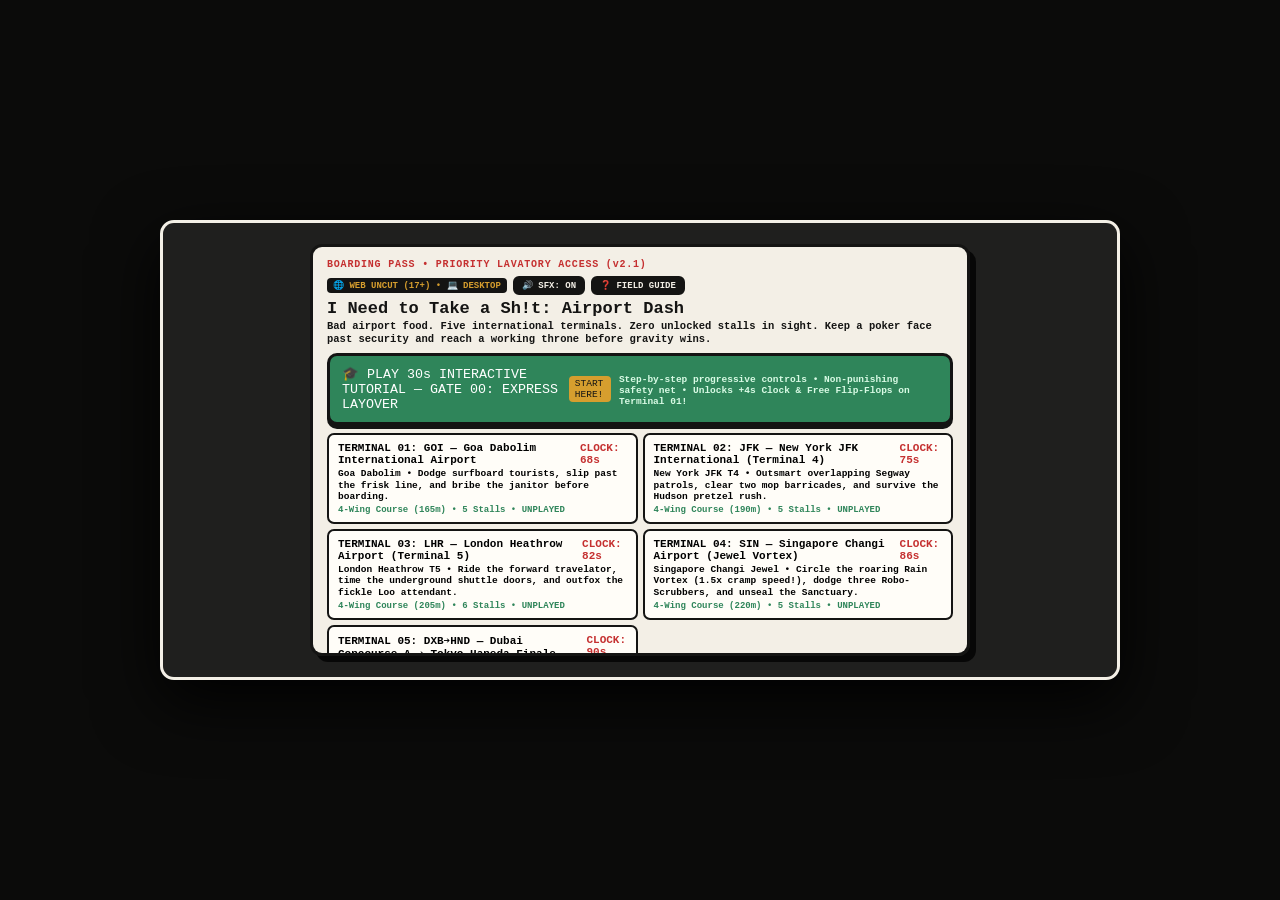
==== commit 78cfcb17: "feat(v2.1): add 30s interactive tutorial/playable ad, wide mobile camera + mini-map, desktop WASD au" ====
--- a/index.html
+++ b/index.html
@@ -3,48 +3,51 @@
 <head>
   <meta charset="UTF-8" />
   <meta name="viewport" content="width=device-width, initial-scale=1.0, maximum-scale=1.0, user-scalable=no" />
-  <title>Code Brown: Terminal Velocity (v2.0) — Playable Stealth-Action Comedy</title>
+  <title>Code Brown: Terminal Velocity (v2.1) — Playable Stealth-Action Comedy</title>
   <link rel="stylesheet" href="./css/styles_v2.css" />
 </head>
 <body>
   <div id="phone-frame" class="landscape-mode">
     <canvas id="game-canvas"></canvas>
 
-    <!-- TOP HUD PANEL WITH LIVE JOHNNY ROCKETFINGERS FACECAM & ORIENTATION TOGGLE -->
+    <!-- ULTRA-COMPACT 48PX TOP HUD PANEL (MAXIMIZES PHONE MAP VISIBILITY) -->
     <div class="hud-top" id="hud-panel" style="display:none;">
       <div class="hud-main-grid">
         <div class="facecam-box" onclick="window.cycleTestExpression()" title="Tap to test facial expressions">
-          <canvas id="facecam-canvas" width="60" height="56"></canvas>
-          <div id="facecam-label">COOL &amp; COLLECTED</div>
+          <canvas id="facecam-canvas" width="42" height="40"></canvas>
+          <div id="facecam-label">COOL</div>
         </div>
         <div class="hud-bars-col">
           <div class="hud-row">
-            <span id="hud-level-label">GOI | BOWEL CLOCK</span>
-            <span id="hud-timer-val" style="font-size:14px;">68.0s</span>
+            <span id="hud-level-label">GOI | CLOCK</span>
+            <span id="hud-timer-val" style="font-size:12px;color:var(--amber);">68.0s</span>
             <div class="hud-btn-group">
-              <button class="btn-primary" id="hud-orient-btn" style="padding:2px 6px;font-size:9px;margin:0;" onclick="window.toggleOrientationMode()">⇄ VIEW</button>
-              <button class="btn-primary" style="padding:2px 6px;font-size:9px;margin:0;" onclick="window.openMenu()">MAP</button>
+              <button class="btn-primary" id="hud-skip-tut-btn" style="padding:2px 5px;font-size:8.5px;margin:0;display:none;background:var(--emerald);color:#fff;" onclick="window.skipTutorialToCampaign()" title="Skip Tutorial & Start Terminal 01">⏭ SKIP</button>
+              <button class="btn-primary" id="hud-zoom-btn" style="padding:2px 5px;font-size:8.5px;margin:0;" onclick="window.toggleCameraZoom()" title="Toggle Wide-Angle Camera Zoom">🔍 ZOOM</button>
+              <button class="btn-primary" id="hud-sfx-btn" style="padding:2px 5px;font-size:8.5px;margin:0;" onclick="window.toggleAudioMute()" title="Toggle Procedural Sound Effects">🔊 SFX</button>
+              <button class="btn-primary" id="hud-pause-btn" style="padding:2px 6px;font-size:8.5px;margin:0;background:var(--amber);" onclick="window.togglePauseModal()" title="Pause & Tactical Field Guide ([P] or [Esc])">⏸ PAUSE / ?</button>
+              <button class="btn-primary" style="padding:2px 5px;font-size:8.5px;margin:0;" onclick="window.openMenu()">MAP</button>
             </div>
           </div>
           <div class="bar-track"><div id="hud-timer-bar" class="bar-fill" style="width:100%;background:var(--emerald);"></div></div>
           <div class="hud-row">
-            <span>SECURITY SUSPICION</span>
+            <span>SECURITY ALERT</span>
             <span id="hud-susp-val">0%</span>
           </div>
           <div class="bar-track"><div id="hud-susp-bar" class="bar-fill" style="width:0%;background:var(--paper);"></div></div>
         </div>
       </div>
       <div class="badge-strip" id="hud-badges"></div>
-      <div id="objective-bar">💡 Tip: Get past the Security Checkpoint! (Grab a Fast-Track Pass to skip the pat-down)</div>
+      <div id="objective-bar">💡 Tip: Get past the Security Checkpoint!</div>
     </div>
 
     <!-- PRE-CRAMP 3s WARNING BAR -->
-    <div id="cramp-warning-bar">⚠ GUT RUMBLE IN 2.5s — SLOW TO A WALK OR HIT [B] CLENCH!</div>
-
-    <!-- JOHNNY ROCKETFINGERS COMIC STRIP ACTION CUT-IN BANNER (HUMAN-FIRST COPY) -->
+    <div id="cramp-warning-bar">⚠ GUT RUMBLE IN 2.5s — SLOW TO A WALK OR HIT [B] / [SPACE] CLENCH!</div>
+
+    <!-- SLIM NON-BLOCKING TOAST TICKER (NEVER BLOCKS MAP OR GAMEPLAY) -->
     <div id="comic-banner" onclick="window.dismissBanner()">
       <div class="comic-inner">
-        <canvas id="cutin-face-canvas" width="68" height="68"></canvas>
+        <canvas id="cutin-face-canvas" width="38" height="38"></canvas>
         <div style="flex:1;min-width:0;">
           <div class="comic-header-row">
             <span id="comic-Speaker">INNER MONOLOGUE</span>
@@ -57,9 +60,9 @@
     </div>
 
     <!-- CONTEXTUAL INTERACTION PROMPT -->
-    <div id="interact-pill">TAP [A] OR RELEASE STICK: INTERACT</div>
-
-    <!-- DUAL-ORIENTATION GAMEPAD LAYER: (L) VIRTUAL STICK + (R) 4-BUTTON ARCADE DIAMOND -->
+    <div id="interact-pill">TAP [A] / [E]: INTERACT</div>
+
+    <!-- MOBILE TOUCH GAMEPAD LAYER (AUTO-HIDDEN ON DESKTOP COMPUTERS) -->
     <div id="gamepad-layer">
       <div id="left-stick-zone"></div>
       <div id="right-diamond-cluster">
@@ -86,64 +89,155 @@
       </div>
     </div>
 
-    <!-- BOARDING PASS LEVEL SELECT MODAL (v2.0 HUMAN-FIRST COPY) -->
+    <!-- DESKTOP KEYBOARD & MOUSE KEYBIND BAR (SHOWN AUTOMATICALLY ON COMPUTERS) -->
+    <div id="desktop-keybind-bar">
+      <span><span class="key-pill">WASD / Arrows</span>Walk</span>
+      <span><span class="key-pill">Shift</span>Sprint</span>
+      <span><span class="key-pill">E / Enter</span>Action</span>
+      <span><span class="key-pill">Space</span>Iron Clench</span>
+      <span><span class="key-pill">Q</span>Poker Face</span>
+      <span><span class="key-pill">F</span>Elbow Dash</span>
+      <span><span class="key-pill">P / Esc</span>Pause &amp; Guide</span>
+    </div>
+
+    <!-- PAUSE & TACTICAL FIELD GUIDE / TOOLTIPS MODAL -->
+    <div class="modal-overlay" id="pause-modal" style="display:none;">
+      <div class="card">
+        <div style="display:flex;justify-content:space-between;align-items:center;flex-wrap:wrap;gap:6px;">
+          <span style="color:var(--crimson);font-weight:900;font-size:11px;letter-spacing:0.8px;">
+            ⏸ TACTICAL TIMEOUT • AIRPORT SURVIVAL FIELD GUIDE
+          </span>
+          <span id="pause-device-badge" style="font-size:9.5px;font-weight:900;background:var(--ink);color:var(--paper);padding:2px 7px;border-radius:4px;">
+            DEVICE: AUTO-DETECTED
+          </span>
+        </div>
+        <h2 style="margin:4px 0 2px 0;font-size:15px;">How Not to Embarrass Yourself at the Gate</h2>
+        <div id="pause-current-tip" style="font-size:10.5px;font-weight:800;color:var(--emerald);margin-bottom:6px;">
+          💡 Current Objective: Slip past security, grab any gear on contact, and check the North stalls!
+        </div>
+
+        <!-- Visual Tooltip Cards (Populated from TACTICAL_TOOLTIPS_V2) -->
+        <div class="tooltip-grid" id="tooltip-grid"></div>
+
+        <div style="display:flex;flex-wrap:wrap;gap:6px;justify-content:space-between;margin-top:10px;border-top:2px dashed var(--ink);padding-top:8px;">
+          <div style="display:flex;gap:6px;flex-wrap:wrap;">
+            <button class="btn-primary" style="background:var(--emerald);color:#fff;" onclick="window.togglePauseModal()">▶ RESUME MISSION</button>
+            <button class="btn-primary" onclick="window.startTutorialLevel()">🎓 REPLAY 30s TUTORIAL</button>
+            <button class="btn-primary" onclick="window.toggleDesktopTouchOverride()">⌨️/📱 SWITCH UI MODE</button>
+          </div>
+          <div style="display:flex;gap:6px;flex-wrap:wrap;">
+            <button class="btn-primary" onclick="window.openMenu()">🗺️ BOARDING PASS</button>
+            <a class="v1-archive-link" href="./v1/index.html">🕹️ Classic v1.0</a>
+          </div>
+        </div>
+      </div>
+    </div>
+
+    <!-- CLEAN, DECLUTTERED BOARDING PASS HOME SCREEN (v2.1) -->
     <div class="modal-overlay" id="menu-modal">
       <div class="card">
         <div style="display:flex;justify-content:space-between;align-items:center;flex-wrap:wrap;gap:6px;">
           <span id="menu-top-tag" style="color:var(--crimson);font-weight:900;font-size:10px;letter-spacing:0.8px;">
-            BOARDING PASS • PRIORITY LAVATORY ACCESS
+            BOARDING PASS • PRIORITY LAVATORY ACCESS (v2.1)
           </span>
-          <div style="display:flex;align-items:center;gap:8px;">
-            <button class="btn-primary" id="menu-orient-btn" style="padding:3px 8px;font-size:9.5px;margin:0;" onclick="window.toggleOrientationMode()">
-              ⇄ MODE: LANDSCAPE GAMEPAD
+          <div style="display:flex;align-items:center;gap:6px;flex-wrap:wrap;">
+            <span id="menu-tenant-pill" style="font-size:9px;font-weight:900;background:var(--ink);color:var(--amber);padding:2px 6px;border-radius:4px;">
+              TENANT: INDIE WEB
+            </span>
+            <button class="btn-primary" id="menu-sfx-btn" style="padding:2px 7px;font-size:9px;margin:0;" onclick="window.toggleAudioMute()">
+              🔊 SFX: ON
             </button>
-            <label style="font-size:9.5px;font-weight:800;cursor:pointer;">
-              <input type="checkbox" id="safe-title-toggle" onchange="window.toggleSafeTitle()" /> Store-Safe Title
-            </label>
-          </div>
-        </div>
-
-        <h2 id="game-title-heading" style="margin:4px 0 3px 0;font-size:17px;">I Need to Take a Sh!t: Airport Dash</h2>
-        <div id="menu-subtitle" style="font-size:11px;font-weight:700;margin-bottom:7px;line-height:1.32;">
+            <button class="btn-primary" style="padding:2px 7px;font-size:9px;margin:0;" onclick="window.openPauseModalFromMenu()">
+              ❓ FIELD GUIDE
+            </button>
+          </div>
+        </div>
+
+        <h2 id="game-title-heading" style="margin:4px 0 2px 0;font-size:17px;">I Need to Take a Sh!t: Airport Dash</h2>
+        <div id="menu-subtitle" style="font-size:10.5px;font-weight:700;margin-bottom:6px;line-height:1.3;">
           Bad airport food. Five international terminals. Zero unlocked stalls in sight. Keep a poker face past security and reach a working throne before gravity wins.
         </div>
 
-        <!-- Mirror Check Expression Preview Strip (In-Universe Player Copy) -->
-        <div class="expr-preview-bar">
-          <canvas id="menu-expr-canvas" width="56" height="56"></canvas>
-          <div style="flex:1;">
-            <div style="font-size:10.5px;font-weight:900;color:var(--crimson);" id="menu-expr-title">
-              MIRROR CHECK: COOL &amp; COLLECTED
+        <!-- HERO TUTORIAL & PLAYABLE AD CTA (GAME TUTORIAL GUIDE COMPLIANT) -->
+        <button class="tutorial-hero-btn" onclick="window.startTutorialLevel()">
+          <div style="display:flex;justify-content:space-between;align-items:center;">
+            <span>🎓 PLAY 30s INTERACTIVE TUTORIAL — GATE 00: EXPRESS LAYOVER</span>
+            <span style="background:var(--amber);color:var(--ink);padding:2px 6px;border-radius:4px;font-size:9.5px;" id="tutorial-badge-status">START HERE!</span>
+          </div>
+          <div style="font-size:9.5px;font-weight:700;color:#d9fbe5;margin-top:2px;">
+            Step-by-step progressive controls • Non-punishing safety net • Unlocks +4s Clock &amp; Free Flip-Flops on Terminal 01!
+          </div>
+        </button>
+
+        <!-- 5 CAMPAIGN TERMINALS -->
+        <div class="level-grid" id="level-list"></div>
+
+        <!-- COLLAPSIBLE DRAWER FOR DIFFICULTY, MIRROR CHECK & TENANT/USER CLASSIFICATION -->
+        <button class="btn-primary" id="drawer-toggle-btn" style="width:100%;margin-top:6px;font-size:9.5px;background:#efe6d5;" onclick="window.toggleOptionsDrawer()">
+          ⚙️ TACTICAL OPTIONS: MEAL SPICE DIFFICULTY, MIRROR CHECK &amp; TENANT / USER CLASSIFIER ▾
+        </button>
+
+        <div id="options-drawer">
+          <!-- In-Universe Difficulty Selector -->
+          <div style="font-size:9.5px;font-weight:900;letter-spacing:0.4px;margin-bottom:3px;">1. HOW RISKY WAS YOUR IN-FLIGHT MEAL? (DIFFICULTY)</div>
+          <div class="diff-strip">
+            <button class="diff-btn" id="diff-casual" onclick="window.setDifficulty('casual')">
+              MILD TRAVEL TUMMY<br/><span style="font-weight:600;font-size:8.5px;">Relaxed Clock (+25%)</span>
+            </button>
+            <button class="diff-btn active" id="diff-standard" onclick="window.setDifficulty('standard')">
+              AIRPORT CURRY CRISIS<br/><span style="font-weight:600;font-size:8.5px;">Standard Rush</span>
+            </button>
+            <button class="diff-btn" id="diff-nightmare" onclick="window.setDifficulty('nightmare')">
+              STREET VENDOR REVENGE<br/><span style="font-weight:600;font-size:8.5px;">Panic Speed (-20%)</span>
+            </button>
+          </div>
+
+          <!-- Mirror Check Expression Preview Strip -->
+          <div class="expr-preview-bar" style="margin-top:6px;">
+            <canvas id="menu-expr-canvas" width="50" height="50"></canvas>
+            <div style="flex:1;">
+              <div style="font-size:10px;font-weight:900;color:var(--crimson);" id="menu-expr-title">
+                MIRROR CHECK: COOL &amp; COLLECTED
+              </div>
+              <div style="font-size:9px;font-weight:700;line-height:1.22;" id="menu-expr-desc">
+                "Act natural. Nobody suspects a guy chewing a toothpick." (Guards notice you 25% slower — 50% slower with [X] Poker Face!)
+              </div>
             </div>
-            <div style="font-size:9.5px;font-weight:700;line-height:1.25;" id="menu-expr-desc">
-              "Act natural. Nobody suspects a guy chewing a toothpick." (Guards notice you 25% slower — 50% slower with [X] Poker Face!)
+            <button class="btn-primary" style="padding:4px 7px;font-size:9px;margin:0;" onclick="window.cycleMenuExpression()">
+              PRACTICE FACE 🎭
+            </button>
+          </div>
+
+          <!-- Multi-Tenant Distribution & Live User Classification -->
+          <div style="margin-top:6px;padding:6px 8px;background:#fffdf8;border:2px solid var(--ink);border-radius:6px;">
+            <div style="display:flex;justify-content:space-between;align-items:center;flex-wrap:wrap;gap:4px;">
+              <span style="font-size:9.5px;font-weight:900;color:var(--crimson);">2. TENANT &amp; LIVE USER CLASSIFICATION</span>
+              <span id="classifier-live-readout" style="font-size:8.5px;font-weight:800;color:var(--emerald);">
+                Archetype: First-Time Traveler | Skill: Standard
+              </span>
             </div>
-          </div>
-          <button class="btn-primary" style="padding:5px 8px;font-size:9.5px;margin:0;" onclick="window.cycleMenuExpression()">
-            PRACTICE POKER FACE 🎭
-          </button>
-        </div>
-
-        <!-- In-Universe Difficulty Selector -->
-        <div style="font-size:9.5px;font-weight:900;letter-spacing:0.4px;">HOW RISKY WAS YOUR IN-FLIGHT MEAL?</div>
-        <div class="diff-strip">
-          <button class="diff-btn" id="diff-casual" onclick="window.setDifficulty('casual')">
-            MILD TRAVEL TUMMY<br/><span style="font-weight:600;font-size:8.5px;">Relaxed Clock</span>
-          </button>
-          <button class="diff-btn active" id="diff-standard" onclick="window.setDifficulty('standard')">
-            AIRPORT CURRY CRISIS<br/><span style="font-weight:600;font-size:8.5px;">Standard Rush</span>
-          </button>
-          <button class="diff-btn" id="diff-nightmare" onclick="window.setDifficulty('nightmare')">
-            STREET VENDOR REVENGE<br/><span style="font-weight:600;font-size:8.5px;">Panic Speed</span>
-          </button>
-        </div>
-
-        <div class="level-grid" id="level-list"></div>
+            <div style="display:flex;gap:4px;flex-wrap:wrap;margin-top:5px;">
+              <button class="btn-primary" style="padding:3px 6px;font-size:8.5px;margin:0;" onclick="window.selectTenantProfile('indie_web')">🌐 Indie Web</button>
+              <button class="btn-primary" style="padding:3px 6px;font-size:8.5px;margin:0;" onclick="window.selectTenantProfile('playable_ad')">📲 In-App Playable Ad</button>
+              <button class="btn-primary" style="padding:3px 6px;font-size:8.5px;margin:0;" onclick="window.selectTenantProfile('app_store_safe')">🛡️ App Store Safe (12+)</button>
+              <button class="btn-primary" style="padding:3px 6px;font-size:8.5px;margin:0;" onclick="window.selectTenantProfile('copilots_playtest')">🧪 Copilots QA</button>
+              <button class="btn-primary" style="padding:3px 6px;font-size:8.5px;margin:0;background:var(--ink);color:var(--amber);" onclick="window.exportTelemetryReport()">📊 Export Telemetry JSON</button>
+            </div>
+            <div style="display:flex;justify-content:space-between;align-items:center;margin-top:5px;font-size:9px;font-weight:700;">
+              <button class="btn-primary" id="menu-orient-btn" style="padding:2px 6px;font-size:8.5px;margin:0;" onclick="window.toggleOrientationMode()">
+                ⇄ MODE: LANDSCAPE GAMEPAD
+              </button>
+              <label style="cursor:pointer;">
+                <input type="checkbox" id="safe-title-toggle" onchange="window.toggleSafeTitle()" /> Store-Safe Title
+              </label>
+            </div>
+          </div>
+        </div>
 
         <!-- Classic v1.0 Archive Link & Controls Summary -->
         <div class="archive-bar">
-          <span>🎮 Controls: <b>(L) Stick / WASD</b> Move • <b>[A]/E</b> Action • <b>[B]/Space</b> Clench • <b>[X]/Q</b> Poker Face • <b>[Y]/F</b> Elbow Dash</span>
-          <a class="v1-archive-link" href="./v1/index.html">🕹️ Play Classic v1.0 (Portrait Archive)</a>
+          <span id="menu-controls-hint">🎮 Auto-Detects <b>Desktop WASD / Arrows</b> or <b>Mobile Touch Stick</b> • Press <b>[P]</b> for Field Guide</span>
+          <a class="v1-archive-link" href="./v1/index.html">🕹️ Play Classic v1.0 (With Return to v2.1)</a>
         </div>
       </div>
     </div>
@@ -161,29 +255,39 @@
       </div>
     </div>
 
-    <!-- END OF RUN SLAPSTICK MODAL WITH EXPRESSION PORTRAIT -->
+    <!-- END OF RUN SLAPSTICK MODAL WITH EXPRESSION PORTRAIT & PLAYABLE AD CTA -->
     <div class="modal-overlay" id="outcome-modal" style="display:none;">
       <div class="card" style="text-align:center;max-width:460px;">
-        <canvas id="outcome-face-canvas" width="76" height="76" style="background:#fffdf8;border:3px solid var(--ink);border-radius:10px;margin:0 auto 6px auto;display:block;"></canvas>
-        <h2 id="outcome-title" style="margin:4px 0;">THRONE SECURED!</h2>
-        <div id="outcome-sub" style="font-weight:800;font-size:12px;margin-bottom:8px;"></div>
-        <p id="outcome-bark" style="font-style:italic;font-weight:700;font-size:13px;margin:8px 0;"></p>
-        <div id="outcome-stats" style="font-weight:900;font-size:12.5px;margin:8px 0;"></div>
-        <div>
-          <button class="btn-primary" onclick="window.retryCurrentLevel()">RETRY TERMINAL</button>
-          <button class="btn-primary" onclick="window.nextOrMenu()">NEXT / TERMINAL MAP</button>
+        <canvas id="outcome-face-canvas" width="70" height="70" style="background:#fffdf8;border:3px solid var(--ink);border-radius:10px;margin:0 auto 5px auto;display:block;"></canvas>
+        <h2 id="outcome-title" style="margin:3px 0;font-size:16px;">THRONE SECURED!</h2>
+        <div id="outcome-sub" style="font-weight:800;font-size:11.5px;margin-bottom:6px;"></div>
+        <p id="outcome-bark" style="font-style:italic;font-weight:700;font-size:12px;margin:6px 0;"></p>
+        <div id="outcome-stats" style="font-weight:900;font-size:11.5px;margin:6px 0;"></div>
+        <div id="outcome-archetype-tag" style="font-size:10px;font-weight:800;color:var(--emerald);margin-bottom:8px;"></div>
+        <div style="display:flex;justify-content:center;gap:6px;flex-wrap:wrap;">
+          <button class="btn-primary" onclick="window.retryCurrentLevel()">🔄 RETRY</button>
+          <button class="btn-primary" id="outcome-next-btn" style="background:var(--emerald);color:#fff;" onclick="window.nextOrMenu()">🚀 NEXT TERMINAL</button>
+          <button class="btn-primary" onclick="window.openMenu()">🗺️ BOARDING PASS</button>
         </div>
       </div>
     </div>
   </div>
 
-  <!-- MODULAR ES6 ENTRY POINT -->
+  <!-- MODULAR ES6 ENTRY POINT (v2.1) -->
   <script type="module">
-    import { UI_COPY_V2, EXPRESSION_META, EXPRESSION_DYNAMICS, HANEDA_KEYS } from "./src/config_copy_v2.js";
+    import {
+      UI_COPY_V2,
+      EXPRESSION_META,
+      HANEDA_KEYS,
+      TUTORIAL_STEPS_V2,
+      TACTICAL_TOOLTIPS_V2
+    } from "./src/config_copy_v2.js";
     import { LEVELS_V2 } from "./src/maps_v2.js";
     import { createInputController } from "./src/input_controller_v2.js";
     import { createSimulationEngine } from "./src/sim_engine_v2.js";
     import { drawJohnnyExpression, renderWorldV2 } from "./src/noir_renderer_v2.js";
+    import { createAudioHapticsEngine } from "./src/audio_haptics_v2.js";
+    import { createTenantClassifier } from "./src/tenant_classifier_v2.js";
 
     const phoneFrame = document.getElementById("phone-frame");
     const canvas = document.getElementById("game-canvas");
@@ -198,53 +302,119 @@
     const outcomeCanvas = document.getElementById("outcome-face-canvas");
     const outcomeCtx = outcomeCanvas.getContext("2d");
 
-    // Create deterministic simulation engine
-    const engine = createSimulationEngine({
-      onShowBanner(dialogue) {
-        const meta = EXPRESSION_META.find((e) => e.id === dialogue.expr) || EXPRESSION_META[0];
-        document.getElementById("comic-Speaker").textContent = dialogue.speaker;
-        // Section 3.1: No "EXPR:" prefix or "EFFECT:" debug prefix!
-        document.getElementById("comic-expr-pill").textContent = meta.label;
-        document.getElementById("comic-text").textContent = `"${dialogue.text}"`;
-        document.getElementById("comic-effect-tag").textContent = dialogue.tip;
-        document.getElementById("comic-banner").style.display = "block";
-        drawJohnnyExpression(cutinCtx, cutinCanvas.width, cutinCanvas.height, dialogue.expr, engine.sim.worldClock);
+    // 1. Initialize Mobile-Safe WebAudio & Haptics Engine + Multi-Tenant User Classifier
+    const audio = createAudioHapticsEngine();
+    const tenantClassifier = createTenantClassifier();
+
+    // 2. Create Deterministic Simulation Engine
+    const engine = createSimulationEngine(
+      {
+        onShowBanner(dialogue) {
+          const meta = EXPRESSION_META.find((e) => e.id === dialogue.expr) || EXPRESSION_META[0];
+          document.getElementById("comic-Speaker").textContent = dialogue.speaker;
+          document.getElementById("comic-expr-pill").textContent = meta.label;
+          document.getElementById("comic-text").textContent = `"${dialogue.text}"`;
+          document.getElementById("comic-effect-tag").textContent = dialogue.tip;
+          document.getElementById("comic-banner").style.display = "block";
+          drawJohnnyExpression(cutinCtx, cutinCanvas.width, cutinCanvas.height, dialogue.expr, engine.sim.worldClock);
+        },
+        onHideBanner() {
+          document.getElementById("comic-banner").style.display = "none";
+        },
+        onOpenBidetModal() {
+          openBidetBossModal();
+        },
+        onFinishRun(won, reason) {
+          showOutcomeModal(won, reason);
+        },
+        onPauseChanged(paused) {
+          const pauseModal = document.getElementById("pause-modal");
+          pauseModal.style.display = paused ? "flex" : "none";
+          if (paused) {
+            populatePauseModal();
+          }
+        },
+        onStateChanged() {
+          syncHudUI();
+        }
       },
-      onHideBanner() {
-        document.getElementById("comic-banner").style.display = "none";
-      },
-      onOpenBidetModal() {
-        openBidetBossModal();
-      },
-      onFinishRun(won, reason) {
-        showOutcomeModal(won, reason);
-      },
-      onStateChanged() {
-        syncHudUI();
-      }
-    });
+      audio,
+      tenantClassifier
+    );
 
     const { sim } = engine;
 
-    // Create unified input controller (Portrait Dial + Landscape Stick & 4-Buttons + Keyboard/Gamepad)
+    // Apply initial tenant profile defaults (e.g., store-safe title or playable_ad auto-boot)
+    const activeTenant = tenantClassifier.getActiveTenant();
+    if (activeTenant.defaultSafeTitle) {
+      sim.safeTitle = true;
+    }
+
+    // 3. Create Unified Input Controller (Auto-Detects Desktop WASD/Arrows vs Mobile Touch)
+    let manualTouchOverride = null; // null = auto, true = force touch UI, false = force desktop UI
+
+    function syncControlModeVisibility(mode, hideTouch) {
+      const useDesktopBar = manualTouchOverride !== null ? !manualTouchOverride : Boolean(hideTouch);
+      const gpLayer = document.getElementById("gamepad-layer");
+      const deskBar = document.getElementById("desktop-keybind-bar");
+      if (sim.state === "playing") {
+        gpLayer.style.display = useDesktopBar ? "none" : "block";
+        deskBar.style.display = useDesktopBar ? "flex" : "none";
+      } else {
+        gpLayer.style.display = "none";
+        deskBar.style.display = "none";
+      }
+    }
+
     const input = createInputController(
       canvas,
       () => sim,
       {
-        onActionA: () => engine.triggerInstantAction(),
-        onClenchB: () => engine.triggerClench(),
-        onPokerX: () => engine.triggerPokerFace(),
-        onDashY: () => engine.triggerElbowDash(input.dial)
+        onActionA: () => {
+          audio.unlock();
+          tenantClassifier.recordAbilityUse("action");
+          engine.triggerInstantAction();
+        },
+        onClenchB: () => {
+          audio.unlock();
+          tenantClassifier.recordAbilityUse("clench");
+          engine.triggerClench();
+        },
+        onPokerX: () => {
+          audio.unlock();
+          tenantClassifier.recordAbilityUse("poker");
+          engine.triggerPokerFace();
+        },
+        onDashY: () => {
+          audio.unlock();
+          tenantClassifier.recordAbilityUse("dash");
+          engine.triggerElbowDash(input.dial);
+        },
+        onTogglePause: () => {
+          audio.unlock();
+          if (sim.state === "playing" || sim.state === "paused") {
+            engine.togglePause();
+          }
+        },
+        onInputModeChange: (mode, hideTouch) => {
+          tenantClassifier.recordInputMode(mode);
+          syncControlModeVisibility(mode, hideTouch);
+        },
+        onCanvasWorldClick: (screenX, screenY) => {
+          audio.unlock();
+          inspectCanvasObjectAt(screenX, screenY);
+        }
       }
     );
 
-    // Wire 4-Button Arcade Diamond with multi-touch isolation (stopPropagation on pointerdown)
+    // Wire 4-Button Arcade Diamond with multi-touch isolation
     function bindArcadeButton(btnId, handler) {
       const el = document.getElementById(btnId);
       if (!el) return;
       el.addEventListener("pointerdown", (e) => {
         e.preventDefault();
         e.stopPropagation();
+        audio.unlock();
         handler();
       });
     }
@@ -253,6 +423,27 @@
     bindArcadeButton("btn-arcade-b", () => engine.triggerClench());
     bindArcadeButton("btn-arcade-x", () => engine.triggerPokerFace());
     bindArcadeButton("btn-arcade-y", () => engine.triggerElbowDash(input.dial));
+
+    // Allow clicking/tapping anywhere on the canvas to inspect nearby items/stalls/guards or tap the Mini-Map
+    function inspectCanvasObjectAt(screenX, screenY) {
+      if (sim.state !== "playing" || !sim.activeLvl) return;
+      // Check if user tapped the top-right Mini-Map radar to cycle zoom
+      if (screenX >= canvas.width - 104 && screenY >= 50 && screenY <= 175) {
+        window.toggleCameraZoom();
+        return;
+      }
+      // Show a quick non-blocking tactical tooltip bubble for the nearest object
+      if (sim.nearestInteractable) {
+        engine.spawnSpeechBubble(
+          sim.player.x,
+          sim.player.y,
+          `💡 ${sim.nearestInteractable.label} — Press [A] / [E]!`,
+          "player",
+          2.0
+        );
+        audio.playTutorialDing();
+      }
+    }
 
     function applyOrientationClasses() {
       if (sim.orientationMode === "landscape") {
@@ -269,10 +460,6 @@
             ? "⇄ MODE: LANDSCAPE GAMEPAD"
             : "⇄ MODE: PORTRAIT ONE-THUMB";
       }
-      const hudOrientBtn = document.getElementById("hud-orient-btn");
-      if (hudOrientBtn) {
-        hudOrientBtn.textContent = sim.orientationMode === "landscape" ? "⇄ PORTRAIT" : "⇄ LANDSCAPE";
-      }
       resizeCanvas();
     }
 
@@ -284,8 +471,86 @@
 
     window.addEventListener("resize", resizeCanvas);
 
-    // --- MENU & UI HELPERS EXPOSED FOR INLINE HANDLERS ---
+    // --- EXPOSED WINDOW ACTIONS FOR UI CONTROLS ---
+    window.toggleCameraZoom = function () {
+      audio.unlock();
+      sim.zoomPreset = sim.zoomPreset === "wide" ? "close" : "wide";
+      engine.saveProgress();
+      const zoomBtn = document.getElementById("hud-zoom-btn");
+      if (zoomBtn) {
+        zoomBtn.textContent = sim.zoomPreset === "wide" ? "🔍 WIDE" : "🔍 CLOSE";
+      }
+      audio.playTutorialDing();
+    };
+
+    window.toggleAudioMute = function () {
+      audio.unlock();
+      const muted = audio.toggleMute();
+      const hudBtn = document.getElementById("hud-sfx-btn");
+      const menuBtn = document.getElementById("menu-sfx-btn");
+      if (hudBtn) hudBtn.textContent = muted ? "🔇 MUTE" : "🔊 SFX";
+      if (menuBtn) menuBtn.textContent = muted ? "🔇 SFX: OFF" : "🔊 SFX: ON";
+      if (!muted) audio.playTutorialDing();
+    };
+
+    window.togglePauseModal = function () {
+      audio.unlock();
+      if (sim.state === "playing" || sim.state === "paused") {
+        engine.togglePause();
+      } else {
+        const pm = document.getElementById("pause-modal");
+        pm.style.display = pm.style.display === "flex" ? "none" : "flex";
+        if (pm.style.display === "flex") populatePauseModal();
+      }
+    };
+
+    window.openPauseModalFromMenu = function () {
+      audio.unlock();
+      populatePauseModal();
+      document.getElementById("pause-modal").style.display = "flex";
+    };
+
+    window.toggleDesktopTouchOverride = function () {
+      audio.unlock();
+      if (manualTouchOverride === null) {
+        manualTouchOverride = Boolean(input.dial.hideTouchOverlay);
+      } else {
+        manualTouchOverride = !manualTouchOverride;
+      }
+      input.dial.hideTouchOverlay = !manualTouchOverride;
+      syncControlModeVisibility(input.dial.inputSource, input.dial.hideTouchOverlay);
+      populatePauseModal();
+    };
+
+    window.toggleOptionsDrawer = function () {
+      audio.unlock();
+      const drawer = document.getElementById("options-drawer");
+      const isOpen = drawer.classList.toggle("open");
+      const btn = document.getElementById("drawer-toggle-btn");
+      btn.textContent = isOpen
+        ? "⚙️ HIDE TACTICAL OPTIONS, DIFFICULTY & TENANT CLASSIFIER ▴"
+        : "⚙️ TACTICAL OPTIONS: MEAL SPICE DIFFICULTY, MIRROR CHECK & TENANT / USER CLASSIFIER ▾";
+      refreshClassifierReadout();
+    };
+
+    window.selectTenantProfile = function (tenantId) {
+      audio.unlock();
+      const profile = tenantClassifier.setTenant(tenantId);
+      sim.safeTitle = Boolean(profile.defaultSafeTitle);
+      document.getElementById("safe-title-toggle").checked = sim.safeTitle;
+      window.toggleSafeTitle();
+      refreshClassifierReadout();
+      audio.playTutorialDing();
+    };
+
+    window.exportTelemetryReport = function () {
+      audio.unlock();
+      tenantClassifier.exportSessionReport();
+      audio.playPickup();
+    };
+
     window.toggleOrientationMode = function () {
+      audio.unlock();
       sim.orientationMode = sim.orientationMode === "landscape" ? "portrait" : "landscape";
       engine.saveProgress();
       applyOrientationClasses();
@@ -300,13 +565,16 @@
     };
 
     window.cycleMenuExpression = function () {
+      audio.unlock();
       sim.menuExprIdx = (sim.menuExprIdx + 1) % EXPRESSION_META.length;
       const m = EXPRESSION_META[sim.menuExprIdx];
       document.getElementById("menu-expr-title").textContent = m.mirrorTitle;
       document.getElementById("menu-expr-desc").textContent = m.mirrorDesc;
+      audio.playPokerWhistle();
     };
 
     window.cycleTestExpression = function () {
+      audio.unlock();
       sim.menuExprIdx = (sim.menuExprIdx + 1) % EXPRESSION_META.length;
       const m = EXPRESSION_META[sim.menuExprIdx];
       sim.overrideExpression = m.id;
@@ -314,6 +582,7 @@
     };
 
     window.setDifficulty = function (tier) {
+      audio.unlock();
       sim.difficulty = tier;
       ["casual", "standard", "nightmare"].forEach((t) => {
         document.getElementById("diff-" + t).classList.toggle("active", t === tier);
@@ -329,38 +598,121 @@
     };
 
     window.openMenu = function () {
+      audio.unlock();
       sim.state = "menu";
       document.getElementById("hud-panel").style.display = "none";
       document.getElementById("gamepad-layer").style.display = "none";
+      document.getElementById("desktop-keybind-bar").style.display = "none";
       document.getElementById("cramp-warning-bar").style.display = "none";
       document.getElementById("interact-pill").style.display = "none";
       document.getElementById("bidet-modal").style.display = "none";
       document.getElementById("outcome-modal").style.display = "none";
+      document.getElementById("pause-modal").style.display = "none";
       document.getElementById("menu-modal").style.display = "flex";
+      refreshClassifierReadout();
       buildMenuList();
     };
 
-    window.startLevelByIndex = function (idx) {
+    window.startTutorialLevel = function () {
+      audio.unlock();
       document.getElementById("menu-modal").style.display = "none";
       document.getElementById("outcome-modal").style.display = "none";
       document.getElementById("bidet-modal").style.display = "none";
+      document.getElementById("pause-modal").style.display = "none";
       document.getElementById("hud-panel").style.display = "block";
-      document.getElementById("gamepad-layer").style.display = "block";
+      resizeCanvas();
+      engine.startTutorial();
+      syncControlModeVisibility(input.dial.inputSource, input.dial.hideTouchOverlay);
+      audio.playTutorialDing();
+    };
+
+    window.skipTutorialToCampaign = function () {
+      audio.unlock();
+      tenantClassifier.state.tutorialCompleted = true;
+      tenantClassifier.state.starterBonusUnlocked = true;
+      tenantClassifier.persist();
+      window.startLevelByIndex(0);
+    };
+
+    window.startLevelByIndex = function (idx) {
+      audio.unlock();
+      document.getElementById("menu-modal").style.display = "none";
+      document.getElementById("outcome-modal").style.display = "none";
+      document.getElementById("bidet-modal").style.display = "none";
+      document.getElementById("pause-modal").style.display = "none";
+      document.getElementById("hud-panel").style.display = "block";
       resizeCanvas();
       engine.startLevel(idx);
+      syncControlModeVisibility(input.dial.inputSource, input.dial.hideTouchOverlay);
+      audio.playTutorialDing();
     };
 
     window.retryCurrentLevel = function () {
-      window.startLevelByIndex(sim.currentLevelIdx);
+      audio.unlock();
+      if (sim.isTutorial) {
+        window.startTutorialLevel();
+      } else {
+        window.startLevelByIndex(sim.currentLevelIdx);
+      }
     };
 
     window.nextOrMenu = function () {
+      audio.unlock();
+      if (sim.isTutorial) {
+        if (tenantClassifier.getActiveTenant().id === "playable_ad") {
+          tenantClassifier.triggerPlayableAdCta();
+        }
+        window.startLevelByIndex(0);
+        return;
+      }
       if (sim.state === "won" && sim.currentLevelIdx < LEVELS_V2.length - 1) {
         window.startLevelByIndex(sim.currentLevelIdx + 1);
       } else {
         window.openMenu();
       }
     };
+
+    function populatePauseModal() {
+      const grid = document.getElementById("tooltip-grid");
+      grid.innerHTML = "";
+      TACTICAL_TOOLTIPS_V2.forEach((item) => {
+        const card = document.createElement("div");
+        card.className = "tooltip-card";
+        card.innerHTML = `
+          <div class="tooltip-card-title">${item.icon} ${item.name || item.title}</div>
+          <div class="tooltip-card-desc">${item.desc}</div>
+        `;
+        grid.appendChild(card);
+      });
+
+      const snap = tenantClassifier.getSnapshot();
+      const modeLabel = input.dial.hideTouchOverlay ? "Desktop Keyboard (WASD)" : "Mobile Touch Stick";
+      document.getElementById("pause-device-badge").textContent =
+        `${snap.deviceClass.toUpperCase()} • ${modeLabel}`;
+
+      const objBar = document.getElementById("objective-bar");
+      if (objBar) {
+        document.getElementById("pause-current-tip").textContent = objBar.textContent;
+      }
+    }
+
+    function refreshClassifierReadout() {
+      const snap = tenantClassifier.getSnapshot();
+      const pill = document.getElementById("menu-tenant-pill");
+      if (pill) {
+        pill.textContent = `${snap.tenantBadge} • ${snap.deviceClass === "desktop_computer" ? "💻 DESKTOP" : "📱 MOBILE"}`;
+      }
+      const readout = document.getElementById("classifier-live-readout");
+      if (readout) {
+        readout.textContent = `Archetype: ${snap.userSegment.archetypeLabel} | Tier: ${snap.userSegment.skillTier}`;
+      }
+      const tutBadge = document.getElementById("tutorial-badge-status");
+      if (tutBadge) {
+        tutBadge.textContent = tenantClassifier.state.starterBonusUnlocked
+          ? "✓ COMPLETED (+4s BONUS ACTIVE)"
+          : "START HERE!";
+      }
+    }
 
     function buildMenuList() {
       const list = document.getElementById("level-list");
@@ -372,17 +724,21 @@
           ? `BEST: ${sim.bestRecords[lvl.id].toFixed(1)}s left`
           : "UNPLAYED";
         const adjPar = Math.round(lvl.parSec * dCfg.timerMult);
+        const bonusTag =
+          idx === 0 && tenantClassifier.state.starterBonusUnlocked
+            ? ` • <span style="color:var(--amber);">🎓 +4s &amp; Flip-Flops</span>`
+            : "";
         const btn = document.createElement("button");
         btn.className = "level-btn";
         btn.onclick = () => window.startLevelByIndex(idx);
         btn.innerHTML = `
-          <div style="display:flex;justify-content:space-between;font-weight:900;font-size:11.5px;">
+          <div style="display:flex;justify-content:space-between;font-weight:900;font-size:11px;">
             <span>TERMINAL 0${lvl.num}: ${lvl.iata} — ${lvl.name}</span>
             <span style="color:var(--crimson);">CLOCK: ${adjPar}s</span>
           </div>
-          <div style="font-size:10px;margin-top:2px;font-weight:700;line-height:1.25;">${lvl.sub}</div>
-          <div style="font-size:9.5px;margin-top:3px;color:var(--emerald);font-weight:900;">
-            4-Wing Course (${lvl.pathMeters}m) • ${lvl.stalls.length} Mystery Stalls • ${best}
+          <div style="font-size:9.5px;margin-top:2px;font-weight:700;line-height:1.22;">${lvl.sub}</div>
+          <div style="font-size:9px;margin-top:2px;color:var(--emerald);font-weight:900;">
+            4-Wing Course (${lvl.pathMeters}m) • ${lvl.stalls.length} Stalls • ${best}${bonusTag}
           </div>
         `;
         list.appendChild(btn);
@@ -403,10 +759,12 @@
           <div style="font-size:9px;">${item.e}</div>
         `;
         btn.onclick = () => {
+          audio.unlock();
           if (item.win) {
             document.getElementById("bidet-modal").style.display = "none";
             engine.finishRun(true, "HANEDA WASHLET-9000 ELECTRONIC LID UNLOCKED!");
           } else {
+            audio.playLockedDoor();
             sim.bidetClock = Math.max(0.1, sim.bidetClock - 1.2);
           }
         };
@@ -431,6 +789,24 @@
           ' again."';
       document.getElementById("outcome-stats").textContent =
         `Remaining Clock: ${sim.timerSec.toFixed(1)}s  |  Final Suspicion: ${sim.suspicion.toFixed(0)}%`;
+
+      const snap = tenantClassifier.getSnapshot();
+      document.getElementById("outcome-archetype-tag").textContent =
+        `Classified Playstyle: ${snap.userSegment.archetypeLabel} (${snap.tenantName})`;
+
+      const nextBtn = document.getElementById("outcome-next-btn");
+      if (sim.isTutorial) {
+        nextBtn.textContent =
+          snap.tenantId === "playable_ad"
+            ? tenantClassifier.getActiveTenant().ctaLabel
+            : "🚀 PLAY TERMINAL 01: GOA (WITH +4s BONUS!)";
+      } else {
+        nextBtn.textContent =
+          won && sim.currentLevelIdx < LEVELS_V2.length - 1
+            ? "🚀 NEXT TERMINAL"
+            : "🗺️ BOARDING PASS";
+      }
+
       drawJohnnyExpression(
         outcomeCtx,
         outcomeCanvas.width,
@@ -445,8 +821,13 @@
       const p = sim.player;
       const lvl = sim.activeLvl;
 
-      document.getElementById("hud-level-label").textContent = `${lvl.iata} | BOWEL CLOCK`;
+      document.getElementById("hud-level-label").textContent = `${lvl.iata} | CLOCK`;
       document.getElementById("hud-timer-val").textContent = `${sim.timerSec.toFixed(1)}s`;
+
+      const skipBtn = document.getElementById("hud-skip-tut-btn");
+      if (skipBtn) {
+        skipBtn.style.display = sim.isTutorial ? "inline-block" : "none";
+      }
 
       const pct = Math.max(0, (sim.timerSec / sim.maxTimerSec) * 100);
       const tBar = document.getElementById("hud-timer-bar");
@@ -462,7 +843,7 @@
 
       const exprMeta =
         EXPRESSION_META.find((e) => e.id === sim.activeExpression) || EXPRESSION_META[0];
-      document.getElementById("facecam-label").textContent = exprMeta.label;
+      document.getElementById("facecam-label").textContent = exprMeta.label.split(" ")[0];
       drawJohnnyExpression(
         facecamCtx,
         facecamCanvas.width,
@@ -471,9 +852,15 @@
         sim.worldClock
       );
 
-      // Update 4-Button Arcade Diamond Sub-Status & Cooldowns
+      // Progressive Button Unlocking during Tutorial (GAME TUTORIAL GUIDE: introduce 1 mechanic at a time)
+      const tutStep = sim.isTutorial
+        ? TUTORIAL_STEPS_V2[Math.min((sim.tutorialStep || 1) - 1, TUTORIAL_STEPS_V2.length - 1)]
+        : null;
+      const unlockedList = tutStep ? tutStep.unlockedBtns : ["a", "b", "x", "y"];
+
       const btnA = document.getElementById("btn-arcade-a");
       const subA = document.getElementById("sub-btn-a");
+      btnA.style.opacity = unlockedList.includes("a") ? "1" : "0.28";
       if (sim.nearestInteractable) {
         btnA.classList.add("pulse-ready");
         subA.textContent = "NOW!";
@@ -484,6 +871,7 @@
 
       const btnB = document.getElementById("btn-arcade-b");
       const subB = document.getElementById("sub-btn-b");
+      btnB.style.opacity = unlockedList.includes("b") ? "1" : "0.28";
       if (p.clenchActive > 0) {
         btnB.classList.remove("on-cooldown");
         subB.textContent = "HOLD!";
@@ -497,6 +885,7 @@
 
       const btnX = document.getElementById("btn-arcade-x");
       const subX = document.getElementById("sub-btn-x");
+      btnX.style.opacity = unlockedList.includes("x") ? "1" : "0.28";
       if (p.pokerFaceTimer > 0) {
         btnX.classList.remove("on-cooldown");
         subX.textContent = `${p.pokerFaceTimer.toFixed(1)}s`;
@@ -510,6 +899,7 @@
 
       const btnY = document.getElementById("btn-arcade-y");
       const subY = document.getElementById("sub-btn-y");
+      btnY.style.opacity = unlockedList.includes("y") ? "1" : "0.28";
       if (p.elbowDashTimer > 0) {
         btnY.classList.remove("on-cooldown");
         subY.textContent = "GO!";
@@ -528,10 +918,10 @@
         warnBar.textContent =
           p.clenchActive > 0
             ? "🍑 IRON CLENCH ACTIVE — CRAMP WAVE BLOCKED!"
-            : "💥 CRAMP WAVE ACTIVE! WALK OR TAP [B] CLENCH!";
+            : "💥 CRAMP WAVE ACTIVE! WALK OR TAP [B] / [SPACE] CLENCH!";
       } else if (sim.timeToNextCramp <= 3.0) {
         warnBar.style.display = "block";
-        warnBar.textContent = `⚠ GUT RUMBLE IN ${sim.timeToNextCramp.toFixed(1)}s — SLOW TO A WALK OR HIT [B] CLENCH!`;
+        warnBar.textContent = `⚠ GUT RUMBLE IN ${sim.timeToNextCramp.toFixed(1)}s — WALK OR HIT [B] / [SPACE] CLENCH!`;
       } else {
         warnBar.style.display = "none";
       }
@@ -540,31 +930,31 @@
       const pill = document.getElementById("interact-pill");
       if (sim.nearestInteractable) {
         pill.style.display = "block";
-        pill.textContent = `TAP [A] OR PAUSE: ${sim.nearestInteractable.label}`;
+        pill.textContent = `TAP [A] / PRESS [E]: ${sim.nearestInteractable.label}`;
       } else {
         pill.style.display = "none";
       }
 
-      // Section 3.1 Human-First HUD Stage Objective Bar
+      // HUD Stage Objective Bar (Shows progressive tutorial prompt when in Tutorial mode)
       const objEl = document.getElementById("objective-bar");
-      const allBarricadesCleared = lvl.hazards.every((h) => h.cleared);
-      if (p.y > lvl.secLineY) {
-        objEl.textContent = UI_COPY_V2.hudObjectives.stage1;
-      } else if (!allBarricadesCleared) {
-        objEl.textContent = UI_COPY_V2.hudObjectives.stage2;
-      } else {
-        objEl.textContent = UI_COPY_V2.hudObjectives.stage3;
-      }
-
-      // Active Status Badges
+      if (sim.isTutorial && tutStep) {
+        const promptText = input.dial.hideTouchOverlay ? tutStep.promptDesktop : tutStep.promptMobile;
+        objEl.textContent = `${tutStep.title} — ${promptText}`;
+      } else {
+        const allBarricadesCleared = lvl.hazards.every((h) => h.cleared);
+        if (p.y > lvl.secLineY) {
+          objEl.textContent = UI_COPY_V2.hudObjectives.stage1;
+        } else if (!allBarricadesCleared) {
+          objEl.textContent = UI_COPY_V2.hudObjectives.stage2;
+        } else {
+          objEl.textContent = UI_COPY_V2.hudObjectives.stage3;
+        }
+      }
+
+      // Compact Active Status Badges
       const badges = [];
-      badges.push(
-        `<span class="badge" style="background:#2b6cb0;">FACE: ${exprMeta.label}</span>`
-      );
       if (p.pokerFaceTimer > 0) {
-        badges.push(
-          `<span class="badge" style="background:var(--amber);color:#141413;">🎭 POKER FACE (-50% GUARD ALERT)</span>`
-        );
+        badges.push(`<span class="badge" style="background:var(--amber);color:#141413;">🎭 POKER FACE</span>`);
       }
       if (p.flipFlops) {
         badges.push(`<span class="badge" style="background:var(--emerald);">🩴 GRIP SOLES</span>`);
@@ -576,17 +966,10 @@
         badges.push(`<span class="badge" style="background:var(--emerald);">🎫 VIP PASS</span>`);
       }
       if (p.clipboardRevealed) {
-        badges.push(`<span class="badge" style="background:var(--emerald);">📋 TOILET MAPPED</span>`);
+        badges.push(`<span class="badge" style="background:var(--emerald);">📋 MAPPED</span>`);
       }
       if (p.speedBoostTimer > 0) {
-        badges.push(
-          `<span class="badge" style="background:var(--crimson);">🌶️ TURBO (${p.speedBoostTimer.toFixed(1)}s)</span>`
-        );
-      }
-      if (p.friskTimer > 0) {
-        badges.push(
-          `<span class="badge" style="background:var(--crimson);">🧤 FRISKED (${p.friskTimer.toFixed(1)}s)</span>`
-        );
+        badges.push(`<span class="badge" style="background:var(--crimson);">🌶️ TURBO</span>`);
       }
       document.getElementById("hud-badges").innerHTML = badges.join("");
     }
@@ -596,6 +979,12 @@
     window.toggleSafeTitle();
     window.setDifficulty(sim.difficulty);
     applyOrientationClasses();
+    refreshClassifierReadout();
+
+    // If launched as an In-App Playable Ad (?tenant=playable_ad), boot directly into the 30s Interactive Tutorial!
+    if (tenantClassifier.getActiveTenant().autoStartTutorial) {
+      window.startTutorialLevel();
+    }
 
     // Main 60 FPS Loop
     let lastMs = performance.now();
--- a/css/styles_v2.css
+++ b/css/styles_v2.css
@@ -29,30 +29,29 @@
   touch-action: none;
 }
 
-/* --- DUAL-ORIENTATION VIEWPORT FRAME (PORTRAIT & LANDSCAPE) --- */
+/* --- VIEWPORT FRAME (PORTRAIT, LANDSCAPE & DESKTOP COMPUTER) --- */
 #phone-frame {
   position: relative;
   width: min(100vw, 450px);
   height: min(100vh, 880px);
   background: var(--tile);
-  border: 4px solid var(--paper);
-  border-radius: 18px;
+  border: 3.5px solid var(--paper);
+  border-radius: 16px;
   overflow: hidden;
   box-shadow: 0 22px 65px rgba(0, 0, 0, 0.92);
-  transition: width 0.22s ease, height 0.22s ease;
-}
-
-/* Landscape Widescreen Controller Mode (Section 4.2) */
+  transition: width 0.2s ease, height 0.2s ease;
+}
+
 #phone-frame.landscape-mode {
-  width: min(100vw, 940px);
-  height: min(100vh, 450px);
-  border-radius: 16px;
-}
-
-/* Optional Desktop Cinema Expansion (v3-ready preview toggle) */
-#phone-frame.desktop-cinema {
-  width: min(98vw, 1180px);
-  height: min(94vh, 660px);
+  width: min(100vw, 960px);
+  height: min(100vh, 460px);
+  border-radius: 14px;
+}
+
+#phone-frame.desktop-computer-frame {
+  width: min(98vw, 1060px);
+  height: min(94vh, 640px);
+  border-radius: 14px;
 }
 
 canvas#game-canvas {
@@ -61,63 +60,53 @@
   height: 100%;
 }
 
-/* --- TOP HUD WITH LIVE FACECAM PORTRAIT & HUMAN-FIRST COPY --- */
+/* --- ULTRA-COMPACT TOP HUD STRIP (FREES UP >90% OF PHONE MAP VIEWPORT!) --- */
 .hud-top {
   position: absolute;
-  top: 8px;
-  left: 8px;
-  right: 8px;
-  background: rgba(20, 20, 19, 0.94);
-  border: 2.5px solid var(--paper);
-  border-radius: 10px;
-  padding: 7px 10px;
+  top: 6px;
+  left: 6px;
+  right: 6px;
+  background: rgba(20, 20, 19, 0.88);
+  backdrop-filter: blur(4px);
+  border: 2px solid rgba(243, 239, 230, 0.85);
+  border-radius: 9px;
+  padding: 4px 8px;
   z-index: 16;
-  box-shadow: 0 4px 14px rgba(0, 0, 0, 0.65);
-}
-
-#phone-frame.landscape-mode .hud-top {
-  padding: 5px 10px;
+  box-shadow: 0 3px 10px rgba(0, 0, 0, 0.55);
 }
 
 .hud-main-grid {
   display: flex;
-  gap: 9px;
+  gap: 8px;
   align-items: center;
 }
 
 .facecam-box {
   display: flex;
-  flex-direction: column;
-  align-items: center;
+  align-items: center;
+  gap: 5px;
   background: #1e1e1c;
-  border: 2px solid var(--paper);
-  border-radius: 8px;
-  padding: 3px;
-  min-width: 66px;
-  cursor: pointer;
+  border: 1.5px solid var(--paper);
+  border-radius: 6px;
+  padding: 2px 4px;
+  cursor: pointer;
+  flex-shrink: 0;
 }
 
 #facecam-canvas {
-  width: 56px;
-  height: 52px;
+  width: 34px;
+  height: 32px;
   display: block;
   background: var(--paper);
-  border-radius: 5px;
-}
-
-#phone-frame.landscape-mode #facecam-canvas {
-  width: 46px;
-  height: 42px;
+  border-radius: 4px;
 }
 
 #facecam-label {
-  font-size: 8.5px;
+  font-size: 8px;
   font-weight: 900;
   color: var(--amber);
-  margin-top: 2px;
-  text-align: center;
-  letter-spacing: 0.3px;
-  white-space: nowrap;
+  max-width: 54px;
+  line-height: 1.05;
 }
 
 .hud-bars-col {
@@ -130,24 +119,45 @@
   justify-content: space-between;
   align-items: center;
   font-weight: 900;
-  font-size: 11.5px;
-  margin-bottom: 3px;
+  font-size: 10.5px;
+  gap: 4px;
+}
+
+.hud-btn-group {
+  display: flex;
+  gap: 3px;
+  align-items: center;
+}
+
+.hud-mini-btn {
+  background: #2d3748;
+  color: var(--paper);
+  border: 1.5px solid rgba(255, 255, 255, 0.45);
+  border-radius: 5px;
+  padding: 2px 5px;
+  font-family: inherit;
+  font-size: 9px;
+  font-weight: 900;
+  cursor: pointer;
+}
+
+.hud-mini-btn:hover {
+  background: #4a5568;
+}
+
+.dual-bars-row {
+  display: flex;
   gap: 6px;
-}
-
-.hud-btn-group {
-  display: flex;
-  gap: 4px;
-  align-items: center;
+  align-items: center;
+  margin-top: 2px;
 }
 
 .bar-track {
-  width: 100%;
-  height: 8px;
+  flex: 1;
+  height: 6px;
   background: rgba(255, 255, 255, 0.16);
-  border-radius: 4px;
+  border-radius: 3px;
   overflow: hidden;
-  margin-bottom: 4px;
 }
 
 .bar-fill {
@@ -155,179 +165,151 @@
   transition: width 0.08s linear;
 }
 
-.badge-strip {
-  display: flex;
-  flex-wrap: wrap;
-  gap: 4px;
+#objective-bar {
   margin-top: 3px;
-}
-
-.badge {
-  font-size: 9.5px;
-  font-weight: 900;
   padding: 2px 6px;
   border-radius: 4px;
-  background: #2d3748;
-  color: var(--paper);
-  border: 1px solid rgba(255, 255, 255, 0.25);
-}
-
-#objective-bar {
-  margin-top: 4px;
-  padding: 4px 8px;
-  border-radius: 5px;
   background: rgba(214, 158, 46, 0.18);
-  border-left: 3.5px solid var(--amber);
-  font-size: 10.5px;
+  border-left: 3px solid var(--amber);
+  font-size: 9.5px;
   font-weight: 800;
   color: #fefcbf;
-  line-height: 1.25;
-}
-
-/* --- PRE-CRAMP 3s WARNING BAR --- */
-#cramp-warning-bar {
-  position: absolute;
-  top: 132px;
-  left: 12px;
-  right: 12px;
-  background: var(--crimson);
-  color: #fff;
-  border: 2.5px solid var(--paper);
-  border-radius: 7px;
-  padding: 5px 9px;
-  font-size: 11.5px;
-  font-weight: 900;
-  text-align: center;
-  letter-spacing: 0.4px;
-  z-index: 17;
+  white-space: nowrap;
+  overflow: hidden;
+  text-overflow: ellipsis;
+}
+
+/* --- SLIM NON-BLOCKING TOP TOAST TICKER (REPLACES GIANT SCREEN-COVERING BANNER) --- */
+#comic-banner {
+  position: absolute;
+  top: 60px;
+  left: 8px;
+  right: 92px; /* Leaves room for the top-right Mini-Map Radar! */
+  background: rgba(243, 239, 230, 0.94);
+  color: var(--ink);
+  border: 2.5px solid var(--ink);
+  border-radius: 8px;
+  padding: 4px 8px;
+  box-shadow: 3px 3px 0 rgba(0, 0, 0, 0.75);
+  z-index: 18;
   display: none;
-  animation: pulseWarn 0.32s infinite alternate;
-  box-shadow: 0 4px 12px rgba(197, 48, 48, 0.78);
-}
-
-#phone-frame.landscape-mode #cramp-warning-bar {
-  top: 98px;
-  left: 180px;
-  right: 180px;
-}
-
-@keyframes pulseWarn {
-  from { transform: scale(0.98); background: #9b2c2c; }
-  to { transform: scale(1.02); background: #e53e3e; }
-}
-
-/* --- JOHNNY ROCKETFINGERS ACTION CUT-IN COMIC PANEL --- */
-#comic-banner {
-  position: absolute;
-  top: 162px;
-  left: 10px;
-  right: 10px;
-  background: var(--paper);
-  color: var(--ink);
-  border: 3.5px solid var(--ink);
-  border-radius: 10px;
-  padding: 9px 11px;
-  box-shadow: 6px 6px 0 rgba(0, 0, 0, 0.85);
-  z-index: 20;
-  display: none;
-  cursor: pointer;
-  animation: comicSlideIn 0.18s cubic-bezier(0.16, 1, 0.3, 1);
-}
-
-#phone-frame.landscape-mode #comic-banner {
-  top: 102px;
-  left: 170px;
-  right: 170px;
-}
-
-@keyframes comicSlideIn {
-  from { transform: translateY(-18px) scale(0.95); opacity: 0; }
-  to { transform: translateY(0) scale(1); opacity: 1; }
+  cursor: pointer;
 }
 
 .comic-inner {
   display: flex;
-  gap: 10px;
+  gap: 7px;
   align-items: center;
 }
 
 #cutin-face-canvas {
-  width: 64px;
-  height: 64px;
+  width: 34px;
+  height: 34px;
   flex-shrink: 0;
   background: #fffdf8;
-  border: 2.5px solid var(--ink);
-  border-radius: 7px;
+  border: 2px solid var(--ink);
+  border-radius: 5px;
 }
 
 .comic-header-row {
   display: flex;
   justify-content: space-between;
   align-items: center;
-  gap: 6px;
+  gap: 4px;
 }
 
 #comic-Speaker {
   color: var(--crimson);
   font-weight: 900;
-  font-size: 11px;
-  letter-spacing: 0.6px;
+  font-size: 9.5px;
 }
 
 #comic-expr-pill {
   background: var(--ink);
   color: var(--amber);
-  font-size: 9px;
-  font-weight: 900;
-  padding: 2px 6px;
-  border-radius: 4px;
+  font-size: 8px;
+  font-weight: 900;
+  padding: 1px 4px;
+  border-radius: 3px;
 }
 
 #comic-text {
   font-weight: 800;
   font-style: italic;
-  font-size: 12.5px;
-  margin-top: 3px;
-  line-height: 1.3;
+  font-size: 10.5px;
+  line-height: 1.18;
+  display: -webkit-box;
+  -webkit-line-clamp: 2;
+  -webkit-box-orient: vertical;
+  overflow: hidden;
 }
 
 #comic-effect-tag {
-  margin-top: 5px;
+  margin-top: 2px;
   display: inline-block;
   background: #1a202c;
   color: #fefcbf;
-  border-left: 3.5px solid var(--amber);
-  padding: 3px 8px;
-  border-radius: 4px;
-  font-size: 10.5px;
-  font-weight: 900;
-  letter-spacing: 0.2px;
+  padding: 1.5px 5px;
+  border-radius: 3px;
+  font-size: 9px;
+  font-weight: 900;
+}
+
+/* --- SLIM CRAMP WARNING PILL --- */
+#cramp-warning-bar {
+  position: absolute;
+  top: 60px;
+  left: 50%;
+  transform: translateX(-50%);
+  background: var(--crimson);
+  color: #fff;
+  border: 2px solid var(--paper);
+  border-radius: 6px;
+  padding: 3px 10px;
+  font-size: 10px;
+  font-weight: 900;
+  white-space: nowrap;
+  z-index: 19;
+  display: none;
+  box-shadow: 0 3px 10px rgba(197, 48, 48, 0.78);
 }
 
 /* --- CONTEXTUAL INTERACTION PILL --- */
 #interact-pill {
   position: absolute;
-  bottom: 204px;
+  bottom: 34px;
   left: 50%;
   transform: translateX(-50%);
-  background: rgba(20, 20, 19, 0.95);
-  border: 2.5px solid var(--amber);
+  background: rgba(20, 20, 19, 0.92);
+  border: 2px solid var(--amber);
   color: #fefcbf;
-  padding: 6px 14px;
-  border-radius: 8px;
-  font-size: 11.5px;
+  padding: 4px 11px;
+  border-radius: 7px;
+  font-size: 10.5px;
   font-weight: 900;
   white-space: nowrap;
   z-index: 15;
   display: none;
-  box-shadow: 0 4px 12px rgba(0, 0, 0, 0.75);
-}
-
-#phone-frame.landscape-mode #interact-pill {
-  bottom: 22px;
-}
-
-/* --- LANDSCAPE & PORTRAIT GAMEPAD LAYER (L STICK + R 4-BUTTON DIAMOND) --- */
+}
+
+/* --- DESKTOP KEYBOARD CONTROLS FOOTER BAR (SHOWN AUTOMATICALLY ON COMPUTERS) --- */
+#desktop-keybind-bar {
+  position: absolute;
+  bottom: 0;
+  left: 0;
+  right: 0;
+  background: rgba(20, 20, 19, 0.92);
+  border-top: 1.5px solid rgba(243, 239, 230, 0.4);
+  color: #fefcbf;
+  font-size: 10px;
+  font-weight: 900;
+  text-align: center;
+  padding: 4px 8px;
+  z-index: 14;
+  display: none;
+}
+
+/* --- MOBILE / TABLET GAMEPAD LAYER (HIDDEN ON COMPUTERS!) --- */
 #gamepad-layer {
   position: absolute;
   inset: 0;
@@ -336,137 +318,157 @@
   display: none;
 }
 
-/* Left Virtual Joystick Zone */
 #left-stick-zone {
   position: absolute;
-  left: 18px;
-  bottom: 16px;
-  width: 146px;
-  height: 146px;
-  pointer-events: none; /* Canvas handles multi-touch pointer tracking seamlessly */
-}
-
-/* Right 4-Button Arcade Diamond Cluster */
+  left: 14px;
+  bottom: 14px;
+  width: 130px;
+  height: 130px;
+  pointer-events: none;
+}
+
 #right-diamond-cluster {
   position: absolute;
-  right: 16px;
-  bottom: 14px;
-  width: 186px;
-  height: 178px;
+  right: 12px;
+  bottom: 12px;
+  width: 162px;
+  height: 156px;
   pointer-events: auto;
 }
 
-/* In Portrait Mode, compact the 4-button diamond into the bottom-right corner so it never collides with the center thumb dial */
 #phone-frame.portrait-mode #right-diamond-cluster {
-  right: 10px;
-  bottom: 14px;
-  width: 144px;
-  height: 142px;
+  right: 8px;
+  bottom: 12px;
+  width: 132px;
+  height: 130px;
 }
 
 .arcade-btn {
   position: absolute;
-  width: 58px;
-  height: 58px;
+  width: 50px;
+  height: 50px;
   border-radius: 50%;
-  border: 3px solid var(--paper);
+  border: 2.5px solid var(--paper);
   color: var(--paper);
   font-family: 'Courier New', monospace;
   font-weight: 900;
-  font-size: 9.5px;
+  font-size: 8.5px;
   line-height: 1.05;
   display: flex;
   flex-direction: column;
   justify-content: center;
   align-items: center;
-  box-shadow: 0 4px 0 var(--ink);
+  box-shadow: 0 3px 0 var(--ink);
   cursor: pointer;
   touch-action: manipulation;
   text-align: center;
   padding: 2px;
-  transition: transform 0.06s, filter 0.1s;
+  opacity: 0.88;
 }
 
 #phone-frame.portrait-mode .arcade-btn {
-  width: 48px;
-  height: 48px;
-  font-size: 8.5px;
+  width: 44px;
+  height: 44px;
+  font-size: 8px;
 }
 
 .arcade-btn:active {
-  transform: translateY(3px);
+  transform: translateY(2px);
   box-shadow: 0 1px 0 var(--ink);
 }
 
 .arcade-btn.on-cooldown {
-  filter: grayscale(0.55) brightness(0.78);
+  filter: grayscale(0.55) brightness(0.75);
 }
 
 .arcade-btn.pulse-ready {
   animation: actionPulse 0.45s infinite alternate;
+  opacity: 1;
 }
 
 @keyframes actionPulse {
-  from { transform: scale(1.0); box-shadow: 0 0 0 2px rgba(47, 133, 90, 0.4), 0 4px 0 var(--ink); }
-  to { transform: scale(1.09); box-shadow: 0 0 14px 4px rgba(72, 187, 120, 0.9), 0 4px 0 var(--ink); }
-}
-
-.btn-y { top: 0; left: 64px; background: var(--crimson); }
-.btn-x { top: 58px; left: 4px; background: var(--amber); color: var(--ink); }
-.btn-b { top: 58px; right: 4px; background: var(--blue); }
-.btn-a { bottom: 0; left: 64px; background: var(--emerald); }
-
-#phone-frame.portrait-mode .btn-y { top: 0; left: 48px; }
-#phone-frame.portrait-mode .btn-x { top: 46px; left: 0; }
-#phone-frame.portrait-mode .btn-b { top: 46px; right: 0; }
-#phone-frame.portrait-mode .btn-a { bottom: 0; left: 48px; }
+  from { transform: scale(1.0); box-shadow: 0 0 0 2px rgba(47, 133, 90, 0.4), 0 3px 0 var(--ink); }
+  to { transform: scale(1.09); box-shadow: 0 0 12px 3px rgba(72, 187, 120, 0.9), 0 3px 0 var(--ink); }
+}
+
+.btn-y { top: 0; left: 56px; background: var(--crimson); }
+.btn-x { top: 52px; left: 2px; background: var(--amber); color: var(--ink); }
+.btn-b { top: 52px; right: 2px; background: var(--blue); }
+.btn-a { bottom: 0; left: 56px; background: var(--emerald); }
+
+#phone-frame.portrait-mode .btn-y { top: 0; left: 44px; }
+#phone-frame.portrait-mode .btn-x { top: 42px; left: 0; }
+#phone-frame.portrait-mode .btn-b { top: 42px; right: 0; }
+#phone-frame.portrait-mode .btn-a { bottom: 0; left: 44px; }
 
 .btn-key-badge {
-  font-size: 8px;
+  font-size: 7.5px;
   font-weight: 900;
   opacity: 0.9;
 }
 
 .btn-sub-status {
-  font-size: 7.5px;
-  font-weight: 900;
-  margin-top: 1px;
-}
-
-/* --- MODALS --- */
+  font-size: 7px;
+  font-weight: 900;
+}
+
+/* --- CLEAN, LESS-NOISY HOME SCREEN & MODALS --- */
 .modal-overlay {
   position: absolute;
   inset: 0;
-  background: rgba(10, 10, 10, 0.92);
+  background: rgba(10, 10, 10, 0.90);
   display: flex;
   flex-direction: column;
   justify-content: center;
   align-items: center;
-  padding: 12px;
+  padding: 10px;
   z-index: 30;
 }
 
 .card {
   width: 100%;
-  max-width: 680px;
+  max-width: 660px;
   max-height: 95%;
   overflow-y: auto;
   background: var(--paper);
   color: var(--ink);
-  border: 4px solid var(--ink);
+  border: 3.5px solid var(--ink);
   border-radius: 12px;
-  padding: 13px 15px;
+  padding: 12px 14px;
   box-shadow: 6px 6px 0 rgba(0, 0, 0, 0.78);
+}
+
+.tutorial-hero-btn {
+  width: 100%;
+  background: var(--emerald);
+  color: #ffffff;
+  border: 3px solid var(--ink);
+  border-radius: 10px;
+  padding: 10px 12px;
+  font-family: inherit;
+  cursor: pointer;
+  text-align: left;
+  box-shadow: 0 4px 0 var(--ink);
+  margin: 6px 0 8px 0;
+  display: flex;
+  justify-content: space-between;
+  align-items: center;
+  gap: 8px;
+}
+
+.tutorial-hero-btn:hover {
+  background: #276749;
 }
 
 .level-grid {
   display: grid;
   grid-template-columns: 1fr;
-  gap: 6px;
-  margin-top: 6px;
-}
-
-#phone-frame.landscape-mode .level-grid {
+  gap: 5px;
+  margin-top: 4px;
+}
+
+#phone-frame.landscape-mode .level-grid,
+#phone-frame.desktop-computer-frame .level-grid {
   grid-template-columns: repeat(2, 1fr);
 }
 
@@ -474,16 +476,16 @@
   width: 100%;
   text-align: left;
   background: #fffdf8;
-  border: 2.5px solid var(--ink);
-  border-radius: 8px;
-  padding: 8px 10px;
+  border: 2px solid var(--ink);
+  border-radius: 7px;
+  padding: 7px 9px;
   cursor: pointer;
   font-family: inherit;
-  transition: transform 0.1s, background 0.1s;
+  transition: transform 0.08s, background 0.08s;
 }
 
 .level-btn:hover {
-  transform: translateY(-2px);
+  transform: translateY(-1px);
   background: #f7f0df;
 }
 
@@ -492,7 +494,7 @@
   color: var(--paper);
   border: 2px solid var(--ink);
   border-radius: 6px;
-  padding: 7px 11px;
+  padding: 6px 10px;
   font-family: inherit;
   font-weight: 900;
   cursor: pointer;
@@ -501,23 +503,49 @@
 
 .btn-primary:hover {
   background: #2d3748;
+}
+
+.drawer-toggle-btn {
+  width: 100%;
+  background: #e2ddd2;
+  color: var(--ink);
+  border: 2px solid var(--ink);
+  border-radius: 6px;
+  padding: 6px 10px;
+  font-family: inherit;
+  font-size: 10px;
+  font-weight: 900;
+  cursor: pointer;
+  margin-top: 7px;
+  text-align: left;
+  display: flex;
+  justify-content: space-between;
+}
+
+#options-drawer {
+  display: none;
+  margin-top: 6px;
+  padding: 8px;
+  background: #eae5d9;
+  border: 2px solid var(--ink);
+  border-radius: 8px;
 }
 
 .diff-strip {
   display: grid;
   grid-template-columns: repeat(3, 1fr);
-  gap: 6px;
-  margin: 6px 0;
+  gap: 5px;
+  margin: 5px 0;
 }
 
 .diff-btn {
-  padding: 6px 5px;
+  padding: 5px 4px;
   font-family: inherit;
-  font-size: 9.5px;
-  font-weight: 900;
-  border: 2px solid var(--ink);
-  border-radius: 6px;
-  background: #e2ddd2;
+  font-size: 9px;
+  font-weight: 900;
+  border: 2px solid var(--ink);
+  border-radius: 5px;
+  background: #fffdf8;
   color: var(--ink);
   cursor: pointer;
   text-align: center;
@@ -531,41 +559,40 @@
 .expr-preview-bar {
   display: flex;
   align-items: center;
-  gap: 9px;
-  background: #e9e4d8;
-  border: 2px solid var(--ink);
-  border-radius: 8px;
-  padding: 6px 9px;
+  gap: 8px;
+  background: #fffdf8;
+  border: 2px solid var(--ink);
+  border-radius: 7px;
+  padding: 5px 8px;
   margin-bottom: 6px;
 }
 
 #menu-expr-canvas {
-  width: 50px;
-  height: 50px;
+  width: 44px;
+  height: 44px;
   background: var(--paper);
   border: 2px solid var(--ink);
+  border-radius: 5px;
+  flex-shrink: 0;
+}
+
+.tooltip-grid {
+  display: grid;
+  grid-template-columns: 1fr;
+  gap: 5px;
+  margin: 8px 0;
+  text-align: left;
+}
+
+.tooltip-row {
+  display: flex;
+  align-items: center;
+  gap: 8px;
+  background: #fffdf8;
+  border: 1.5px solid var(--ink);
   border-radius: 6px;
-  flex-shrink: 0;
-}
-
-.archive-bar {
-  display: flex;
-  justify-content: space-between;
-  align-items: center;
-  flex-wrap: wrap;
-  gap: 6px;
-  margin-top: 8px;
-  padding-top: 7px;
-  border-top: 2px dashed rgba(20, 20, 19, 0.28);
-  font-size: 10px;
-  font-weight: 800;
-}
-
-.v1-archive-link {
-  color: var(--crimson);
-  font-weight: 900;
-  text-decoration: underline;
-  cursor: pointer;
+  padding: 5px 8px;
+  font-size: 10.5px;
 }
 
 .bidet-grid {
@@ -585,7 +612,3 @@
   font-family: inherit;
   text-align: center;
 }
-
-.bidet-key:hover {
-  background: #2d3748;
-}
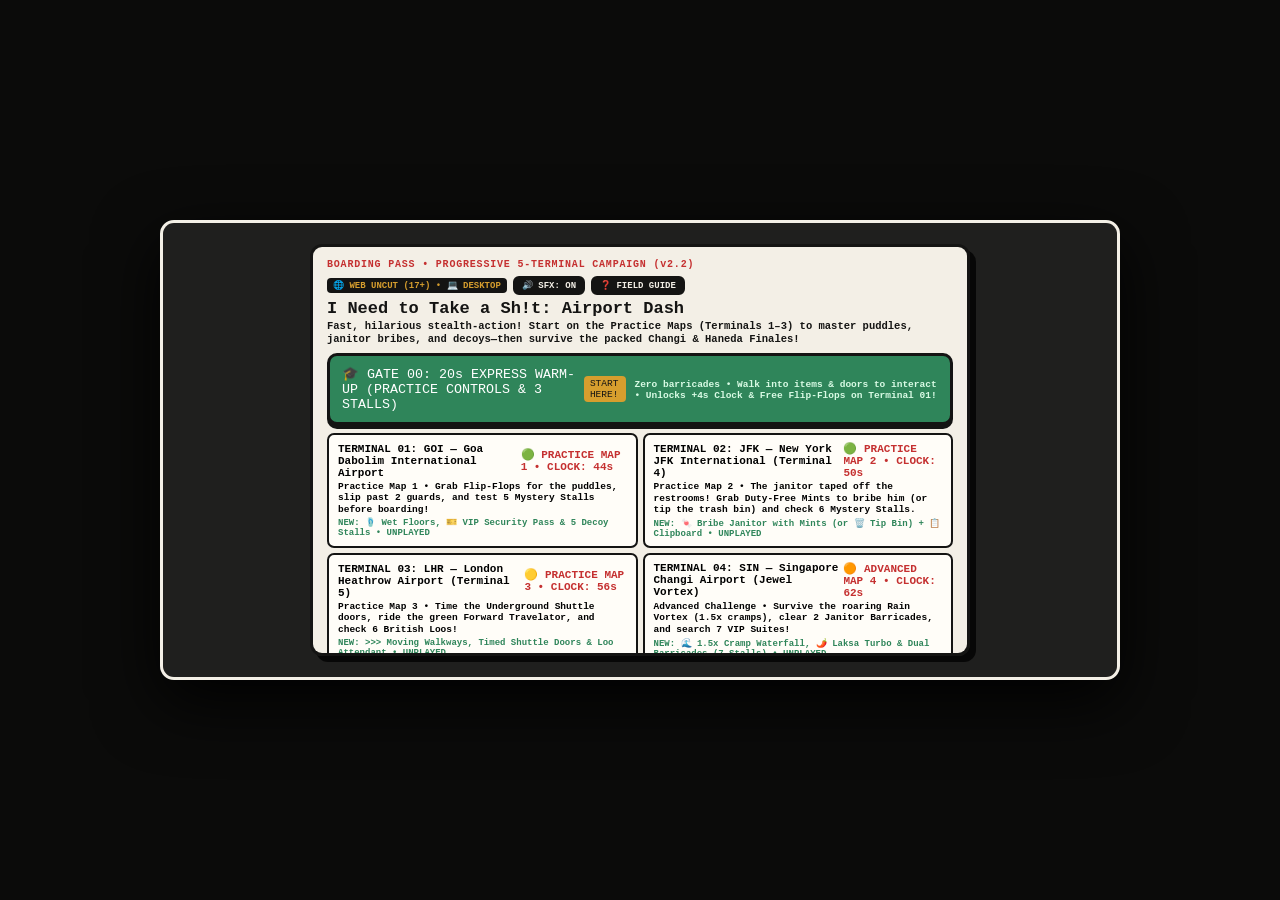
==== commit ce53aa17: "feat(v2.2.0): The Fun & Focus Cut - progressive mechanics, janitor bribes, mystery decoys & 34px HUD" ====
--- a/index.html
+++ b/index.html
@@ -3,48 +3,48 @@
 <head>
   <meta charset="UTF-8" />
   <meta name="viewport" content="width=device-width, initial-scale=1.0, maximum-scale=1.0, user-scalable=no" />
-  <title>Code Brown: Terminal Velocity (v2.1) — Playable Stealth-Action Comedy</title>
+  <title>Code Brown: Terminal Velocity (v2.2) — Playable Stealth-Action Comedy</title>
   <link rel="stylesheet" href="./css/styles_v2.css" />
 </head>
 <body>
   <div id="phone-frame" class="landscape-mode">
     <canvas id="game-canvas"></canvas>
 
-    <!-- ULTRA-COMPACT 48PX TOP HUD PANEL (MAXIMIZES PHONE MAP VISIBILITY) -->
+    <!-- ULTRA-MINIMAL 34PX SINGLE-STRIP TOP HUD (FREES UP >93% OF SCREEN REAL ESTATE) -->
     <div class="hud-top" id="hud-panel" style="display:none;">
       <div class="hud-main-grid">
         <div class="facecam-box" onclick="window.cycleTestExpression()" title="Tap to test facial expressions">
-          <canvas id="facecam-canvas" width="42" height="40"></canvas>
+          <canvas id="facecam-canvas" width="32" height="32"></canvas>
           <div id="facecam-label">COOL</div>
         </div>
         <div class="hud-bars-col">
           <div class="hud-row">
-            <span id="hud-level-label">GOI | CLOCK</span>
-            <span id="hud-timer-val" style="font-size:12px;color:var(--amber);">68.0s</span>
-            <div class="hud-btn-group">
-              <button class="btn-primary" id="hud-skip-tut-btn" style="padding:2px 5px;font-size:8.5px;margin:0;display:none;background:var(--emerald);color:#fff;" onclick="window.skipTutorialToCampaign()" title="Skip Tutorial & Start Terminal 01">⏭ SKIP</button>
-              <button class="btn-primary" id="hud-zoom-btn" style="padding:2px 5px;font-size:8.5px;margin:0;" onclick="window.toggleCameraZoom()" title="Toggle Wide-Angle Camera Zoom">🔍 ZOOM</button>
-              <button class="btn-primary" id="hud-sfx-btn" style="padding:2px 5px;font-size:8.5px;margin:0;" onclick="window.toggleAudioMute()" title="Toggle Procedural Sound Effects">🔊 SFX</button>
-              <button class="btn-primary" id="hud-pause-btn" style="padding:2px 6px;font-size:8.5px;margin:0;background:var(--amber);" onclick="window.togglePauseModal()" title="Pause & Tactical Field Guide ([P] or [Esc])">⏸ PAUSE / ?</button>
-              <button class="btn-primary" style="padding:2px 5px;font-size:8.5px;margin:0;" onclick="window.openMenu()">MAP</button>
-            </div>
-          </div>
-          <div class="bar-track"><div id="hud-timer-bar" class="bar-fill" style="width:100%;background:var(--emerald);"></div></div>
+            <span id="hud-level-label">GOI</span>
+            <span id="hud-timer-val" style="font-size:11.5px;color:var(--amber);">44.0s</span>
+            <div class="bar-track"><div id="hud-timer-bar" class="bar-fill" style="width:100%;background:var(--emerald);"></div></div>
+          </div>
           <div class="hud-row">
-            <span>SECURITY ALERT</span>
-            <span id="hud-susp-val">0%</span>
-          </div>
-          <div class="bar-track"><div id="hud-susp-bar" class="bar-fill" style="width:0%;background:var(--paper);"></div></div>
+            <span style="font-size:8.5px;color:#cbd5e0;">ALERT</span>
+            <span id="hud-susp-val" style="font-size:10px;">0%</span>
+            <div class="bar-track" style="width:36px;"><div id="hud-susp-bar" class="bar-fill" style="width:0%;background:var(--paper);"></div></div>
+          </div>
+          <div id="objective-bar">💡 Goal: Slip past Security!</div>
+          <div class="badge-strip" id="hud-badges" style="margin:0;flex-wrap:nowrap;"></div>
+          <div class="hud-btn-group">
+            <button class="btn-primary" id="hud-skip-tut-btn" style="padding:2px 5px;font-size:8.5px;margin:0;display:none;background:var(--emerald);color:#fff;" onclick="window.skipTutorialToCampaign()" title="Skip Tutorial & Start Terminal 01">⏭ SKIP</button>
+            <button class="btn-primary" id="hud-zoom-btn" style="padding:2px 5px;font-size:8.5px;margin:0;" onclick="window.toggleCameraZoom()" title="Toggle Wide-Angle Camera Zoom">🔍</button>
+            <button class="btn-primary" id="hud-sfx-btn" style="padding:2px 5px;font-size:8.5px;margin:0;" onclick="window.toggleAudioMute()" title="Toggle Sound Effects">🔊</button>
+            <button class="btn-primary" id="hud-pause-btn" style="padding:2px 5px;font-size:8.5px;margin:0;background:var(--amber);" onclick="window.togglePauseModal()" title="Pause & Field Guide ([P] or [Esc])">⏸</button>
+            <button class="btn-primary" style="padding:2px 5px;font-size:8.5px;margin:0;" onclick="window.openMenu()" title="Return to Boarding Pass">🗺️</button>
+          </div>
         </div>
       </div>
-      <div class="badge-strip" id="hud-badges"></div>
-      <div id="objective-bar">💡 Tip: Get past the Security Checkpoint!</div>
     </div>
 
     <!-- PRE-CRAMP 3s WARNING BAR -->
-    <div id="cramp-warning-bar">⚠ GUT RUMBLE IN 2.5s — SLOW TO A WALK OR HIT [B] / [SPACE] CLENCH!</div>
-
-    <!-- SLIM NON-BLOCKING TOAST TICKER (NEVER BLOCKS MAP OR GAMEPLAY) -->
+    <div id="cramp-warning-bar">⚠ GUT RUMBLE IN 2.5s — WALK OR HIT [B] / [SPACE] CLENCH!</div>
+
+    <!-- LEGACY BANNER CONTAINER (KEPT FOR DOM COMPATIBILITY, HIDDEN IN V2.2) -->
     <div id="comic-banner" onclick="window.dismissBanner()">
       <div class="comic-inner">
         <canvas id="cutin-face-canvas" width="38" height="38"></canvas>
@@ -81,10 +81,10 @@
           <span>IRON<br/>CLENCH</span>
           <span class="btn-sub-status" id="sub-btn-b">READY</span>
         </button>
-        <button class="arcade-btn btn-a" id="btn-arcade-a" title="[A] Instant Action / Inspect (E key)">
+        <button class="arcade-btn btn-a" id="btn-arcade-a" title="[A] Instant Action / Bribe / Inspect (E key)">
           <span class="btn-key-badge">[A]</span>
-          <span id="label-btn-a">ACTION<br/>INSPECT</span>
-          <span class="btn-sub-status" id="sub-btn-a">TAP</span>
+          <span id="label-btn-a">ACTION<br/>BRIBE</span>
+          <span class="btn-sub-status" id="sub-btn-a">AUTO</span>
         </button>
       </div>
     </div>
@@ -93,11 +93,11 @@
     <div id="desktop-keybind-bar">
       <span><span class="key-pill">WASD / Arrows</span>Walk</span>
       <span><span class="key-pill">Shift</span>Sprint</span>
-      <span><span class="key-pill">E / Enter</span>Action</span>
+      <span><span class="key-pill">Walk Into</span>Auto-Pickup / Bribe / Check Door</span>
       <span><span class="key-pill">Space</span>Iron Clench</span>
       <span><span class="key-pill">Q</span>Poker Face</span>
       <span><span class="key-pill">F</span>Elbow Dash</span>
-      <span><span class="key-pill">P / Esc</span>Pause &amp; Guide</span>
+      <span><span class="key-pill">P / Esc</span>Pause</span>
     </div>
 
     <!-- PAUSE & TACTICAL FIELD GUIDE / TOOLTIPS MODAL -->
@@ -113,7 +113,7 @@
         </div>
         <h2 style="margin:4px 0 2px 0;font-size:15px;">How Not to Embarrass Yourself at the Gate</h2>
         <div id="pause-current-tip" style="font-size:10.5px;font-weight:800;color:var(--emerald);margin-bottom:6px;">
-          💡 Current Objective: Slip past security, grab any gear on contact, and check the North stalls!
+          💡 Walk into items to auto-grab, bribe janitors with 🍬 Mints, and bump North stall doors to check them!
         </div>
 
         <!-- Visual Tooltip Cards (Populated from TACTICAL_TOOLTIPS_V2) -->
@@ -122,7 +122,7 @@
         <div style="display:flex;flex-wrap:wrap;gap:6px;justify-content:space-between;margin-top:10px;border-top:2px dashed var(--ink);padding-top:8px;">
           <div style="display:flex;gap:6px;flex-wrap:wrap;">
             <button class="btn-primary" style="background:var(--emerald);color:#fff;" onclick="window.togglePauseModal()">▶ RESUME MISSION</button>
-            <button class="btn-primary" onclick="window.startTutorialLevel()">🎓 REPLAY 30s TUTORIAL</button>
+            <button class="btn-primary" onclick="window.startTutorialLevel()">🎓 REPLAY 20s WARM-UP</button>
             <button class="btn-primary" onclick="window.toggleDesktopTouchOverride()">⌨️/📱 SWITCH UI MODE</button>
           </div>
           <div style="display:flex;gap:6px;flex-wrap:wrap;">
@@ -133,12 +133,12 @@
       </div>
     </div>
 
-    <!-- CLEAN, DECLUTTERED BOARDING PASS HOME SCREEN (v2.1) -->
+    <!-- CLEAN, DECLUTTERED BOARDING PASS HOME SCREEN (v2.2) -->
     <div class="modal-overlay" id="menu-modal">
       <div class="card">
         <div style="display:flex;justify-content:space-between;align-items:center;flex-wrap:wrap;gap:6px;">
           <span id="menu-top-tag" style="color:var(--crimson);font-weight:900;font-size:10px;letter-spacing:0.8px;">
-            BOARDING PASS • PRIORITY LAVATORY ACCESS (v2.1)
+            BOARDING PASS • PROGRESSIVE 5-TERMINAL CAMPAIGN (v2.2)
           </span>
           <div style="display:flex;align-items:center;gap:6px;flex-wrap:wrap;">
             <span id="menu-tenant-pill" style="font-size:9px;font-weight:900;background:var(--ink);color:var(--amber);padding:2px 6px;border-radius:4px;">
@@ -155,17 +155,17 @@
 
         <h2 id="game-title-heading" style="margin:4px 0 2px 0;font-size:17px;">I Need to Take a Sh!t: Airport Dash</h2>
         <div id="menu-subtitle" style="font-size:10.5px;font-weight:700;margin-bottom:6px;line-height:1.3;">
-          Bad airport food. Five international terminals. Zero unlocked stalls in sight. Keep a poker face past security and reach a working throne before gravity wins.
-        </div>
-
-        <!-- HERO TUTORIAL & PLAYABLE AD CTA (GAME TUTORIAL GUIDE COMPLIANT) -->
+          Fast, hilarious stealth-action! Start on the <b>Practice Maps (Terminals 1–3)</b> to master puddles, janitor bribes, and decoys—then survive the packed <b>Changi &amp; Haneda Finales</b>!
+        </div>
+
+        <!-- HERO TUTORIAL & PLAYABLE AD CTA -->
         <button class="tutorial-hero-btn" onclick="window.startTutorialLevel()">
           <div style="display:flex;justify-content:space-between;align-items:center;">
-            <span>🎓 PLAY 30s INTERACTIVE TUTORIAL — GATE 00: EXPRESS LAYOVER</span>
+            <span>🎓 GATE 00: 20s EXPRESS WARM-UP (PRACTICE CONTROLS &amp; 3 STALLS)</span>
             <span style="background:var(--amber);color:var(--ink);padding:2px 6px;border-radius:4px;font-size:9.5px;" id="tutorial-badge-status">START HERE!</span>
           </div>
           <div style="font-size:9.5px;font-weight:700;color:#d9fbe5;margin-top:2px;">
-            Step-by-step progressive controls • Non-punishing safety net • Unlocks +4s Clock &amp; Free Flip-Flops on Terminal 01!
+            Zero barricades • Walk into items &amp; doors to interact • Unlocks +4s Clock &amp; Free Flip-Flops on Terminal 01!
           </div>
         </button>
 
@@ -237,7 +237,7 @@
         <!-- Classic v1.0 Archive Link & Controls Summary -->
         <div class="archive-bar">
           <span id="menu-controls-hint">🎮 Auto-Detects <b>Desktop WASD / Arrows</b> or <b>Mobile Touch Stick</b> • Press <b>[P]</b> for Field Guide</span>
-          <a class="v1-archive-link" href="./v1/index.html">🕹️ Play Classic v1.0 (With Return to v2.1)</a>
+          <a class="v1-archive-link" href="./v1/index.html">🕹️ Play Classic v1.0 (With Return to v2.2)</a>
         </div>
       </div>
     </div>
@@ -478,7 +478,7 @@
       engine.saveProgress();
       const zoomBtn = document.getElementById("hud-zoom-btn");
       if (zoomBtn) {
-        zoomBtn.textContent = sim.zoomPreset === "wide" ? "🔍 WIDE" : "🔍 CLOSE";
+        zoomBtn.textContent = sim.zoomPreset === "wide" ? "🔍" : "🔎";
       }
       audio.playTutorialDing();
     };
@@ -488,7 +488,7 @@
       const muted = audio.toggleMute();
       const hudBtn = document.getElementById("hud-sfx-btn");
       const menuBtn = document.getElementById("menu-sfx-btn");
-      if (hudBtn) hudBtn.textContent = muted ? "🔇 MUTE" : "🔊 SFX";
+      if (hudBtn) hudBtn.textContent = muted ? "🔇" : "🔊";
       if (menuBtn) menuBtn.textContent = muted ? "🔇 SFX: OFF" : "🔊 SFX: ON";
       if (!muted) audio.playTutorialDing();
     };
@@ -732,13 +732,13 @@
         btn.className = "level-btn";
         btn.onclick = () => window.startLevelByIndex(idx);
         btn.innerHTML = `
-          <div style="display:flex;justify-content:space-between;font-weight:900;font-size:11px;">
+          <div style="display:flex;justify-content:space-between;align-items:center;font-weight:900;font-size:11px;">
             <span>TERMINAL 0${lvl.num}: ${lvl.iata} — ${lvl.name}</span>
-            <span style="color:var(--crimson);">CLOCK: ${adjPar}s</span>
+            <span style="color:var(--crimson);">${lvl.tierBadge || ""} • CLOCK: ${adjPar}s</span>
           </div>
           <div style="font-size:9.5px;margin-top:2px;font-weight:700;line-height:1.22;">${lvl.sub}</div>
           <div style="font-size:9px;margin-top:2px;color:var(--emerald);font-weight:900;">
-            4-Wing Course (${lvl.pathMeters}m) • ${lvl.stalls.length} Stalls • ${best}${bonusTag}
+            ${lvl.newMechanics || `${lvl.stalls.length} Stalls`} • ${best}${bonusTag}
           </div>
         `;
         list.appendChild(btn);
@@ -821,7 +821,7 @@
       const p = sim.player;
       const lvl = sim.activeLvl;
 
-      document.getElementById("hud-level-label").textContent = `${lvl.iata} | CLOCK`;
+      document.getElementById("hud-level-label").textContent = lvl.iata;
       document.getElementById("hud-timer-val").textContent = `${sim.timerSec.toFixed(1)}s`;
 
       const skipBtn = document.getElementById("hud-skip-tut-btn");
@@ -852,7 +852,7 @@
         sim.worldClock
       );
 
-      // Progressive Button Unlocking during Tutorial (GAME TUTORIAL GUIDE: introduce 1 mechanic at a time)
+      // Progressive Button Unlocking during Tutorial
       const tutStep = sim.isTutorial
         ? TUTORIAL_STEPS_V2[Math.min((sim.tutorialStep || 1) - 1, TUTORIAL_STEPS_V2.length - 1)]
         : null;
@@ -866,7 +866,7 @@
         subA.textContent = "NOW!";
       } else {
         btnA.classList.remove("pulse-ready");
-        subA.textContent = "TAP";
+        subA.textContent = "AUTO";
       }
 
       const btnB = document.getElementById("btn-arcade-b");
@@ -926,16 +926,16 @@
         warnBar.style.display = "none";
       }
 
-      // Contextual Interact Pill
+      // Contextual Interact Pill (Shown when near an interactable or stall)
       const pill = document.getElementById("interact-pill");
       if (sim.nearestInteractable) {
         pill.style.display = "block";
-        pill.textContent = `TAP [A] / PRESS [E]: ${sim.nearestInteractable.label}`;
+        pill.textContent = `BUMP INTO / TAP [A] / [E]: ${sim.nearestInteractable.label}`;
       } else {
         pill.style.display = "none";
       }
 
-      // HUD Stage Objective Bar (Shows progressive tutorial prompt when in Tutorial mode)
+      // Single-line HUD Stage Objective Bar
       const objEl = document.getElementById("objective-bar");
       if (sim.isTutorial && tutStep) {
         const promptText = input.dial.hideTouchOverlay ? tutStep.promptDesktop : tutStep.promptMobile;
@@ -951,25 +951,25 @@
         }
       }
 
-      // Compact Active Status Badges
+      // Ultra-Compact Emoji Status Badges (Inline inside 34px HUD strip)
       const badges = [];
       if (p.pokerFaceTimer > 0) {
-        badges.push(`<span class="badge" style="background:var(--amber);color:#141413;">🎭 POKER FACE</span>`);
+        badges.push(`<span class="badge" style="background:var(--amber);color:#141413;" title="Poker Face Active">🎭</span>`);
       }
       if (p.flipFlops) {
-        badges.push(`<span class="badge" style="background:var(--emerald);">🩴 GRIP SOLES</span>`);
+        badges.push(`<span class="badge" style="background:var(--emerald);" title="Grip Flip-Flops">🩴</span>`);
       }
       if (p.item === "mints") {
-        badges.push(`<span class="badge" style="background:var(--amber);color:#141413;">🍬 MINTS READY</span>`);
+        badges.push(`<span class="badge" style="background:var(--amber);color:#141413;" title="Mints Ready to Bribe Janitor">🍬 BRIBE</span>`);
       }
       if (p.tsaPass) {
-        badges.push(`<span class="badge" style="background:var(--emerald);">🎫 VIP PASS</span>`);
+        badges.push(`<span class="badge" style="background:var(--emerald);" title="VIP Pass">🎫</span>`);
       }
       if (p.clipboardRevealed) {
-        badges.push(`<span class="badge" style="background:var(--emerald);">📋 MAPPED</span>`);
+        badges.push(`<span class="badge" style="background:var(--emerald);" title="Stalls Mapped">📋</span>`);
       }
       if (p.speedBoostTimer > 0) {
-        badges.push(`<span class="badge" style="background:var(--crimson);">🌶️ TURBO</span>`);
+        badges.push(`<span class="badge" style="background:var(--crimson);" title="Spicy Turbo">🌶️</span>`);
       }
       document.getElementById("hud-badges").innerHTML = badges.join("");
     }
--- a/css/styles_v2.css
+++ b/css/styles_v2.css
@@ -60,73 +60,78 @@
   height: 100%;
 }
 
-/* --- ULTRA-COMPACT TOP HUD STRIP (FREES UP >90% OF PHONE MAP VIEWPORT!) --- */
+/* --- ULTRA-MINIMAL 34PX SINGLE-STRIP TOP HUD (FREES UP >93% OF SCREEN REAL ESTATE!) --- */
 .hud-top {
   position: absolute;
-  top: 6px;
+  top: 4px;
   left: 6px;
   right: 6px;
-  background: rgba(20, 20, 19, 0.88);
+  background: rgba(20, 20, 19, 0.84);
   backdrop-filter: blur(4px);
-  border: 2px solid rgba(243, 239, 230, 0.85);
-  border-radius: 9px;
-  padding: 4px 8px;
+  border: 1.5px solid rgba(243, 239, 230, 0.78);
+  border-radius: 8px;
+  padding: 2px 6px;
   z-index: 16;
-  box-shadow: 0 3px 10px rgba(0, 0, 0, 0.55);
+  box-shadow: 0 2px 8px rgba(0, 0, 0, 0.5);
 }
 
 .hud-main-grid {
   display: flex;
-  gap: 8px;
-  align-items: center;
+  gap: 6px;
+  align-items: center;
+  height: 28px;
 }
 
 .facecam-box {
   display: flex;
   align-items: center;
-  gap: 5px;
+  gap: 3px;
   background: #1e1e1c;
   border: 1.5px solid var(--paper);
-  border-radius: 6px;
-  padding: 2px 4px;
+  border-radius: 5px;
+  padding: 1px 3px;
   cursor: pointer;
   flex-shrink: 0;
 }
 
 #facecam-canvas {
-  width: 34px;
-  height: 32px;
+  width: 24px;
+  height: 24px;
   display: block;
   background: var(--paper);
-  border-radius: 4px;
+  border-radius: 3px;
 }
 
 #facecam-label {
-  font-size: 8px;
+  font-size: 7.5px;
   font-weight: 900;
   color: var(--amber);
-  max-width: 54px;
-  line-height: 1.05;
+  max-width: 44px;
+  line-height: 1.0;
 }
 
 .hud-bars-col {
   flex: 1;
   min-width: 0;
+  display: flex;
+  align-items: center;
+  gap: 6px;
 }
 
 .hud-row {
   display: flex;
-  justify-content: space-between;
-  align-items: center;
-  font-weight: 900;
-  font-size: 10.5px;
+  align-items: center;
+  font-weight: 900;
+  font-size: 10px;
   gap: 4px;
+  flex-shrink: 0;
 }
 
 .hud-btn-group {
   display: flex;
   gap: 3px;
   align-items: center;
+  flex-shrink: 0;
 }
 
 .hud-mini-btn {
@@ -147,17 +152,17 @@
 
 .dual-bars-row {
   display: flex;
-  gap: 6px;
-  align-items: center;
-  margin-top: 2px;
+  gap: 4px;
+  align-items: center;
 }
 
 .bar-track {
-  flex: 1;
+  width: 52px;
   height: 6px;
-  background: rgba(255, 255, 255, 0.16);
+  background: rgba(255, 255, 255, 0.18);
   border-radius: 3px;
   overflow: hidden;
+  flex-shrink: 0;
 }
 
 .bar-fill {
@@ -166,11 +171,12 @@
 }
 
 #objective-bar {
-  margin-top: 3px;
+  flex: 1;
+  min-width: 0;
   padding: 2px 6px;
   border-radius: 4px;
-  background: rgba(214, 158, 46, 0.18);
-  border-left: 3px solid var(--amber);
+  background: rgba(214, 158, 46, 0.16);
+  border-left: 2.5px solid var(--amber);
   font-size: 9.5px;
   font-weight: 800;
   color: #fefcbf;
@@ -179,99 +185,28 @@
   text-overflow: ellipsis;
 }
 
-/* --- SLIM NON-BLOCKING TOP TOAST TICKER (REPLACES GIANT SCREEN-COVERING BANNER) --- */
+/* --- LEGACY BANNER HIDDEN IN V2.2 (REPLACED BY IN-WORLD SPEECH BUBBLES & FLARES) --- */
 #comic-banner {
-  position: absolute;
-  top: 60px;
-  left: 8px;
-  right: 92px; /* Leaves room for the top-right Mini-Map Radar! */
-  background: rgba(243, 239, 230, 0.94);
-  color: var(--ink);
-  border: 2.5px solid var(--ink);
-  border-radius: 8px;
-  padding: 4px 8px;
-  box-shadow: 3px 3px 0 rgba(0, 0, 0, 0.75);
-  z-index: 18;
-  display: none;
-  cursor: pointer;
-}
-
-.comic-inner {
-  display: flex;
-  gap: 7px;
-  align-items: center;
-}
-
-#cutin-face-canvas {
-  width: 34px;
-  height: 34px;
-  flex-shrink: 0;
-  background: #fffdf8;
-  border: 2px solid var(--ink);
-  border-radius: 5px;
-}
-
-.comic-header-row {
-  display: flex;
-  justify-content: space-between;
-  align-items: center;
-  gap: 4px;
-}
-
-#comic-Speaker {
-  color: var(--crimson);
-  font-weight: 900;
-  font-size: 9.5px;
-}
-
-#comic-expr-pill {
-  background: var(--ink);
-  color: var(--amber);
-  font-size: 8px;
-  font-weight: 900;
-  padding: 1px 4px;
-  border-radius: 3px;
-}
-
-#comic-text {
-  font-weight: 800;
-  font-style: italic;
-  font-size: 10.5px;
-  line-height: 1.18;
-  display: -webkit-box;
-  -webkit-line-clamp: 2;
-  -webkit-box-orient: vertical;
-  overflow: hidden;
-}
-
-#comic-effect-tag {
-  margin-top: 2px;
-  display: inline-block;
-  background: #1a202c;
-  color: #fefcbf;
-  padding: 1.5px 5px;
-  border-radius: 3px;
-  font-size: 9px;
-  font-weight: 900;
+  display: none !important;
 }
 
 /* --- SLIM CRAMP WARNING PILL --- */
 #cramp-warning-bar {
   position: absolute;
-  top: 60px;
+  top: 41px;
   left: 50%;
   transform: translateX(-50%);
   background: var(--crimson);
   color: #fff;
-  border: 2px solid var(--paper);
+  border: 1.5px solid var(--paper);
   border-radius: 6px;
-  padding: 3px 10px;
-  font-size: 10px;
+  padding: 2px 9px;
+  font-size: 9.5px;
   font-weight: 900;
   white-space: nowrap;
   z-index: 19;
   display: none;
-  box-shadow: 0 3px 10px rgba(197, 48, 48, 0.78);
+  box-shadow: 0 2px 8px rgba(197, 48, 48, 0.78);
 }
 
 /* --- CONTEXTUAL INTERACTION PILL --- */
